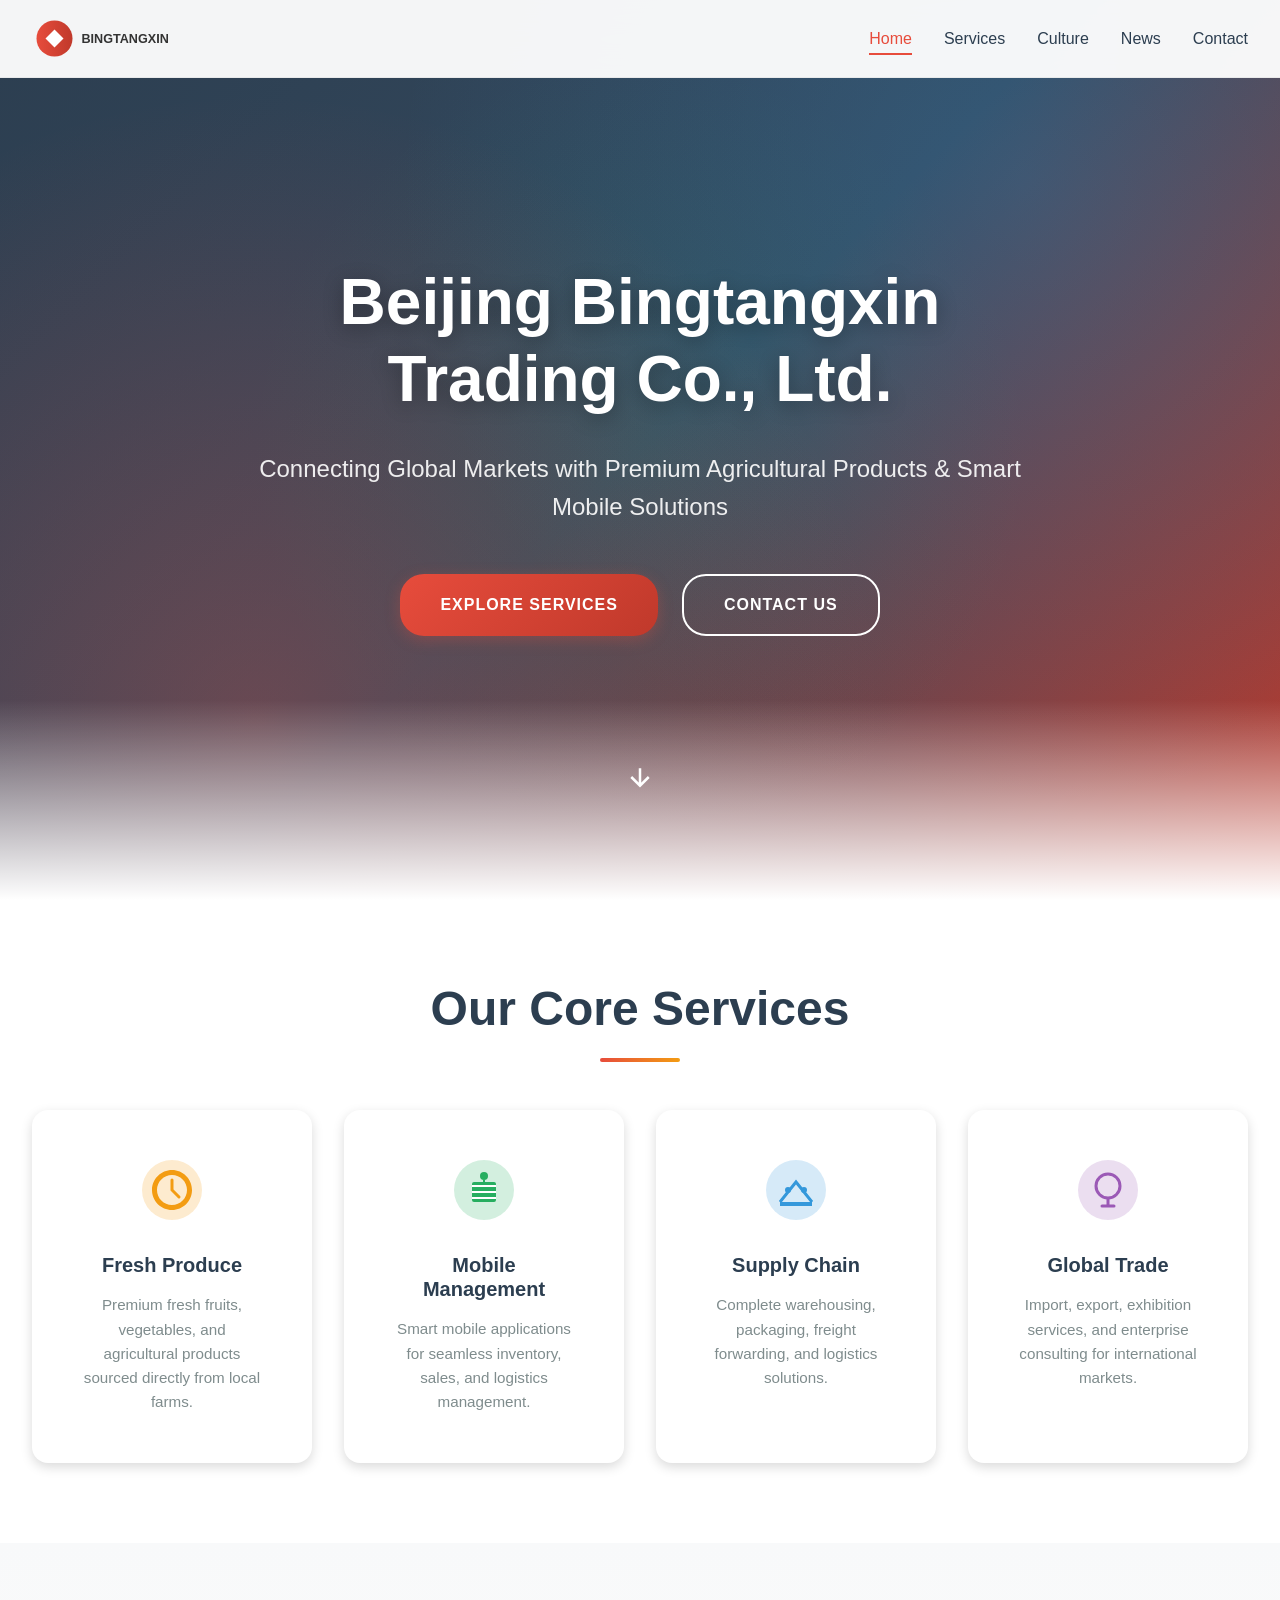
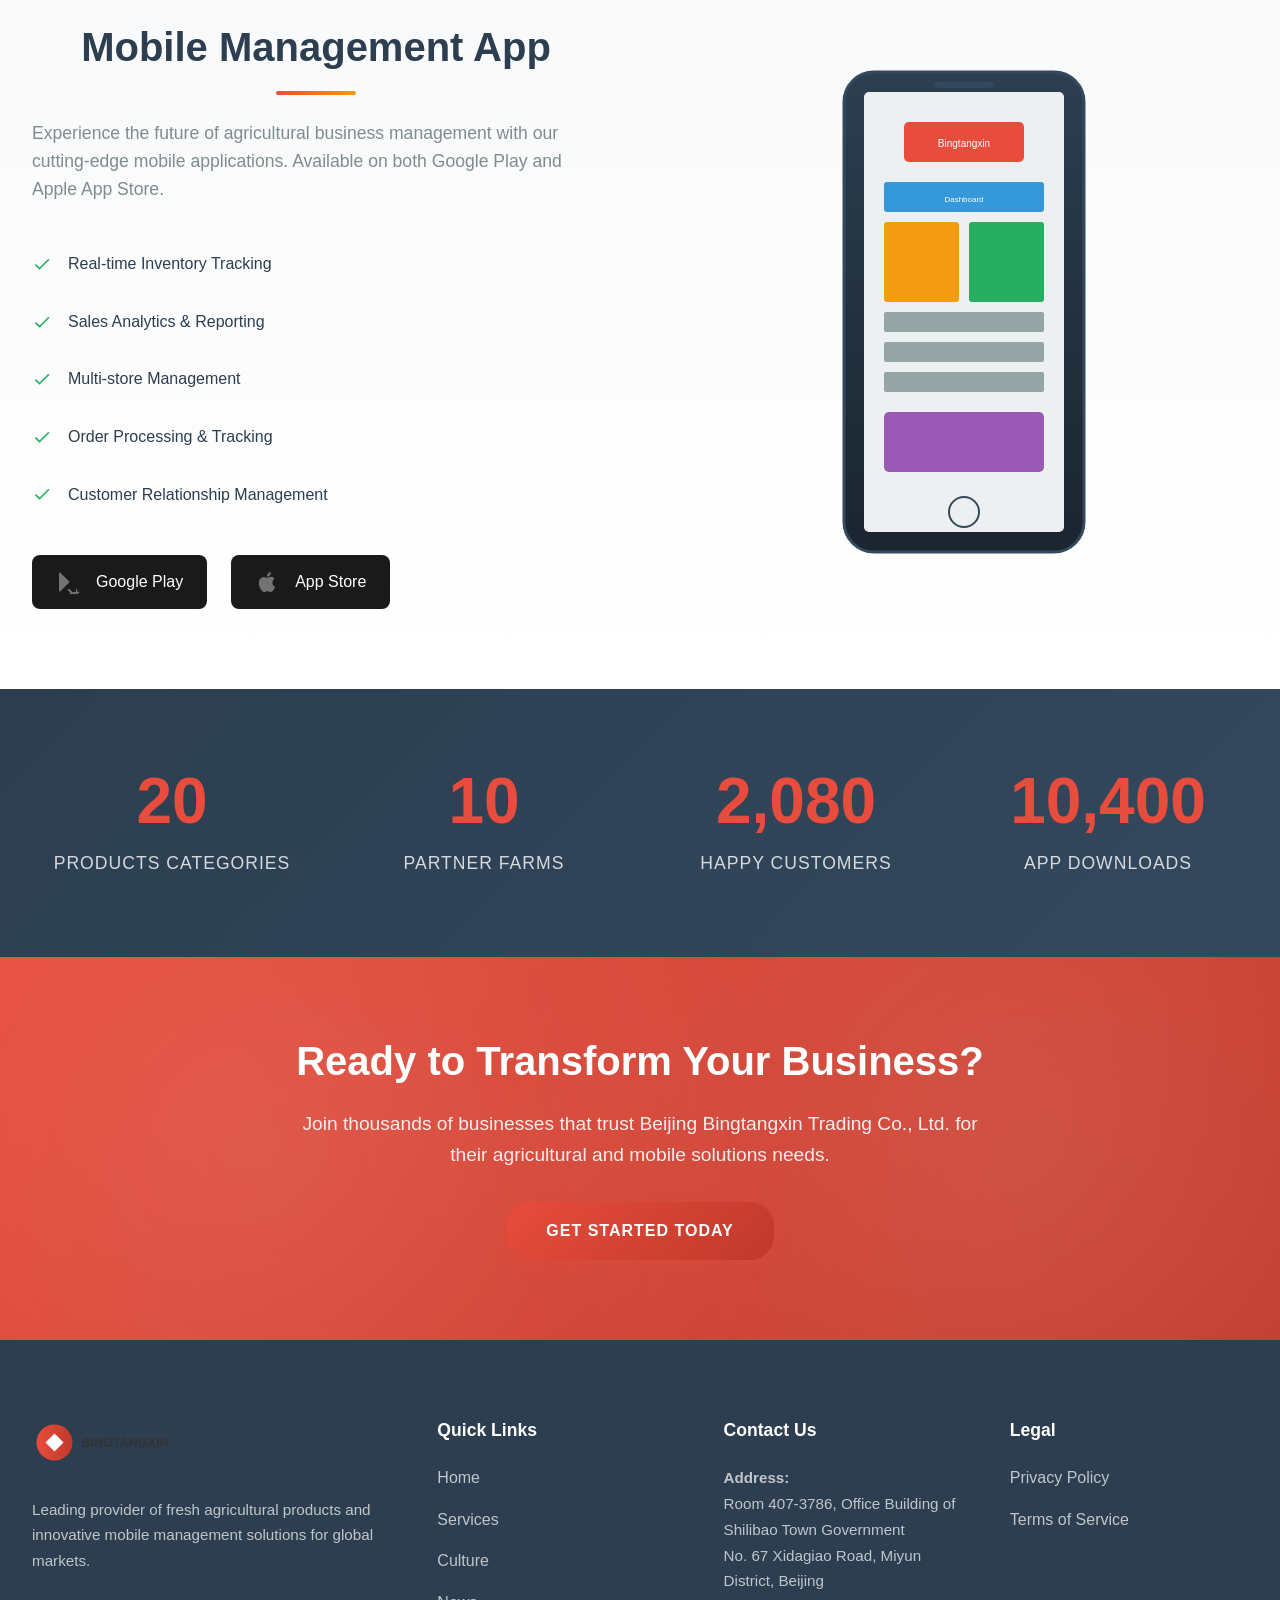
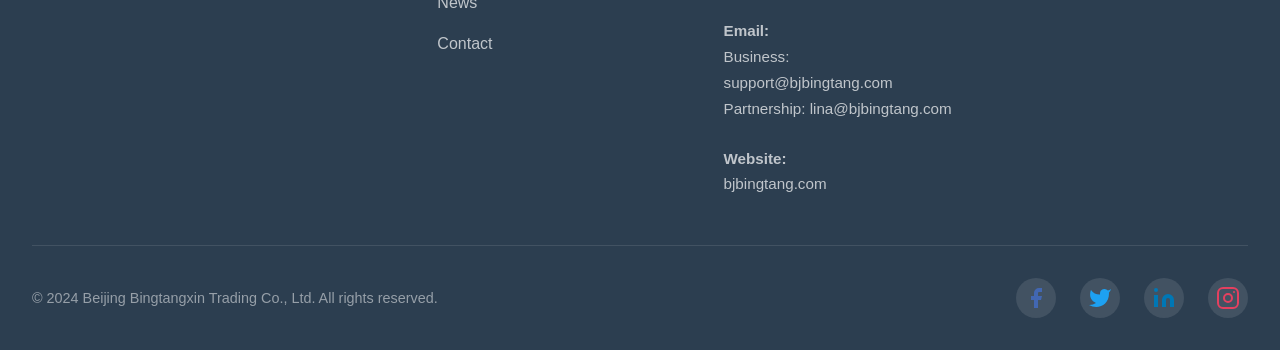
==== index.html @ b42d0521 "bjjinlei" ====
<!DOCTYPE html>
<html lang="en">
<head>
    <meta charset="UTF-8">
    <meta name="viewport" content="width=device-width, initial-scale=1.0">
    <meta name="description" content="Beijing Bingtangxin Trading Co., Ltd. - Leading provider of fresh produce, agricultural products, and mobile management solutions for global markets.">
    <meta name="keywords" content="fresh produce, agricultural products, mobile app, e-commerce, import export, supply chain">
    <meta name="robots" content="index, follow">
    <meta name="author" content="Beijing Bingtangxin Trading Co., Ltd.">
    <meta property="og:title" content="Beijing Bingtangxin Trading Co., Ltd.">
    <meta property="og:description" content="Leading provider of fresh produce, agricultural products, and mobile management solutions for global markets.">
    <meta property="og:type" content="website">
    <meta property="og:url" content="https://bjbingtang.com">
    <meta property="og:image" content="images/og-image.png">
    <link rel="canonical" href="https://bjbingtang.com">
    <title>Beijing Bingtangxin Trading Co., Ltd.</title>
    <link rel="stylesheet" href="css/style.css">
</head>
<body>
    <!-- Navigation -->
    <nav class="navbar" id="navbar">
        <div class="nav-container">
            <a href="index.html" class="logo">
                <svg viewBox="0 0 200 50" width="180" height="45">
                    <defs>
                        <linearGradient id="logoGrad" x1="0%" y1="0%" x2="100%" y2="0%">
                            <stop offset="0%" style="stop-color:#e74c3c"/>
                            <stop offset="100%" style="stop-color:#c0392b"/>
                        </linearGradient>
                    </defs>
                    <circle cx="25" cy="25" r="20" fill="url(#logoGrad)"/>
                    <path d="M15 25 L25 15 L35 25 L25 35 Z" fill="white"/>
                    <text x="55" y="30" font-family="Arial, sans-serif" font-size="14" font-weight="bold" fill="#333">BINGTANGXIN</text>
                </svg>
            </a>
            <ul class="nav-menu" id="navMenu">
                <li><a href="index.html" class="active">Home</a></li>
                <li><a href="services.html">Services</a></li>
                <li><a href="culture.html">Culture</a></li>
                <li><a href="news.html">News</a></li>
                <li><a href="contact.html">Contact</a></li>
            </ul>
            <button class="menu-toggle" id="menuToggle">
                <svg viewBox="0 0 24 24" width="24" height="24">
                    <path d="M3 12h18M3 6h18M3 18h18" stroke="currentColor" stroke-width="2" stroke-linecap="round"/>
                </svg>
            </button>
        </div>
    </nav>

    <!-- Hero Section -->
    <section class="hero" id="hero">
        <div class="hero-content">
            <h1 class="hero-title animate-fade-in">Beijing Bingtangxin Trading Co., Ltd.</h1>
            <p class="hero-subtitle animate-fade-in-delay">Connecting Global Markets with Premium Agricultural Products & Smart Mobile Solutions</p>
            <div class="hero-buttons animate-fade-in-delay-2">
                <a href="services.html" class="btn btn-primary">Explore Services</a>
                <a href="contact.html" class="btn btn-secondary">Contact Us</a>
            </div>
        </div>
        <div class="hero-overlay"></div>
        <div class="scroll-indicator">
            <svg viewBox="0 0 24 24" width="30" height="30">
                <path d="M12 5v14M5 12l7 7 7-7" stroke="white" stroke-width="2" fill="none"/>
            </svg>
        </div>
    </section>

    <!-- Features Section -->
    <section class="features" id="features">
        <div class="container">
            <h2 class="section-title animate-on-scroll">Our Core Services</h2>
            <div class="features-grid">
                <div class="feature-card animate-on-scroll">
                    <div class="feature-icon">
                        <svg viewBox="0 0 64 64" width="64" height="64">
                            <circle cx="32" cy="32" r="30" fill="#f39c12" opacity="0.2"/>
                            <path d="M32 12c-11 0-20 9-20 20s9 20 20 20 20-9 20-20-9-20-20-20zm0 35c-8.3 0-15-6.7-15-15s6.7-15 15-15 15 6.7 15 15-6.7 15-15 15z" fill="#f39c12"/>
                            <path d="M32 22v10l7 7" stroke="#f39c12" stroke-width="3" stroke-linecap="round" fill="none"/>
                        </svg>
                    </div>
                    <h3>Fresh Produce</h3>
                    <p>Premium fresh fruits, vegetables, and agricultural products sourced directly from local farms.</p>
                </div>
                <div class="feature-card animate-on-scroll">
                    <div class="feature-icon">
                        <svg viewBox="0 0 64 64" width="64" height="64">
                            <circle cx="32" cy="32" r="30" fill="#27ae60" opacity="0.2"/>
                            <rect x="20" y="24" width="24" height="20" rx="2" fill="#27ae60"/>
                            <path d="M20 28h24M20 34h24M20 40h24" stroke="white" stroke-width="2"/>
                            <circle cx="32" cy="18" r="4" fill="#27ae60"/>
                            <path d="M32 22v2" stroke="#27ae60" stroke-width="2"/>
                        </svg>
                    </div>
                    <h3>Mobile Management</h3>
                    <p>Smart mobile applications for seamless inventory, sales, and logistics management.</p>
                </div>
                <div class="feature-card animate-on-scroll">
                    <div class="feature-icon">
                        <svg viewBox="0 0 64 64" width="64" height="64">
                            <circle cx="32" cy="32" r="30" fill="#3498db" opacity="0.2"/>
                            <path d="M16 44l16-20 16 20" stroke="#3498db" stroke-width="3" fill="none"/>
                            <path d="M16 44h32v4H16z" fill="#3498db"/>
                            <circle cx="24" cy="32" r="3" fill="#3498db"/>
                            <circle cx="40" cy="32" r="3" fill="#3498db"/>
                        </svg>
                    </div>
                    <h3>Supply Chain</h3>
                    <p>Complete warehousing, packaging, freight forwarding, and logistics solutions.</p>
                </div>
                <div class="feature-card animate-on-scroll">
                    <div class="feature-icon">
                        <svg viewBox="0 0 64 64" width="64" height="64">
                            <circle cx="32" cy="32" r="30" fill="#9b59b6" opacity="0.2"/>
                            <circle cx="32" cy="28" r="12" stroke="#9b59b6" stroke-width="3" fill="none"/>
                            <path d="M32 40v8" stroke="#9b59b6" stroke-width="3"/>
                            <path d="M26 48h12" stroke="#9b59b6" stroke-width="3" stroke-linecap="round"/>
                        </svg>
                    </div>
                    <h3>Global Trade</h3>
                    <p>Import, export, exhibition services, and enterprise consulting for international markets.</p>
                </div>
            </div>
        </div>
    </section>

    <!-- App Showcase Section -->
    <section class="app-showcase" id="app-showcase">
        <div class="container">
            <div class="showcase-content">
                <div class="showcase-text">
                    <h2 class="section-title animate-on-scroll">Mobile Management App</h2>
                    <p class="animate-on-scroll">Experience the future of agricultural business management with our cutting-edge mobile applications. Available on both Google Play and Apple App Store.</p>
                    <ul class="app-features-list">
                        <li class="animate-on-scroll">
                            <svg viewBox="0 0 24 24" width="20" height="20"><path d="M9 16.17L4.83 12l-1.42 1.41L9 19 21 7l-1.41-1.41z" fill="#27ae60"/></svg>
                            Real-time Inventory Tracking
                        </li>
                        <li class="animate-on-scroll">
                            <svg viewBox="0 0 24 24" width="20" height="20"><path d="M9 16.17L4.83 12l-1.42 1.41L9 19 21 7l-1.41-1.41z" fill="#27ae60"/></svg>
                            Sales Analytics & Reporting
                        </li>
                        <li class="animate-on-scroll">
                            <svg viewBox="0 0 24 24" width="20" height="20"><path d="M9 16.17L4.83 12l-1.42 1.41L9 19 21 7l-1.41-1.41z" fill="#27ae60"/></svg>
                            Multi-store Management
                        </li>
                        <li class="animate-on-scroll">
                            <svg viewBox="0 0 24 24" width="20" height="20"><path d="M9 16.17L4.83 12l-1.42 1.41L9 19 21 7l-1.41-1.41z" fill="#27ae60"/></svg>
                            Order Processing & Tracking
                        </li>
                        <li class="animate-on-scroll">
                            <svg viewBox="0 0 24 24" width="20" height="20"><path d="M9 16.17L4.83 12l-1.42 1.41L9 19 21 7l-1.41-1.41z" fill="#27ae60"/></svg>
                            Customer Relationship Management
                        </li>
                    </ul>
                    <div class="app-buttons animate-on-scroll">
                        <a href="https://play.google.com/store" target="_blank" class="app-store-btn">
                            <svg viewBox="0 0 24 24" width="24" height="24">
                                <path d="M3 20.5v-17c0-.59.34-1.11.84-1.35L13.69 12l-9.85 9.85c-.5-.24-.84-.76-.84-1.35zm13.46 1.5l-3.5-3.5-1.41 1.41 2.88 2.88-2.88 2.88 1.41 1.41 3.5-3.5c.78.5 1.65.79 2.57.79 1.34 0 2.57-.53 3.49-1.39l-.01-.01c-.91-.85-1.45-2.08-1.45-3.39 0-.55.09-1.07.25-1.56l.01.01c-.92.9-1.45 2.15-1.45 3.52 0 1.15.46 2.23 1.25 3.05l3.5-3.5c.16.09.31.2.45.31l.01.01c-.05.03-.11.05-.17.08l.01.01c-1.06.46-2.22.72-3.43.72z" fill="#737373"/>
                            </svg>
                            Google Play
                        </a>
                        <a href="https://apps.apple.com" target="_blank" class="app-store-btn">
                            <svg viewBox="0 0 24 24" width="24" height="24">
                                <path d="M18.71 19.5c-.83 1.24-1.71 2.45-3.05 2.47-1.34.03-1.77-.79-3.29-.79-1.53 0-2 .77-3.27.82-1.31.05-2.3-1.32-3.14-2.53C4.25 17 2.94 12.45 4.7 9.39c.87-1.52 2.43-2.48 4.12-2.51 1.28-.02 2.5.87 3.29.87.78 0 2.26-1.07 3.81-.91.65.03 2.47.26 3.64 1.98-.09.06-2.17 1.28-2.15 3.81.03 3.02 2.65 4.03 2.68 4.04-.03.07-.42 1.44-1.38 2.83M13 3.5c.73-.83 1.94-1.46 2.94-1.5.13 1.17-.34 2.35-1.04 3.19-.69.85-1.83 1.51-2.95 1.42-.15-1.15.41-2.35 1.05-3.11z" fill="#737373"/>
                            </svg>
                            App Store
                        </a>
                    </div>
                </div>
                <div class="showcase-visual animate-on-scroll">
                    <div class="phone-mockup">
                        <svg viewBox="0 0 280 500" width="280" height="500">
                            <defs>
                                <linearGradient id="phoneGrad" x1="0%" y1="0%" x2="0%" y2="100%">
                                    <stop offset="0%" style="stop-color:#2c3e50"/>
                                    <stop offset="100%" style="stop-color:#1a252f"/>
                                </linearGradient>
                            </defs>
                            <rect x="20" y="10" width="240" height="480" rx="30" fill="url(#phoneGrad)" stroke="#34495e" stroke-width="3"/>
                            <rect x="40" y="30" width="200" height="440" rx="5" fill="#ecf0f1"/>
                            <rect x="110" y="20" width="60" height="6" rx="3" fill="#34495e"/>
                            <circle cx="140" cy="450" r="15" stroke="#34495e" stroke-width="2" fill="none"/>
                            <rect x="80" y="60" width="120" height="40" rx="5" fill="#e74c3c"/>
                            <text x="140" y="85" text-anchor="middle" font-family="Arial" font-size="10" fill="white">Bingtangxin</text>
                            <rect x="60" y="120" width="160" height="30" rx="3" fill="#3498db"/>
                            <text x="140" y="140" text-anchor="middle" font-family="Arial" font-size="8" fill="white">Dashboard</text>
                            <rect x="60" y="160" width="75" height="80" rx="3" fill="#f39c12"/>
                            <rect x="145" y="160" width="75" height="80" rx="3" fill="#27ae60"/>
                            <rect x="60" y="250" width="160" height="20" rx="2" fill="#95a5a6"/>
                            <rect x="60" y="280" width="160" height="20" rx="2" fill="#95a5a6"/>
                            <rect x="60" y="310" width="160" height="20" rx="2" fill="#95a5a6"/>
                            <rect x="60" y="350" width="160" height="60" rx="5" fill="#9b59b6"/>
                        </svg>
                    </div>
                </div>
            </div>
        </div>
    </section>

    <!-- Stats Section -->
    <section class="stats" id="stats">
        <div class="container">
            <div class="stats-grid">
                <div class="stat-item animate-on-scroll">
                    <div class="stat-number" data-count="100">0</div>
                    <div class="stat-label">Products Categories</div>
                </div>
                <div class="stat-item animate-on-scroll">
                    <div class="stat-number" data-count="50">0</div>
                    <div class="stat-label">Partner Farms</div>
                </div>
                <div class="stat-item animate-on-scroll">
                    <div class="stat-number" data-count="10000">0</div>
                    <div class="stat-label">Happy Customers</div>
                </div>
                <div class="stat-item animate-on-scroll">
                    <div class="stat-number" data-count="50000">0</div>
                    <div class="stat-label">App Downloads</div>
                </div>
            </div>
        </div>
    </section>

    <!-- CTA Section -->
    <section class="cta" id="cta">
        <div class="container">
            <h2 class="animate-on-scroll">Ready to Transform Your Business?</h2>
            <p class="animate-on-scroll">Join thousands of businesses that trust Beijing Bingtangxin Trading Co., Ltd. for their agricultural and mobile solutions needs.</p>
            <a href="contact.html" class="btn btn-primary animate-on-scroll">Get Started Today</a>
        </div>
    </section>

    <!-- Footer -->
    <footer class="footer" id="footer">
        <div class="container">
            <div class="footer-content">
                <div class="footer-section">
                    <svg viewBox="0 0 200 50" width="180" height="45" class="footer-logo">
                        <defs>
                            <linearGradient id="logoGrad2" x1="0%" y1="0%" x2="100%" y2="0%">
                                <stop offset="0%" style="stop-color:#e74c3c"/>
                                <stop offset="100%" style="stop-color:#c0392b"/>
                            </linearGradient>
                        </defs>
                        <circle cx="25" cy="25" r="20" fill="url(#logoGrad2)"/>
                        <path d="M15 25 L25 15 L35 25 L25 35 Z" fill="white"/>
                        <text x="55" y="30" font-family="Arial, sans-serif" font-size="14" font-weight="bold" fill="#333">BINGTANGXIN</text>
                    </svg>
                    <p>Leading provider of fresh agricultural products and innovative mobile management solutions for global markets.</p>
                </div>
                <div class="footer-section">
                    <h4>Quick Links</h4>
                    <ul>
                        <li><a href="index.html">Home</a></li>
                        <li><a href="services.html">Services</a></li>
                        <li><a href="culture.html">Culture</a></li>
                        <li><a href="news.html">News</a></li>
                        <li><a href="contact.html">Contact</a></li>
                    </ul>
                </div>
                <div class="footer-section">
                    <h4>Contact Us</h4>
                    <p><strong>Address:</strong><br>Room 407-3786, Office Building of Shilibao Town Government<br>No. 67 Xidagiao Road, Miyun District, Beijing</p>
                    <p><strong>Email:</strong><br>Business: support@bjbingtang.com<br>Partnership: lina@bjbingtang.com</p>
                    <p><strong>Website:</strong><br>bjbingtang.com</p>
                </div>
                <div class="footer-section">
                    <h4>Legal</h4>
                    <ul>
                        <li><a href="privacy.html">Privacy Policy</a></li>
                        <li><a href="terms.html">Terms of Service</a></li>
                    </ul>
                </div>
            </div>
            <div class="footer-bottom">
                <p>&copy; 2024 Beijing Bingtangxin Trading Co., Ltd. All rights reserved.</p>
                <div class="social-links">
                    <a href="#" aria-label="Facebook">
                        <svg viewBox="0 0 24 24" width="24" height="24">
                            <path d="M18 2h-3a5 5 0 00-5 5v3H7v4h3v8h4v-8h3l1-4h-4V7a1 1 0 011-1h3z" fill="#4267B2"/>
                        </svg>
                    </a>
                    <a href="#" aria-label="Twitter">
                        <svg viewBox="0 0 24 24" width="24" height="24">
                            <path d="M23 3a10.9 10.9 0 01-3.14 1.53 4.48 4.48 0 00-7.86 3v1A10.66 10.66 0 013 4s-4 9 5 13a11.64 11.64 0 01-7 2c9 5 20 0 20-11.5a4.5 4.5 0 00-.08-.83A7.72 7.72 0 0023 3z" fill="#1DA1F2"/>
                        </svg>
                    </a>
                    <a href="#" aria-label="LinkedIn">
                        <svg viewBox="0 0 24 24" width="24" height="24">
                            <path d="M16 8a6 6 0 016 6v7h-4v-7a2 2 0 00-2-2 2 2 0 00-2 2v7h-4v-7a6 6 0 016-6zM2 9h4v12H2zM4 6a2 2 0 100-4 2 2 0 000 4z" fill="#0077B5"/>
                        </svg>
                    </a>
                    <a href="#" aria-label="Instagram">
                        <svg viewBox="0 0 24 24" width="24" height="24">
                            <rect x="2" y="2" width="20" height="20" rx="5" stroke="#E4405F" stroke-width="2" fill="none"/>
                            <circle cx="12" cy="12" r="4" stroke="#E4405F" stroke-width="2" fill="none"/>
                            <circle cx="18" cy="6" r="1" fill="#E4405F"/>
                        </svg>
                    </a>
                </div>
            </div>
        </div>
    </footer>

    <script src="js/main.js"></script>
</body>
</html>
---- css/style.css ----
/* ================================================
   Beijing Bingtangxin Trading Co., Ltd.
   Corporate Website Styles
   Tesla-Inspired Modern Design
   ================================================ */

/* ================================================
   CSS Variables & Reset
   ================================================ */
:root {
    /* Primary Colors */
    --primary-color: #e74c3c;
    --primary-dark: #c0392b;
    --primary-light: #ec7063;
    
    /* Secondary Colors */
    --secondary-color: #2c3e50;
    --secondary-light: #34495e;
    
    /* Accent Colors */
    --accent-green: #27ae60;
    --accent-blue: #3498db;
    --accent-orange: #f39c12;
    --accent-purple: #9b59b6;
    --accent-teal: #1abc9c;
    
    /* Neutral Colors */
    --white: #ffffff;
    --off-white: #f8f9fa;
    --light-gray: #ecf0f1;
    --medium-gray: #bdc3c7;
    --dark-gray: #7f8c8d;
    --black: #1a1a1a;
    
    /* Typography */
    --font-primary: 'Segoe UI', Roboto, Helvetica, Arial, sans-serif;
    --font-heading: 'Segoe UI', Roboto, Helvetica, Arial, sans-serif;
    
    /* Spacing */
    --spacing-xs: 0.5rem;
    --spacing-sm: 1rem;
    --spacing-md: 1.5rem;
    --spacing-lg: 2rem;
    --spacing-xl: 3rem;
    --spacing-xxl: 5rem;
    
    /* Transitions */
    --transition-fast: 0.2s ease;
    --transition-normal: 0.3s ease;
    --transition-slow: 0.5s ease;
    --transition-smooth: 0.6s cubic-bezier(0.4, 0, 0.2, 1);
    
    /* Shadows */
    --shadow-sm: 0 2px 4px rgba(0, 0, 0, 0.1);
    --shadow-md: 0 4px 12px rgba(0, 0, 0, 0.15);
    --shadow-lg: 0 8px 30px rgba(0, 0, 0, 0.2);
    --shadow-xl: 0 20px 60px rgba(0, 0, 0, 0.3);
    
    /* Border Radius */
    --radius-sm: 4px;
    --radius-md: 8px;
    --radius-lg: 16px;
    --radius-xl: 24px;
    --radius-full: 50%;
}

/* Reset & Base */
*, *::before, *::after {
    margin: 0;
    padding: 0;
    box-sizing: border-box;
}

html {
    scroll-behavior: smooth;
    font-size: 16px;
}

body {
    font-family: var(--font-primary);
    font-size: 1rem;
    line-height: 1.6;
    color: var(--secondary-color);
    background-color: var(--white);
    overflow-x: hidden;
    -webkit-font-smoothing: antialiased;
    -moz-osx-font-smoothing: grayscale;
}

a {
    text-decoration: none;
    color: inherit;
    transition: var(--transition-fast);
}

ul {
    list-style: none;
}

img {
    max-width: 100%;
    height: auto;
    display: block;
}

button {
    font-family: inherit;
    cursor: pointer;
    border: none;
    outline: none;
    background: none;
}

input, textarea, select {
    font-family: inherit;
    font-size: inherit;
    outline: none;
    border: none;
}

/* ================================================
   Container
   ================================================ */
.container {
    width: 100%;
    max-width: 1400px;
    margin: 0 auto;
    padding: 0 var(--spacing-lg);
}

/* ================================================
   Typography
   ================================================ */
h1, h2, h3, h4, h5, h6 {
    font-family: var(--font-heading);
    font-weight: 600;
    line-height: 1.2;
    color: var(--secondary-color);
}

h1 { font-size: 3.5rem; }
h2 { font-size: 2.5rem; }
h3 { font-size: 1.75rem; }
h4 { font-size: 1.25rem; }

.section-title {
    text-align: center;
    font-size: 3rem;
    margin-bottom: var(--spacing-xl);
    position: relative;
    padding-bottom: var(--spacing-md);
}

.section-title::after {
    content: '';
    position: absolute;
    bottom: 0;
    left: 50%;
    transform: translateX(-50%);
    width: 80px;
    height: 4px;
    background: linear-gradient(90deg, var(--primary-color), var(--accent-orange));
    border-radius: 2px;
}

.section-badge {
    display: inline-block;
    padding: 0.5rem 1.5rem;
    background: linear-gradient(135deg, var(--primary-color), var(--primary-dark));
    color: var(--white);
    font-size: 0.875rem;
    font-weight: 600;
    text-transform: uppercase;
    letter-spacing: 2px;
    border-radius: var(--radius-xl);
    margin-bottom: var(--spacing-md);
}

/* ================================================
   Navigation
   ================================================ */
.navbar {
    position: fixed;
    top: 0;
    left: 0;
    width: 100%;
    z-index: 1000;
    background: rgba(255, 255, 255, 0.95);
    backdrop-filter: blur(20px);
    -webkit-backdrop-filter: blur(20px);
    border-bottom: 1px solid rgba(0, 0, 0, 0.05);
    transition: var(--transition-smooth);
}

.navbar.scrolled {
    background: rgba(255, 255, 255, 0.98);
    box-shadow: var(--shadow-md);
}

.nav-container {
    display: flex;
    justify-content: space-between;
    align-items: center;
    max-width: 1400px;
    margin: 0 auto;
    padding: 1rem 2rem;
}

.logo {
    display: flex;
    align-items: center;
    transition: var(--transition-normal);
}

.logo:hover {
    transform: scale(1.02);
}

.nav-menu {
    display: flex;
    gap: var(--spacing-lg);
    align-items: center;
}

.nav-menu li a {
    position: relative;
    padding: 0.5rem 0;
    font-weight: 500;
    color: var(--secondary-color);
    transition: var(--transition-normal);
}

.nav-menu li a::after {
    content: '';
    position: absolute;
    bottom: 0;
    left: 0;
    width: 0;
    height: 2px;
    background: var(--primary-color);
    transition: var(--transition-normal);
}

.nav-menu li a:hover::after,
.nav-menu li a.active::after {
    width: 100%;
}

.nav-menu li a:hover,
.nav-menu li a.active {
    color: var(--primary-color);
}

.menu-toggle {
    display: none;
    padding: 0.5rem;
    color: var(--secondary-color);
    transition: var(--transition-fast);
}

.menu-toggle:hover {
    color: var(--primary-color);
}

/* ================================================
   Buttons
   ================================================ */
.btn {
    display: inline-flex;
    align-items: center;
    justify-content: center;
    padding: 1rem 2.5rem;
    font-size: 1rem;
    font-weight: 600;
    text-transform: uppercase;
    letter-spacing: 1px;
    border-radius: var(--radius-xl);
    transition: var(--transition-smooth);
    position: relative;
    overflow: hidden;
}

.btn::before {
    content: '';
    position: absolute;
    top: 0;
    left: -100%;
    width: 100%;
    height: 100%;
    background: linear-gradient(90deg, transparent, rgba(255, 255, 255, 0.2), transparent);
    transition: var(--transition-slow);
}

.btn:hover::before {
    left: 100%;
}

.btn-primary {
    background: linear-gradient(135deg, var(--primary-color), var(--primary-dark));
    color: var(--white);
    box-shadow: 0 4px 15px rgba(231, 76, 60, 0.3);
}

.btn-primary:hover {
    transform: translateY(-2px);
    box-shadow: 0 8px 25px rgba(231, 76, 60, 0.4);
}

.btn-secondary {
    background: transparent;
    color: var(--white);
    border: 2px solid var(--white);
}

.btn-secondary:hover {
    background: var(--white);
    color: var(--primary-color);
}

/* ================================================
   Hero Section
   ================================================ */
.hero {
    position: relative;
    min-height: 100vh;
    display: flex;
    align-items: center;
    justify-content: center;
    background: linear-gradient(135deg, var(--secondary-color) 0%, var(--secondary-light) 50%, var(--primary-dark) 100%);
    overflow: hidden;
}

.hero::before {
    content: '';
    position: absolute;
    top: 0;
    left: 0;
    width: 100%;
    height: 100%;
    background: 
        radial-gradient(circle at 20% 80%, rgba(231, 76, 60, 0.3) 0%, transparent 50%),
        radial-gradient(circle at 80% 20%, rgba(52, 152, 219, 0.2) 0%, transparent 50%),
        radial-gradient(circle at 50% 50%, rgba(39, 174, 96, 0.1) 0%, transparent 50%);
    animation: heroGlow 8s ease-in-out infinite;
}

@keyframes heroGlow {
    0%, 100% { opacity: 1; }
    50% { opacity: 0.7; }
}

.hero-content {
    position: relative;
    z-index: 10;
    text-align: center;
    max-width: 900px;
    padding: 0 var(--spacing-lg);
}

.hero-title {
    font-size: 4rem;
    font-weight: 700;
    color: var(--white);
    margin-bottom: var(--spacing-lg);
    text-shadow: 0 4px 20px rgba(0, 0, 0, 0.3);
    animation: fadeInUp 1s ease forwards;
}

.hero-subtitle {
    font-size: 1.5rem;
    color: rgba(255, 255, 255, 0.9);
    margin-bottom: var(--spacing-xl);
    animation: fadeInUp 1s ease 0.2s forwards;
    opacity: 0;
}

.hero-buttons {
    display: flex;
    gap: var(--spacing-md);
    justify-content: center;
    animation: fadeInUp 1s ease 0.4s forwards;
    opacity: 0;
}

.hero-overlay {
    position: absolute;
    bottom: 0;
    left: 0;
    width: 100%;
    height: 200px;
    background: linear-gradient(to top, var(--white), transparent);
}

.scroll-indicator {
    position: absolute;
    bottom: 100px;
    left: 50%;
    transform: translateX(-50%);
    animation: bounce 2s infinite;
}

@keyframes bounce {
    0%, 20%, 50%, 80%, 100% { transform: translateX(-50%) translateY(0); }
    40% { transform: translateX(-50%) translateY(-15px); }
    60% { transform: translateX(-50%) translateY(-7px); }
}

/* ================================================
   Page Header
   ================================================ */
.page-header {
    padding: 160px 0 80px;
    background: linear-gradient(135deg, var(--secondary-color) 0%, var(--secondary-light) 100%);
    text-align: center;
    position: relative;
    overflow: hidden;
}

.page-header::before {
    content: '';
    position: absolute;
    top: 0;
    left: 0;
    width: 100%;
    height: 100%;
    background: 
        radial-gradient(circle at 30% 70%, rgba(231, 76, 60, 0.2) 0%, transparent 40%),
        radial-gradient(circle at 70% 30%, rgba(52, 152, 219, 0.15) 0%, transparent 40%);
}

.page-header-content {
    position: relative;
    z-index: 10;
}

.page-header h1 {
    color: var(--white);
    font-size: 3.5rem;
    margin-bottom: var(--spacing-md);
}

.page-header p {
    color: rgba(255, 255, 255, 0.8);
    font-size: 1.25rem;
}

/* ================================================
   Features Section
   ================================================ */
.features {
    padding: var(--spacing-xxl) 0;
    background: var(--white);
}

.features-grid {
    display: grid;
    grid-template-columns: repeat(4, 1fr);
    gap: var(--spacing-lg);
}

.feature-card {
    background: var(--white);
    padding: var(--spacing-xl);
    border-radius: var(--radius-lg);
    box-shadow: var(--shadow-md);
    text-align: center;
    transition: var(--transition-smooth);
    position: relative;
    overflow: hidden;
}

.feature-card::before {
    content: '';
    position: absolute;
    top: 0;
    left: 0;
    width: 100%;
    height: 4px;
    background: linear-gradient(90deg, var(--primary-color), var(--accent-orange));
    transform: scaleX(0);
    transform-origin: left;
    transition: var(--transition-normal);
}

.feature-card:hover::before {
    transform: scaleX(1);
}

.feature-card:hover {
    transform: translateY(-10px);
    box-shadow: var(--shadow-xl);
}

.feature-icon {
    margin-bottom: var(--spacing-md);
    transition: var(--transition-smooth);
}

.feature-card:hover .feature-icon {
    transform: scale(1.1) rotate(5deg);
}

.feature-card h3 {
    margin-bottom: var(--spacing-sm);
    font-size: 1.25rem;
}

.feature-card p {
    color: var(--dark-gray);
    font-size: 0.95rem;
}

/* ================================================
   App Showcase Section
   ================================================ */
.app-showcase {
    padding: var(--spacing-xxl) 0;
    background: linear-gradient(180deg, var(--off-white) 0%, var(--white) 100%);
}

.showcase-content {
    display: grid;
    grid-template-columns: 1fr 1fr;
    gap: var(--spacing-xxl);
    align-items: center;
}

.showcase-text h2 {
    font-size: 2.5rem;
    margin-bottom: var(--spacing-md);
}

.showcase-text > p {
    color: var(--dark-gray);
    margin-bottom: var(--spacing-lg);
    font-size: 1.1rem;
}

.app-features-list {
    margin-bottom: var(--spacing-lg);
}

.app-features-list li {
    display: flex;
    align-items: center;
    gap: var(--spacing-sm);
    padding: var(--spacing-sm) 0;
    font-size: 1rem;
    color: var(--secondary-color);
}

.app-features-list svg {
    flex-shrink: 0;
}

.app-buttons {
    display: flex;
    gap: var(--spacing-md);
}

.app-store-btn {
    display: inline-flex;
    align-items: center;
    gap: var(--spacing-sm);
    padding: 0.875rem 1.5rem;
    background: var(--black);
    color: var(--white);
    border-radius: var(--radius-md);
    font-weight: 500;
    transition: var(--transition-smooth);
}

.app-store-btn:hover {
    transform: translateY(-3px);
    box-shadow: var(--shadow-lg);
}

.showcase-visual {
    display: flex;
    justify-content: center;
}

.phone-mockup {
    animation: float 4s ease-in-out infinite;
}

@keyframes float {
    0%, 100% { transform: translateY(0); }
    50% { transform: translateY(-20px); }
}

/* ================================================
   Stats Section
   ================================================ */
.stats {
    padding: var(--spacing-xxl) 0;
    background: linear-gradient(135deg, var(--secondary-color) 0%, var(--secondary-light) 100%);
}

.stats-grid {
    display: grid;
    grid-template-columns: repeat(4, 1fr);
    gap: var(--spacing-lg);
}

.stat-item {
    text-align: center;
}

.stat-number {
    font-size: 4rem;
    font-weight: 700;
    color: var(--primary-color);
    line-height: 1;
    margin-bottom: var(--spacing-sm);
}

.stat-label {
    color: rgba(255, 255, 255, 0.8);
    font-size: 1.1rem;
    text-transform: uppercase;
    letter-spacing: 1px;
}

/* ================================================
   CTA Section
   ================================================ */
.cta {
    padding: var(--spacing-xxl) 0;
    background: linear-gradient(135deg, var(--primary-color) 0%, var(--primary-dark) 100%);
    text-align: center;
    position: relative;
    overflow: hidden;
}

.cta::before {
    content: '';
    position: absolute;
    top: 0;
    left: 0;
    width: 100%;
    height: 100%;
    background: 
        radial-gradient(circle at 20% 50%, rgba(255, 255, 255, 0.1) 0%, transparent 50%),
        radial-gradient(circle at 80% 50%, rgba(255, 255, 255, 0.1) 0%, transparent 50%);
}

.cta h2 {
    color: var(--white);
    font-size: 2.5rem;
    margin-bottom: var(--spacing-md);
    position: relative;
    z-index: 10;
}

.cta p {
    color: rgba(255, 255, 255, 0.9);
    font-size: 1.2rem;
    max-width: 700px;
    margin: 0 auto var(--spacing-lg);
    position: relative;
    z-index: 10;
}

/* ================================================
   Services Section
   ================================================ */
.services-section {
    padding: var(--spacing-xxl) 0;
    background: var(--white);
}

.service-block {
    display: grid;
    grid-template-columns: 1fr 1fr;
    gap: var(--spacing-xxl);
    align-items: center;
    padding: var(--spacing-xxl) 0;
    border-bottom: 1px solid var(--light-gray);
}

.service-block:last-child {
    border-bottom: none;
}

.service-block.reverse {
    direction: rtl;
}

.service-block.reverse > * {
    direction: ltr;
}

.service-content h2 {
    font-size: 2rem;
    margin-bottom: var(--spacing-md);
}

.service-content > p {
    color: var(--dark-gray);
    margin-bottom: var(--spacing-lg);
    font-size: 1.05rem;
    line-height: 1.8;
}

.service-icon {
    margin-bottom: var(--spacing-md);
}

.service-features {
    display: grid;
    grid-template-columns: 1fr 1fr;
    gap: var(--spacing-sm);
}

.service-features li {
    display: flex;
    align-items: center;
    gap: var(--spacing-xs);
    font-size: 0.95rem;
    padding: var(--spacing-xs) 0;
}

.service-image {
    display: flex;
    justify-content: center;
    transition: var(--transition-smooth);
}

.service-image:hover {
    transform: scale(1.02);
}

.app-platforms {
    display: flex;
    gap: var(--spacing-md);
    margin-top: var(--spacing-lg);
}

.platform-link {
    display: inline-flex;
    align-items: center;
    gap: var(--spacing-sm);
    padding: 0.75rem 1.25rem;
    background: var(--off-white);
    border-radius: var(--radius-md);
    font-weight: 500;
    transition: var(--transition-normal);
}

.platform-link:hover {
    background: var(--primary-color);
    color: var(--white);
}

/* ================================================
   Mission & Vision Sections
   ================================================ */
.mission-section,
.vision-section {
    padding: var(--spacing-xxl) 0;
    background: var(--off-white);
}

.mission-content,
.vision-content {
    display: grid;
    grid-template-columns: 1fr 1fr;
    gap: var(--spacing-xxl);
    align-items: center;
}

.vision-section {
    background: var(--white);
}

.mission-text h2,
.vision-text h2 {
    font-size: 2.5rem;
    margin-bottom: var(--spacing-lg);
}

.mission-text p,
.vision-text p {
    color: var(--dark-gray);
    font-size: 1.1rem;
    line-height: 1.8;
    margin-bottom: var(--spacing-md);
}

/* ================================================
   Values Section
   ================================================ */
.values-section {
    padding: var(--spacing-xxl) 0;
    background: var(--white);
}

.values-grid {
    display: grid;
    grid-template-columns: repeat(3, 1fr);
    gap: var(--spacing-lg);
}

.value-card {
    background: var(--off-white);
    padding: var(--spacing-xl);
    border-radius: var(--radius-lg);
    text-align: center;
    transition: var(--transition-smooth);
}

.value-card:hover {
    transform: translateY(-8px);
    box-shadow: var(--shadow-lg);
}

.value-icon {
    margin-bottom: var(--spacing-md);
}

.value-card h3 {
    margin-bottom: var(--spacing-sm);
}

.value-card p {
    color: var(--dark-gray);
    font-size: 0.95rem;
}

/* ================================================
   Team Culture Section
   ================================================ */
.team-section {
    padding: var(--spacing-xxl) 0;
    background: linear-gradient(180deg, var(--off-white) 0%, var(--white) 100%);
}

.team-grid {
    display: grid;
    grid-template-columns: repeat(4, 1fr);
    gap: var(--spacing-lg);
}

.team-card {
    background: var(--white);
    padding: var(--spacing-xl);
    border-radius: var(--radius-lg);
    text-align: center;
    box-shadow: var(--shadow-sm);
    transition: var(--transition-smooth);
}

.team-card:hover {
    transform: translateY(-5px);
    box-shadow: var(--shadow-md);
}

.team-icon {
    margin-bottom: var(--spacing-md);
}

.team-card h3 {
    font-size: 1.1rem;
    margin-bottom: var(--spacing-sm);
}

.team-card p {
    color: var(--dark-gray);
    font-size: 0.9rem;
}

/* ================================================
   Commitment Section
   ================================================ */
.commitment-section {
    padding: var(--spacing-xxl) 0;
    background: var(--secondary-color);
}

.commitment-section .section-title {
    color: var(--white);
}

.commitment-section .section-title::after {
    background: var(--primary-color);
}

.commitment-grid {
    display: grid;
    grid-template-columns: repeat(4, 1fr);
    gap: var(--spacing-lg);
}

.commitment-item {
    padding: var(--spacing-xl);
    background: rgba(255, 255, 255, 0.05);
    border-radius: var(--radius-lg);
    border: 1px solid rgba(255, 255, 255, 0.1);
    transition: var(--transition-smooth);
}

.commitment-item:hover {
    background: rgba(255, 255, 255, 0.1);
    transform: translateY(-5px);
}

.commitment-number {
    font-size: 3rem;
    font-weight: 700;
    color: var(--primary-color);
    margin-bottom: var(--spacing-sm);
}

.commitment-item h3 {
    color: var(--white);
    font-size: 1.2rem;
    margin-bottom: var(--spacing-sm);
}

.commitment-item p {
    color: rgba(255, 255, 255, 0.7);
    font-size: 0.95rem;
}

/* ================================================
   News Section
   ================================================ */
.featured-news {
    padding: var(--spacing-xxl) 0;
    background: var(--white);
}

.featured-article {
    display: grid;
    grid-template-columns: 1.5fr 1fr;
    gap: var(--spacing-xl);
    background: var(--off-white);
    border-radius: var(--radius-xl);
    overflow: hidden;
    box-shadow: var(--shadow-lg);
}

.article-badge {
    display: inline-block;
    padding: 0.5rem 1rem;
    background: var(--primary-color);
    color: var(--white);
    font-size: 0.875rem;
    font-weight: 600;
    border-radius: var(--radius-md);
    margin-bottom: var(--spacing-md);
}

.featured-article h2 {
    font-size: 2rem;
    margin-bottom: var(--spacing-sm);
}

.article-date {
    color: var(--dark-gray);
    font-size: 0.9rem;
    margin-bottom: var(--spacing-md);
}

.article-content {
    padding: var(--spacing-xl);
    display: flex;
    flex-direction: column;
    justify-content: center;
}

.article-content p {
    color: var(--dark-gray);
    font-size: 1rem;
    line-height: 1.8;
    margin-bottom: var(--spacing-lg);
}

.news-grid-section {
    padding: var(--spacing-xxl) 0;
    background: var(--off-white);
}

.news-grid {
    display: grid;
    grid-template-columns: repeat(3, 1fr);
    gap: var(--spacing-lg);
}

.news-card {
    background: var(--white);
    border-radius: var(--radius-lg);
    overflow: hidden;
    box-shadow: var(--shadow-sm);
    transition: var(--transition-smooth);
}

.news-card:hover {
    transform: translateY(-8px);
    box-shadow: var(--shadow-lg);
}

.news-image {
    height: 200px;
    overflow: hidden;
}

.news-image svg {
    width: 100%;
    height: 100%;
    object-fit: cover;
}

.news-content {
    padding: var(--spacing-lg);
}

.news-category {
    display: inline-block;
    padding: 0.25rem 0.75rem;
    background: var(--accent-blue);
    color: var(--white);
    font-size: 0.75rem;
    font-weight: 600;
    text-transform: uppercase;
    border-radius: var(--radius-sm);
    margin-bottom: var(--spacing-sm);
}

.news-card h3 {
    font-size: 1.1rem;
    margin-bottom: var(--spacing-xs);
    line-height: 1.4;
}

.news-date {
    color: var(--dark-gray);
    font-size: 0.85rem;
    margin-bottom: var(--spacing-sm);
}

.news-content p {
    color: var(--dark-gray);
    font-size: 0.9rem;
    line-height: 1.6;
}

/* ================================================
   Insights Section
   ================================================ */
.insights-section {
    padding: var(--spacing-xxl) 0;
    background: var(--white);
}

.insights-grid {
    display: grid;
    grid-template-columns: repeat(3, 1fr);
    gap: var(--spacing-lg);
}

.insight-card {
    background: var(--off-white);
    padding: var(--spacing-xl);
    border-radius: var(--radius-lg);
    transition: var(--transition-smooth);
}

.insight-card:hover {
    transform: translateY(-5px);
    box-shadow: var(--shadow-md);
}

.insight-icon {
    margin-bottom: var(--spacing-md);
}

.insight-card h3 {
    font-size: 1.15rem;
    margin-bottom: var(--spacing-sm);
}

.insight-card p {
    color: var(--dark-gray);
    font-size: 0.95rem;
    margin-bottom: var(--spacing-md);
}

.read-more {
    color: var(--primary-color);
    font-weight: 600;
    display: inline-flex;
    align-items: center;
    gap: 0.5rem;
}

.read-more:hover {
    color: var(--primary-dark);
}

/* ================================================
   Newsletter Section
   ================================================ */
.newsletter-section {
    padding: var(--spacing-xxl) 0;
    background: linear-gradient(135deg, var(--accent-teal) 0%, var(--accent-blue) 100%);
}

.newsletter-content {
    text-align: center;
    max-width: 600px;
    margin: 0 auto;
}

.newsletter-content h2 {
    color: var(--white);
    font-size: 2rem;
    margin-bottom: var(--spacing-sm);
}

.newsletter-content p {
    color: rgba(255, 255, 255, 0.9);
    margin-bottom: var(--spacing-lg);
}

.newsletter-form {
    display: flex;
    gap: var(--spacing-sm);
}

.newsletter-form input {
    flex: 1;
    padding: 1rem 1.5rem;
    border-radius: var(--radius-xl);
    border: none;
    font-size: 1rem;
}

.newsletter-form .btn {
    padding: 1rem 2rem;
    background: var(--secondary-color);
}

.newsletter-form .btn:hover {
    background: var(--secondary-light);
}

/* ================================================
   Contact Section
   ================================================ */
.contact-section {
    padding: var(--spacing-xxl) 0;
    background: var(--white);
}

.contact-grid {
    display: grid;
    grid-template-columns: 1.2fr 1fr;
    gap: var(--spacing-xxl);
}

.contact-form-wrapper {
    background: var(--off-white);
    padding: var(--spacing-xl);
    border-radius: var(--radius-xl);
}

.contact-form-wrapper h2,
.contact-info-wrapper h2 {
    font-size: 2rem;
    margin-bottom: var(--spacing-lg);
}

.form-group {
    margin-bottom: var(--spacing-md);
}

.form-group label {
    display: block;
    font-weight: 500;
    margin-bottom: var(--spacing-xs);
    color: var(--secondary-color);
}

.form-group input,
.form-group select,
.form-group textarea {
    width: 100%;
    padding: 1rem 1.25rem;
    border: 2px solid var(--light-gray);
    border-radius: var(--radius-md);
    background: var(--white);
    transition: var(--transition-fast);
}

.form-group input:focus,
.form-group select:focus,
.form-group textarea:focus {
    border-color: var(--primary-color);
    box-shadow: 0 0 0 3px rgba(231, 76, 60, 0.1);
}

.contact-details {
    margin-bottom: var(--spacing-xl);
}

.contact-item {
    display: flex;
    gap: var(--spacing-md);
    padding: var(--spacing-md) 0;
    border-bottom: 1px solid var(--light-gray);
}

.contact-item:last-child {
    border-bottom: none;
}

.contact-icon {
    flex-shrink: 0;
}

.contact-text h3 {
    font-size: 1rem;
    margin-bottom: var(--spacing-xs);
}

.contact-text p {
    color: var(--dark-gray);
    font-size: 0.95rem;
    line-height: 1.6;
}

.contact-text a {
    color: var(--primary-color);
}

.contact-text a:hover {
    color: var(--primary-dark);
}

.app-download-section {
    background: var(--off-white);
    padding: var(--spacing-lg);
    border-radius: var(--radius-lg);
}

.app-download-section h3 {
    font-size: 1.15rem;
    margin-bottom: var(--spacing-xs);
}

.app-download-section > p {
    color: var(--dark-gray);
    font-size: 0.9rem;
    margin-bottom: var(--spacing-md);
}

.app-download-section .app-buttons {
    display: flex;
    gap: var(--spacing-sm);
}

.app-download-section .app-store-btn {
    flex: 1;
    justify-content: center;
}

/* ================================================
   Map Section
   ================================================ */
.map-section {
    padding: var(--spacing-xxl) 0;
    background: var(--off-white);
}

.map-wrapper {
    border-radius: var(--radius-xl);
    overflow: hidden;
    box-shadow: var(--shadow-lg);
}

/* ================================================
   FAQ Section
   ================================================ */
.faq-section {
    padding: var(--spacing-xxl) 0;
    background: var(--white);
}

.faq-grid {
    display: grid;
    grid-template-columns: repeat(2, 1fr);
    gap: var(--spacing-lg);
}

.faq-item {
    background: var(--off-white);
    padding: var(--spacing-xl);
    border-radius: var(--radius-lg);
    transition: var(--transition-smooth);
}

.faq-item:hover {
    box-shadow: var(--shadow-md);
}

.faq-item h3 {
    font-size: 1.1rem;
    margin-bottom: var(--spacing-sm);
    color: var(--secondary-color);
}

.faq-item p {
    color: var(--dark-gray);
    font-size: 0.95rem;
    line-height: 1.7;
}

/* ================================================
   Legal Content
   ================================================ */
.legal-content {
    padding: var(--spacing-xxl) 0;
    background: var(--white);
}

.legal-section {
    max-width: 900px;
    margin: 0 auto;
    padding: var(--spacing-xl) 0;
    border-bottom: 1px solid var(--light-gray);
}

.legal-section:last-child {
    border-bottom: none;
}

.legal-section h2 {
    font-size: 1.75rem;
    margin-bottom: var(--spacing-md);
    color: var(--secondary-color);
}

.legal-section h3 {
    font-size: 1.25rem;
    margin: var(--spacing-lg) 0 var(--spacing-sm);
    color: var(--secondary-color);
}

.legal-section h4 {
    font-size: 1.1rem;
    margin: var(--spacing-md) 0 var(--spacing-sm);
    color: var(--secondary-color);
}

.legal-section p {
    color: var(--dark-gray);
    font-size: 1rem;
    line-height: 1.8;
    margin-bottom: var(--spacing-md);
}

.legal-section ul {
    margin-bottom: var(--spacing-md);
    padding-left: var(--spacing-lg);
}

.legal-section li {
    color: var(--dark-gray);
    font-size: 1rem;
    line-height: 1.8;
    margin-bottom: var(--spacing-xs);
    position: relative;
}

.legal-section li::before {
    content: '•';
    color: var(--primary-color);
    position: absolute;
    left: -1rem;
}

.legal-section a {
    color: var(--primary-color);
}

.legal-section a:hover {
    color: var(--primary-dark);
    text-decoration: underline;
}

/* ================================================
   Footer
   ================================================ */
.footer {
    background: var(--secondary-color);
    color: var(--white);
    padding: var(--spacing-xxl) 0 0;
}

.footer-content {
    display: grid;
    grid-template-columns: 1.5fr 1fr 1fr 1fr;
    gap: var(--spacing-xl);
    padding-bottom: var(--spacing-xl);
    border-bottom: 1px solid rgba(255, 255, 255, 0.1);
}

.footer-section p {
    color: rgba(255, 255, 255, 0.7);
    font-size: 0.95rem;
    line-height: 1.7;
    margin-top: var(--spacing-md);
}

.footer-section h4 {
    color: var(--white);
    font-size: 1.1rem;
    margin-bottom: var(--spacing-md);
}

.footer-section ul li {
    margin-bottom: var(--spacing-sm);
}

.footer-section ul li a {
    color: rgba(255, 255, 255, 0.7);
    transition: var(--transition-fast);
}

.footer-section ul li a:hover {
    color: var(--primary-color);
}

.footer-bottom {
    display: flex;
    justify-content: space-between;
    align-items: center;
    padding: var(--spacing-lg) 0;
}

.footer-bottom p {
    color: rgba(255, 255, 255, 0.5);
    font-size: 0.9rem;
}

.social-links {
    display: flex;
    gap: var(--spacing-md);
}

.social-links a {
    display: flex;
    align-items: center;
    justify-content: center;
    width: 40px;
    height: 40px;
    border-radius: var(--radius-full);
    background: rgba(255, 255, 255, 0.1);
    transition: var(--transition-normal);
}

.social-links a:hover {
    background: var(--primary-color);
    transform: translateY(-3px);
}

/* ================================================
   Animations
   ================================================ */
@keyframes fadeInUp {
    from {
        opacity: 0;
        transform: translateY(30px);
    }
    to {
        opacity: 1;
        transform: translateY(0);
    }
}

.animate-fade-in {
    animation: fadeInUp 1s ease forwards;
}

.animate-fade-in-delay {
    animation: fadeInUp 1s ease 0.2s forwards;
    opacity: 0;
}

.animate-fade-in-delay-2 {
    animation: fadeInUp 1s ease 0.4s forwards;
    opacity: 0;
}

.animate-on-scroll {
    opacity: 0;
    transform: translateY(30px);
    transition: opacity 0.6s ease, transform 0.6s ease;
}

.animate-on-scroll.visible {
    opacity: 1;
    transform: translateY(0);
}

/* ================================================
   Responsive Design
   ================================================ */
@media (max-width: 1200px) {
    .features-grid {
        grid-template-columns: repeat(2, 1fr);
    }
    
    .stats-grid {
        grid-template-columns: repeat(2, 1fr);
    }
    
    .values-grid {
        grid-template-columns: repeat(2, 1fr);
    }
    
    .team-grid {
        grid-template-columns: repeat(2, 1fr);
    }
    
    .commitment-grid {
        grid-template-columns: repeat(2, 1fr);
    }
}

@media (max-width: 992px) {
    .nav-menu {
        position: fixed;
        top: 0;
        right: -100%;
        width: 80%;
        max-width: 400px;
        height: 100vh;
        background: var(--white);
        flex-direction: column;
        justify-content: center;
        gap: var(--spacing-xl);
        box-shadow: var(--shadow-xl);
        transition: var(--transition-smooth);
        z-index: 1001;
    }
    
    .nav-menu.active {
        right: 0;
    }
    
    .menu-toggle {
        display: block;
        z-index: 1002;
    }
    
    .hero-title {
        font-size: 2.5rem;
    }
    
    .hero-subtitle {
        font-size: 1.2rem;
    }
    
    .showcase-content {
        grid-template-columns: 1fr;
        text-align: center;
    }
    
    .app-features-list {
        text-align: left;
    }
    
    .app-buttons {
        justify-content: center;
    }
    
    .service-block {
        grid-template-columns: 1fr;
        gap: var(--spacing-xl);
    }
    
    .service-block.reverse {
        direction: ltr;
    }
    
    .mission-content,
    .vision-content {
        grid-template-columns: 1fr;
        text-align: center;
    }
    
    .featured-article {
        grid-template-columns: 1fr;
    }
    
    .news-grid {
        grid-template-columns: repeat(2, 1fr);
    }
    
    .insights-grid {
        grid-template-columns: repeat(2, 1fr);
    }
    
    .contact-grid {
        grid-template-columns: 1fr;
    }
    
    .faq-grid {
        grid-template-columns: 1fr;
    }
    
    .footer-content {
        grid-template-columns: repeat(2, 1fr);
    }
}

@media (max-width: 768px) {
    h1 { font-size: 2.5rem; }
    h2 { font-size: 2rem; }
    
    .section-title {
        font-size: 2rem;
    }
    
    .hero-title {
        font-size: 2rem;
    }
    
    .hero-buttons {
        flex-direction: column;
        align-items: center;
    }
    
    .features-grid {
        grid-template-columns: 1fr;
    }
    
    .stats-grid {
        grid-template-columns: 1fr;
    }
    
    .stat-number {
        font-size: 3rem;
    }
    
    .values-grid {
        grid-template-columns: 1fr;
    }
    
    .team-grid {
        grid-template-columns: 1fr;
    }
    
    .commitment-grid {
        grid-template-columns: 1fr;
    }
    
    .news-grid {
        grid-template-columns: 1fr;
    }
    
    .insights-grid {
        grid-template-columns: 1fr;
    }
    
    .newsletter-form {
        flex-direction: column;
    }
    
    .footer-content {
        grid-template-columns: 1fr;
        text-align: center;
    }
    
    .footer-bottom {
        flex-direction: column;
        gap: var(--spacing-md);
    }
}

@media (max-width: 480px) {
    .container {
        padding: 0 var(--spacing-sm);
    }
    
    .hero-title {
        font-size: 1.75rem;
    }
    
    .page-header h1 {
        font-size: 2rem;
    }
    
    .service-features {
        grid-template-columns: 1fr;
    }
    
    .app-platforms {
        flex-direction: column;
    }
    
    .app-download-section .app-buttons {
        flex-direction: column;
    }
}

/* ================================================
   Accessibility
   ================================================ */
.sr-only {
    position: absolute;
    width: 1px;
    height: 1px;
    padding: 0;
    margin: -1px;
    overflow: hidden;
    clip: rect(0, 0, 0, 0);
    white-space: nowrap;
    border: 0;
}

:focus-visible {
    outline: 3px solid var(--primary-color);
    outline-offset: 2px;
}

/* Reduced Motion */
@media (prefers-reduced-motion: reduce) {
    *,
    *::before,
    *::after {
        animation-duration: 0.01ms !important;
        animation-iteration-count: 1 !important;
        transition-duration: 0.01ms !important;
    }
    
    html {
        scroll-behavior: auto;
    }
}
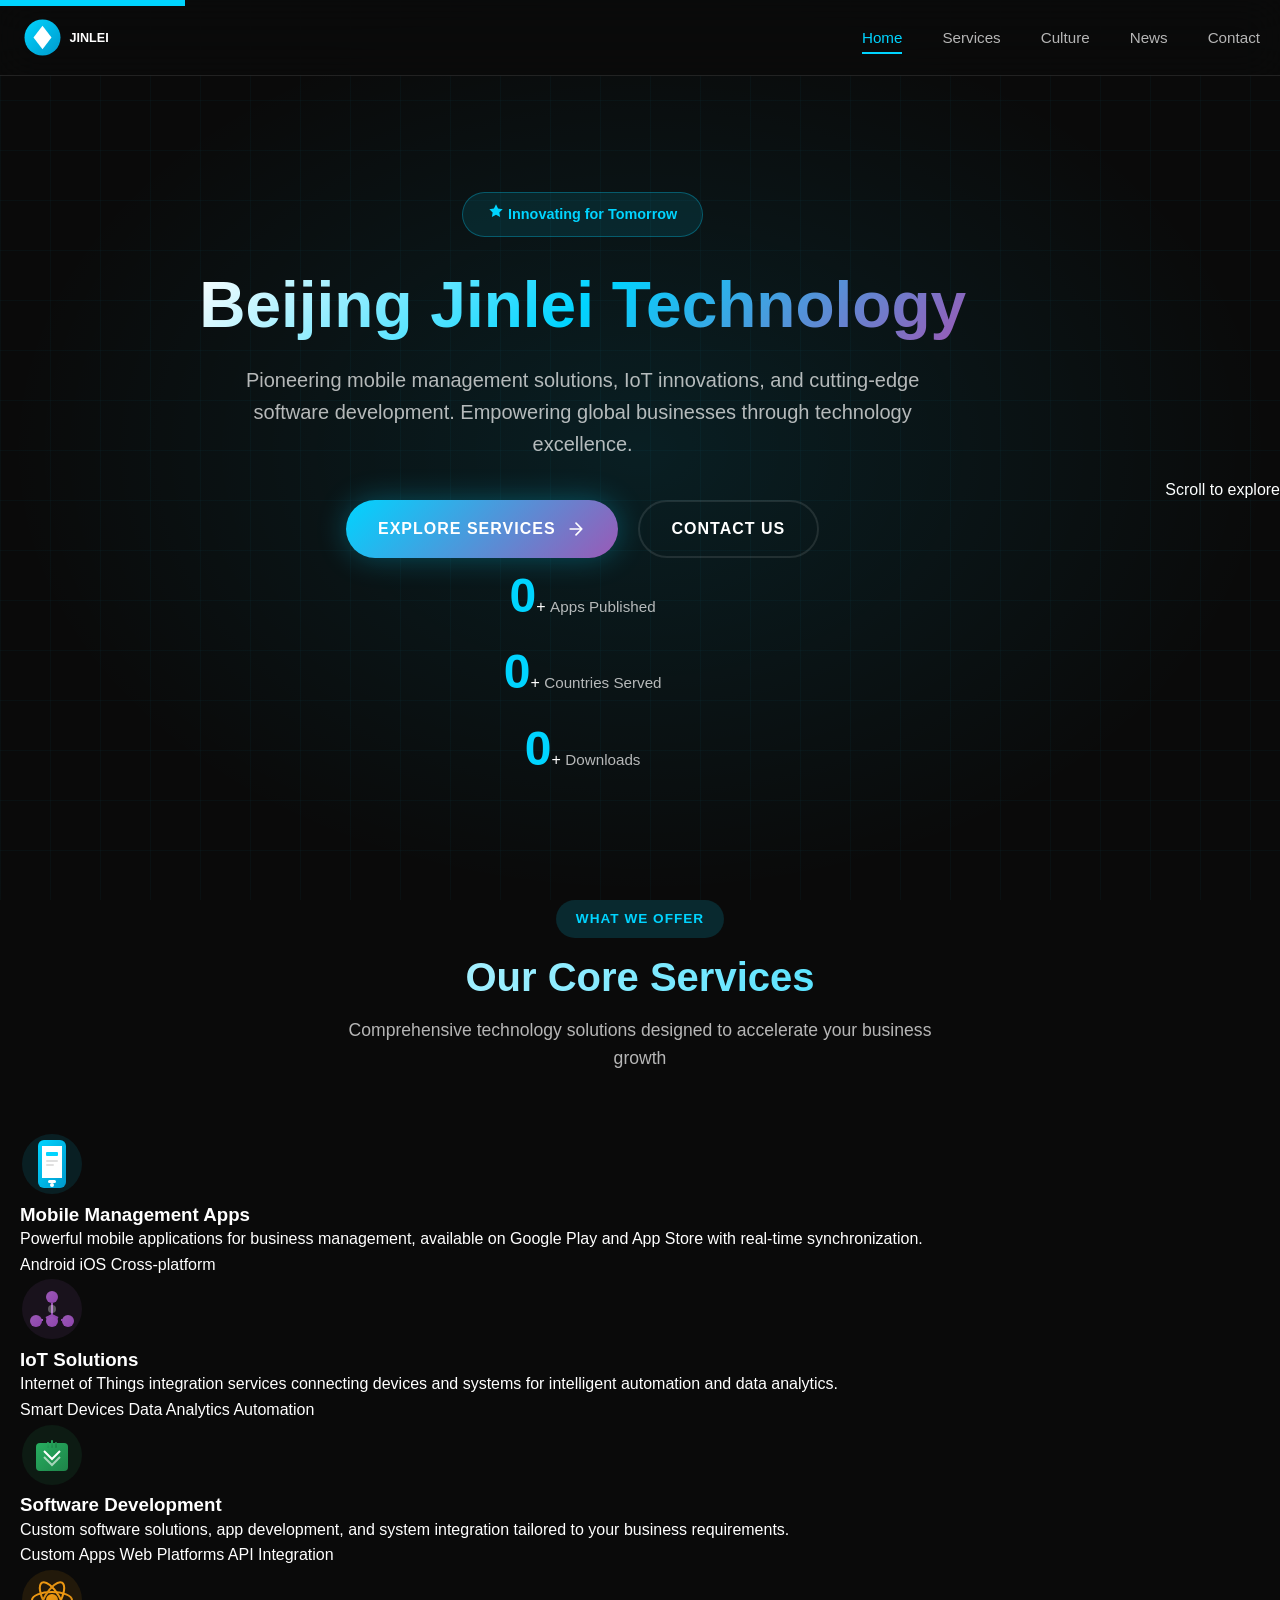
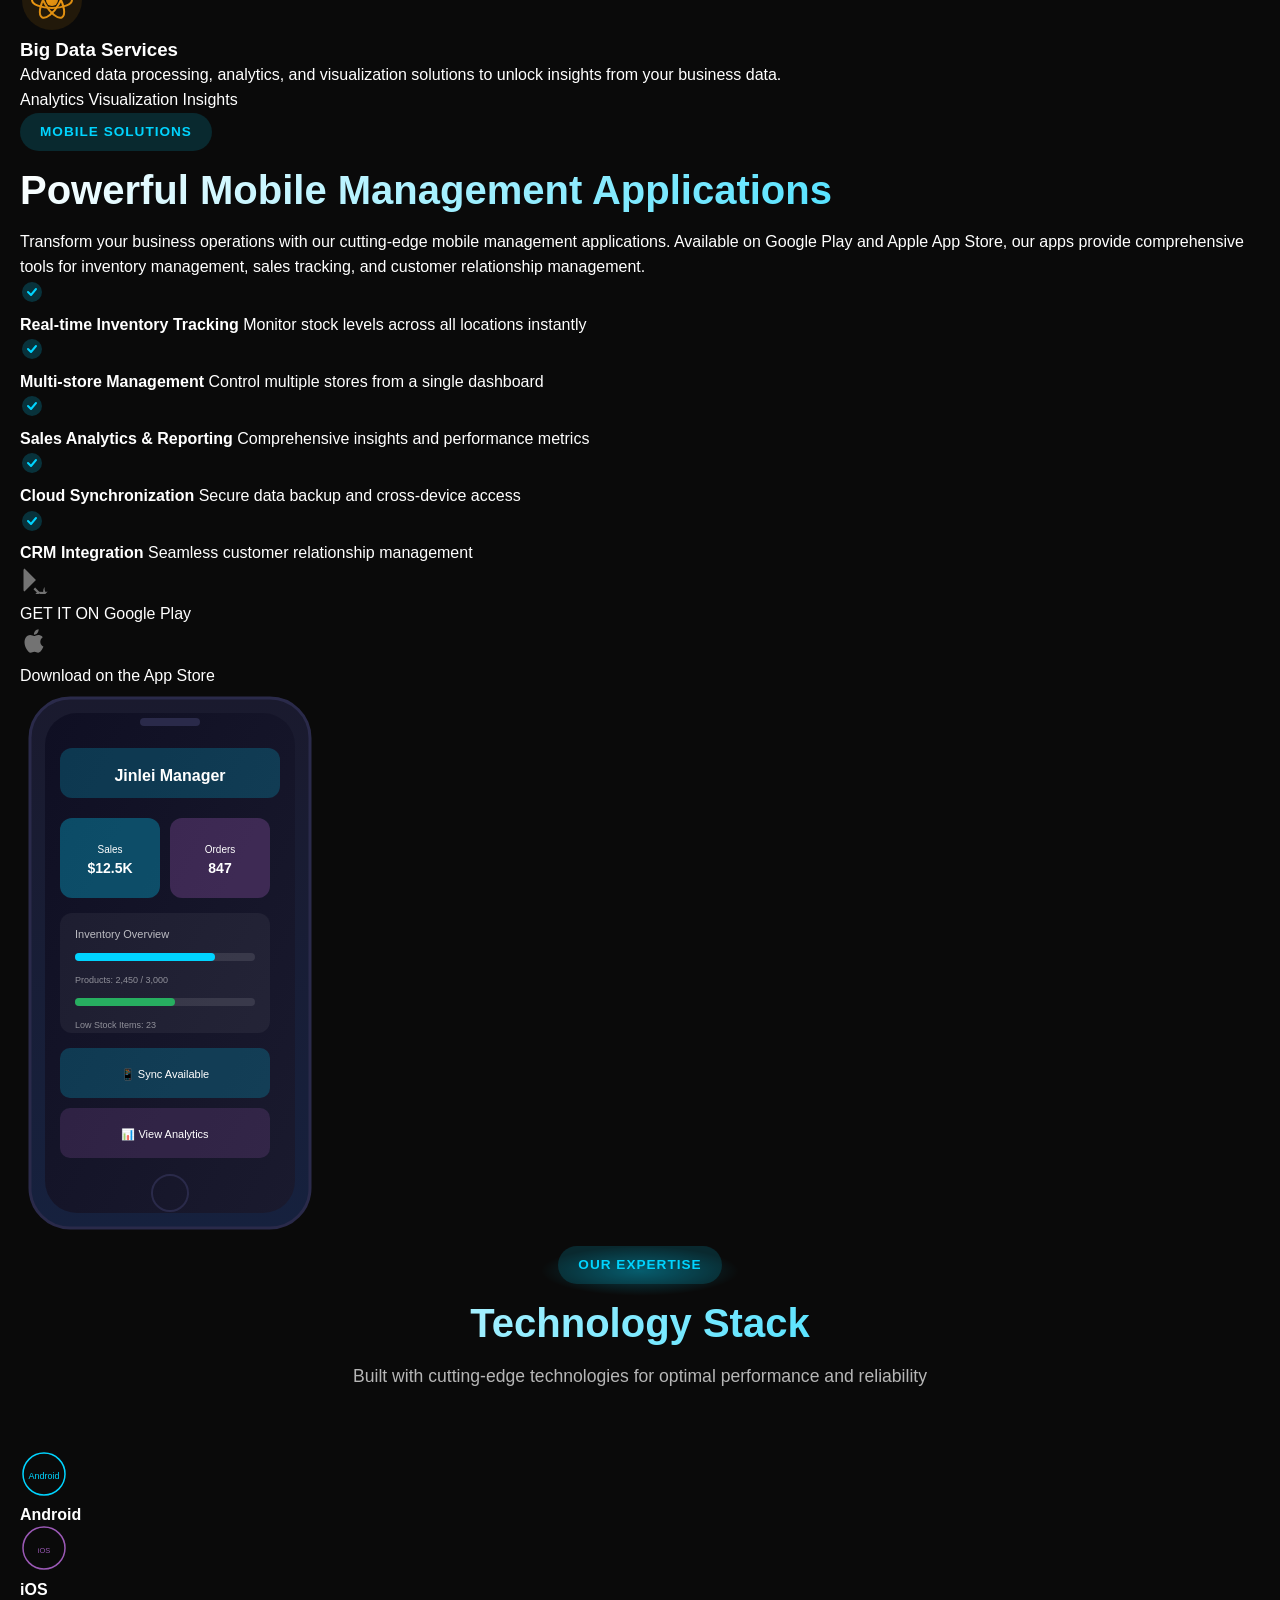
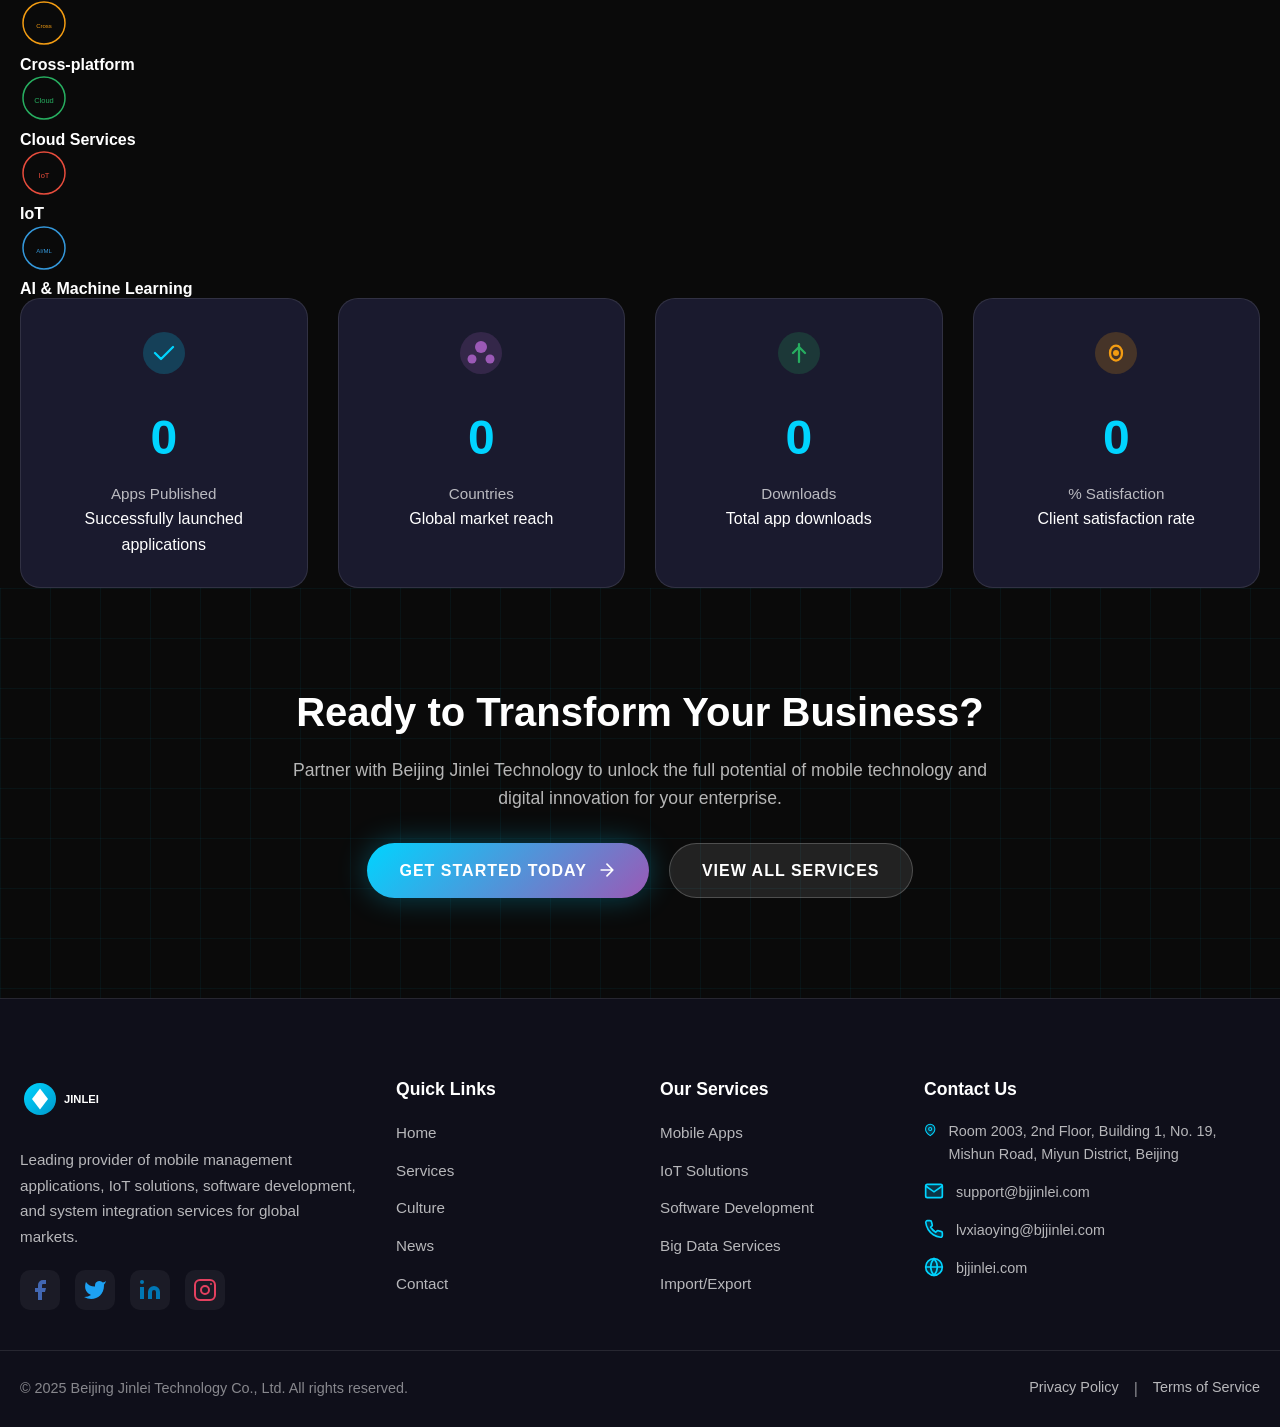
==== commit e020ba58: "bjjinlei1" ====
--- a/index.html
+++ b/index.html
@@ -3,34 +3,63 @@
 <head>
     <meta charset="UTF-8">
     <meta name="viewport" content="width=device-width, initial-scale=1.0">
-    <meta name="description" content="Beijing Bingtangxin Trading Co., Ltd. - Leading provider of fresh produce, agricultural products, and mobile management solutions for global markets.">
-    <meta name="keywords" content="fresh produce, agricultural products, mobile app, e-commerce, import export, supply chain">
+    <meta name="description" content="Beijing Jinlei Technology Co., Ltd. - Leading provider of mobile management applications, IoT solutions, software development, and system integration services for global markets.">
+    <meta name="keywords" content="mobile app development, IoT solutions, software development, system integration, big data services, technology solutions, app store, Google Play, App Store">
     <meta name="robots" content="index, follow">
-    <meta name="author" content="Beijing Bingtangxin Trading Co., Ltd.">
-    <meta property="og:title" content="Beijing Bingtangxin Trading Co., Ltd.">
-    <meta property="og:description" content="Leading provider of fresh produce, agricultural products, and mobile management solutions for global markets.">
+    <meta name="author" content="Beijing Jinlei Technology Co., Ltd.">
+    <meta name="theme-color" content="#0a0a0a">
+    <meta name="apple-mobile-web-app-capable" content="yes">
+    <meta name="apple-mobile-web-app-status-bar-style" content="black-translucent">
+    <meta property="og:title" content="Beijing Jinlei Technology Co., Ltd. - Innovation in Technology">
+    <meta property="og:description" content="Leading provider of mobile management applications, IoT solutions, software development, and system integration services for global markets.">
     <meta property="og:type" content="website">
-    <meta property="og:url" content="https://bjbingtang.com">
+    <meta property="og:url" content="https://bjjinlei.com">
     <meta property="og:image" content="images/og-image.png">
-    <link rel="canonical" href="https://bjbingtang.com">
-    <title>Beijing Bingtangxin Trading Co., Ltd.</title>
+    <meta property="og:locale" content="en_US">
+    <meta name="twitter:card" content="summary_large_image">
+    <meta name="twitter:title" content="Beijing Jinlei Technology Co., Ltd.">
+    <meta name="twitter:description" content="Leading provider of mobile management applications and technology solutions.">
+    <link rel="canonical" href="https://bjjinlei.com">
+    <title>Beijing Jinlei Technology Co., Ltd. - Innovation in Technology</title>
     <link rel="stylesheet" href="css/style.css">
+    <link rel="preconnect" href="https://fonts.googleapis.com">
+    <link rel="preconnect" href="https://fonts.gstatic.com" crossorigin>
 </head>
 <body>
+    <!-- Preloader -->
+    <div class="preloader" id="preloader">
+        <div class="preloader-content">
+            <svg viewBox="0 0 100 100" width="80" height="80" class="preloader-logo">
+                <defs>
+                    <linearGradient id="preloaderGrad" x1="0%" y1="0%" x2="100%" y2="100%">
+                        <stop offset="0%" style="stop-color:#00d4ff"/>
+                        <stop offset="100%" style="stop-color:#0099cc"/>
+                    </linearGradient>
+                </defs>
+                <circle cx="50" cy="50" r="45" fill="none" stroke="url(#preloaderGrad)" stroke-width="3" stroke-dasharray="283" stroke-dashoffset="0">
+                    <animate attributeName="stroke-dashoffset" from="283" to="0" dur="2s" repeatCount="indefinite"/>
+                </circle>
+                <polygon points="50,20 80,50 50,80 20,50" fill="url(#preloaderGrad)" opacity="0.8"/>
+                <polygon points="50,30 70,50 50,70 30,50" fill="white" opacity="0.6"/>
+            </svg>
+            <p class="preloader-text">Loading Innovation</p>
+        </div>
+    </div>
+
     <!-- Navigation -->
     <nav class="navbar" id="navbar">
         <div class="nav-container">
             <a href="index.html" class="logo">
                 <svg viewBox="0 0 200 50" width="180" height="45">
                     <defs>
-                        <linearGradient id="logoGrad" x1="0%" y1="0%" x2="100%" y2="0%">
-                            <stop offset="0%" style="stop-color:#e74c3c"/>
-                            <stop offset="100%" style="stop-color:#c0392b"/>
+                        <linearGradient id="logoGrad" x1="0%" y1="0%" x2="100%" y2="100%">
+                            <stop offset="0%" style="stop-color:#00d4ff"/>
+                            <stop offset="100%" style="stop-color:#0099cc"/>
                         </linearGradient>
                     </defs>
                     <circle cx="25" cy="25" r="20" fill="url(#logoGrad)"/>
-                    <path d="M15 25 L25 15 L35 25 L25 35 Z" fill="white"/>
-                    <text x="55" y="30" font-family="Arial, sans-serif" font-size="14" font-weight="bold" fill="#333">BINGTANGXIN</text>
+                    <polygon points="25,12 35,25 25,38 15,25" fill="white"/>
+                    <text x="55" y="30" font-family="Segoe UI, Roboto, Arial, sans-serif" font-size="14" font-weight="700" fill="#ffffff">JINLEI</text>
                 </svg>
             </a>
             <ul class="nav-menu" id="navMenu">
@@ -40,85 +69,190 @@
                 <li><a href="news.html">News</a></li>
                 <li><a href="contact.html">Contact</a></li>
             </ul>
-            <button class="menu-toggle" id="menuToggle">
-                <svg viewBox="0 0 24 24" width="24" height="24">
-                    <path d="M3 12h18M3 6h18M3 18h18" stroke="currentColor" stroke-width="2" stroke-linecap="round"/>
+            <button class="menu-toggle" id="menuToggle" aria-label="Toggle menu">
+                <svg viewBox="0 0 24 24" width="24" height="24" class="menu-icon">
+                    <path class="menu-line" d="M3 12h18" stroke="currentColor" stroke-width="2" stroke-linecap="round"/>
+                    <path class="menu-line" d="M3 6h18" stroke="currentColor" stroke-width="2" stroke-linecap="round"/>
+                    <path class="menu-line" d="M3 18h18" stroke="currentColor" stroke-width="2" stroke-linecap="round"/>
                 </svg>
             </button>
         </div>
     </nav>
 
+    <!-- Mobile Menu Overlay -->
+    <div class="mobile-menu-overlay" id="mobileMenuOverlay">
+        <ul class="mobile-menu">
+            <li><a href="index.html">Home</a></li>
+            <li><a href="services.html">Services</a></li>
+            <li><a href="culture.html">Culture</a></li>
+            <li><a href="news.html">News</a></li>
+            <li><a href="contact.html">Contact</a></li>
+        </ul>
+    </div>
+
     <!-- Hero Section -->
     <section class="hero" id="hero">
+        <div class="hero-background">
+            <div class="hero-grid"></div>
+            <div class="hero-particles" id="particles"></div>
+            <div class="hero-gradient"></div>
+        </div>
         <div class="hero-content">
-            <h1 class="hero-title animate-fade-in">Beijing Bingtangxin Trading Co., Ltd.</h1>
-            <p class="hero-subtitle animate-fade-in-delay">Connecting Global Markets with Premium Agricultural Products & Smart Mobile Solutions</p>
-            <div class="hero-buttons animate-fade-in-delay-2">
-                <a href="services.html" class="btn btn-primary">Explore Services</a>
-                <a href="contact.html" class="btn btn-secondary">Contact Us</a>
-            </div>
-        </div>
-        <div class="hero-overlay"></div>
+            <div class="hero-badge animate-on-scroll">
+                <svg viewBox="0 0 24 24" width="16" height="16">
+                    <path d="M12 2L15.09 8.26L22 9.27L17 14.14L18.18 21.02L12 17.77L5.82 21.02L7 14.14L2 9.27L8.91 8.26L12 2Z" fill="#00d4ff"/>
+                </svg>
+                <span>Innovating for Tomorrow</span>
+            </div>
+            <h1 class="hero-title animate-on-scroll">
+                <span class="title-line">Beijing Jinlei</span>
+                <span class="title-line gradient-text">Technology</span>
+            </h1>
+            <p class="hero-subtitle animate-on-scroll">Pioneering mobile management solutions, IoT innovations, and cutting-edge software development. Empowering global businesses through technology excellence.</p>
+            <div class="hero-buttons animate-on-scroll">
+                <a href="services.html" class="btn btn-primary">
+                    <span>Explore Services</span>
+                    <svg viewBox="0 0 24 24" width="20" height="20">
+                        <path d="M5 12h14M12 5l7 7-7 7" stroke="currentColor" stroke-width="2" fill="none" stroke-linecap="round" stroke-linejoin="round"/>
+                    </svg>
+                </a>
+                <a href="contact.html" class="btn btn-secondary">
+                    <span>Contact Us</span>
+                </a>
+            </div>
+            <div class="hero-stats animate-on-scroll">
+                <div class="hero-stat">
+                    <span class="stat-number" data-count="500">0</span>+
+                    <span class="stat-label">Apps Published</span>
+                </div>
+                <div class="hero-stat">
+                    <span class="stat-number" data-count="50">0</span>+
+                    <span class="stat-label">Countries Served</span>
+                </div>
+                <div class="hero-stat">
+                    <span class="stat-number" data-count="1000000">0</span>+
+                    <span class="stat-label">Downloads</span>
+                </div>
+            </div>
+        </div>
         <div class="scroll-indicator">
-            <svg viewBox="0 0 24 24" width="30" height="30">
-                <path d="M12 5v14M5 12l7 7 7-7" stroke="white" stroke-width="2" fill="none"/>
-            </svg>
+            <div class="scroll-mouse">
+                <div class="scroll-wheel"></div>
+            </div>
+            <span>Scroll to explore</span>
         </div>
     </section>
 
     <!-- Features Section -->
     <section class="features" id="features">
         <div class="container">
-            <h2 class="section-title animate-on-scroll">Our Core Services</h2>
+            <div class="section-header animate-on-scroll">
+                <span class="section-badge">What We Offer</span>
+                <h2 class="section-title">Our Core Services</h2>
+                <p class="section-subtitle">Comprehensive technology solutions designed to accelerate your business growth</p>
+            </div>
             <div class="features-grid">
-                <div class="feature-card animate-on-scroll">
+                <div class="feature-card animate-on-scroll" data-delay="0">
                     <div class="feature-icon">
                         <svg viewBox="0 0 64 64" width="64" height="64">
-                            <circle cx="32" cy="32" r="30" fill="#f39c12" opacity="0.2"/>
-                            <path d="M32 12c-11 0-20 9-20 20s9 20 20 20 20-9 20-20-9-20-20-20zm0 35c-8.3 0-15-6.7-15-15s6.7-15 15-15 15 6.7 15 15-6.7 15-15 15z" fill="#f39c12"/>
-                            <path d="M32 22v10l7 7" stroke="#f39c12" stroke-width="3" stroke-linecap="round" fill="none"/>
-                        </svg>
-                    </div>
-                    <h3>Fresh Produce</h3>
-                    <p>Premium fresh fruits, vegetables, and agricultural products sourced directly from local farms.</p>
-                </div>
-                <div class="feature-card animate-on-scroll">
+                            <defs>
+                                <linearGradient id="mobileGrad" x1="0%" y1="0%" x2="100%" y2="100%">
+                                    <stop offset="0%" style="stop-color:#00d4ff"/>
+                                    <stop offset="100%" style="stop-color:#0099cc"/>
+                                </linearGradient>
+                            </defs>
+                            <circle cx="32" cy="32" r="30" fill="rgba(0, 212, 255, 0.1)"/>
+                            <rect x="18" y="8" width="28" height="48" rx="6" fill="url(#mobileGrad)"/>
+                            <rect x="22" y="14" width="20" height="32" fill="white"/>
+                            <rect x="28" y="48" width="8" height="3" rx="1.5" fill="white"/>
+                            <circle cx="32" cy="53" r="2" fill="white"/>
+                            <rect x="26" y="20" width="12" height="4" rx="1" fill="#00d4ff"/>
+                            <rect x="26" y="28" width="12" height="2" rx="1" fill="#e0e0e0"/>
+                            <rect x="26" y="32" width="8" height="2" rx="1" fill="#e0e0e0"/>
+                        </svg>
+                    </div>
+                    <h3>Mobile Management Apps</h3>
+                    <p>Powerful mobile applications for business management, available on Google Play and App Store with real-time synchronization.</p>
+                    <div class="feature-tags">
+                        <span>Android</span>
+                        <span>iOS</span>
+                        <span>Cross-platform</span>
+                    </div>
+                </div>
+                <div class="feature-card animate-on-scroll" data-delay="100">
                     <div class="feature-icon">
                         <svg viewBox="0 0 64 64" width="64" height="64">
-                            <circle cx="32" cy="32" r="30" fill="#27ae60" opacity="0.2"/>
-                            <rect x="20" y="24" width="24" height="20" rx="2" fill="#27ae60"/>
-                            <path d="M20 28h24M20 34h24M20 40h24" stroke="white" stroke-width="2"/>
-                            <circle cx="32" cy="18" r="4" fill="#27ae60"/>
-                            <path d="M32 22v2" stroke="#27ae60" stroke-width="2"/>
-                        </svg>
-                    </div>
-                    <h3>Mobile Management</h3>
-                    <p>Smart mobile applications for seamless inventory, sales, and logistics management.</p>
-                </div>
-                <div class="feature-card animate-on-scroll">
+                            <defs>
+                                <linearGradient id="iotGrad" x1="0%" y1="0%" x2="100%" y2="100%">
+                                    <stop offset="0%" style="stop-color:#9b59b6"/>
+                                    <stop offset="100%" style="stop-color:#8e44ad"/>
+                                </linearGradient>
+                            </defs>
+                            <circle cx="32" cy="32" r="30" fill="rgba(155, 89, 182, 0.1)"/>
+                            <circle cx="32" cy="20" r="6" fill="url(#iotGrad)"/>
+                            <circle cx="16" cy="44" r="6" fill="url(#iotGrad)"/>
+                            <circle cx="48" cy="44" r="6" fill="url(#iotGrad)"/>
+                            <circle cx="32" cy="44" r="6" fill="url(#iotGrad)"/>
+                            <path d="M32 26 L32 38 M26 41 L32 38 L38 41" stroke="url(#iotGrad)" stroke-width="2" fill="none"/>
+                            <path d="M22 44 L22 42 M42 44 L42 42" stroke="url(#iotGrad)" stroke-width="2" fill="none"/>
+                            <circle cx="32" cy="32" r="4" fill="white" opacity="0.3"/>
+                        </svg>
+                    </div>
+                    <h3>IoT Solutions</h3>
+                    <p>Internet of Things integration services connecting devices and systems for intelligent automation and data analytics.</p>
+                    <div class="feature-tags">
+                        <span>Smart Devices</span>
+                        <span>Data Analytics</span>
+                        <span>Automation</span>
+                    </div>
+                </div>
+                <div class="feature-card animate-on-scroll" data-delay="200">
                     <div class="feature-icon">
                         <svg viewBox="0 0 64 64" width="64" height="64">
-                            <circle cx="32" cy="32" r="30" fill="#3498db" opacity="0.2"/>
-                            <path d="M16 44l16-20 16 20" stroke="#3498db" stroke-width="3" fill="none"/>
-                            <path d="M16 44h32v4H16z" fill="#3498db"/>
-                            <circle cx="24" cy="32" r="3" fill="#3498db"/>
-                            <circle cx="40" cy="32" r="3" fill="#3498db"/>
-                        </svg>
-                    </div>
-                    <h3>Supply Chain</h3>
-                    <p>Complete warehousing, packaging, freight forwarding, and logistics solutions.</p>
-                </div>
-                <div class="feature-card animate-on-scroll">
+                            <defs>
+                                <linearGradient id="softGrad" x1="0%" y1="0%" x2="100%" y2="100%">
+                                    <stop offset="0%" style="stop-color:#27ae60"/>
+                                    <stop offset="100%" style="stop-color:#1e8449"/>
+                                </linearGradient>
+                            </defs>
+                            <circle cx="32" cy="32" r="30" fill="rgba(39, 174, 96, 0.1)"/>
+                            <rect x="16" y="20" width="32" height="28" rx="4" fill="url(#softGrad)"/>
+                            <path d="M24 28 L32 36 L40 28" stroke="white" stroke-width="2" fill="none"/>
+                            <path d="M24 34 L32 42 L40 34" stroke="white" stroke-width="2" fill="none" opacity="0.6"/>
+                            <path d="M28 24 L28 20 M36 24 L36 20 M32 24 L32 18" stroke="url(#softGrad)" stroke-width="2" stroke-linecap="round"/>
+                        </svg>
+                    </div>
+                    <h3>Software Development</h3>
+                    <p>Custom software solutions, app development, and system integration tailored to your business requirements.</p>
+                    <div class="feature-tags">
+                        <span>Custom Apps</span>
+                        <span>Web Platforms</span>
+                        <span>API Integration</span>
+                    </div>
+                </div>
+                <div class="feature-card animate-on-scroll" data-delay="300">
                     <div class="feature-icon">
                         <svg viewBox="0 0 64 64" width="64" height="64">
-                            <circle cx="32" cy="32" r="30" fill="#9b59b6" opacity="0.2"/>
-                            <circle cx="32" cy="28" r="12" stroke="#9b59b6" stroke-width="3" fill="none"/>
-                            <path d="M32 40v8" stroke="#9b59b6" stroke-width="3"/>
-                            <path d="M26 48h12" stroke="#9b59b6" stroke-width="3" stroke-linecap="round"/>
-                        </svg>
-                    </div>
-                    <h3>Global Trade</h3>
-                    <p>Import, export, exhibition services, and enterprise consulting for international markets.</p>
+                            <defs>
+                                <linearGradient id="dataGrad" x1="0%" y1="0%" x2="100%" y2="100%">
+                                    <stop offset="0%" style="stop-color:#f39c12"/>
+                                    <stop offset="100%" style="stop-color:#d68910"/>
+                                </linearGradient>
+                            </defs>
+                            <circle cx="32" cy="32" r="30" fill="rgba(243, 156, 18, 0.1)"/>
+                            <ellipse cx="32" cy="32" rx="20" ry="8" fill="none" stroke="url(#dataGrad)" stroke-width="2"/>
+                            <ellipse cx="32" cy="32" rx="20" ry="8" fill="none" stroke="url(#dataGrad)" stroke-width="2" transform="rotate(60 32 32)"/>
+                            <ellipse cx="32" cy="32" rx="20" ry="8" fill="none" stroke="url(#dataGrad)" stroke-width="2" transform="rotate(120 32 32)"/>
+                            <circle cx="32" cy="32" r="6" fill="url(#dataGrad)"/>
+                        </svg>
+                    </div>
+                    <h3>Big Data Services</h3>
+                    <p>Advanced data processing, analytics, and visualization solutions to unlock insights from your business data.</p>
+                    <div class="feature-tags">
+                        <span>Analytics</span>
+                        <span>Visualization</span>
+                        <span>Insights</span>
+                    </div>
                 </div>
             </div>
         </div>
@@ -129,70 +263,180 @@
         <div class="container">
             <div class="showcase-content">
                 <div class="showcase-text">
-                    <h2 class="section-title animate-on-scroll">Mobile Management App</h2>
-                    <p class="animate-on-scroll">Experience the future of agricultural business management with our cutting-edge mobile applications. Available on both Google Play and Apple App Store.</p>
+                    <span class="section-badge animate-on-scroll">Mobile Solutions</span>
+                    <h2 class="section-title animate-on-scroll" style="text-align:left;">Powerful Mobile Management Applications</h2>
+                    <p class="animate-on-scroll">Transform your business operations with our cutting-edge mobile management applications. Available on Google Play and Apple App Store, our apps provide comprehensive tools for inventory management, sales tracking, and customer relationship management.</p>
                     <ul class="app-features-list">
                         <li class="animate-on-scroll">
-                            <svg viewBox="0 0 24 24" width="20" height="20"><path d="M9 16.17L4.83 12l-1.42 1.41L9 19 21 7l-1.41-1.41z" fill="#27ae60"/></svg>
-                            Real-time Inventory Tracking
+                            <svg viewBox="0 0 24 24" width="24" height="24">
+                                <circle cx="12" cy="12" r="10" fill="rgba(0, 212, 255, 0.2)"/>
+                                <path d="M8 12l3 3 5-6" stroke="#00d4ff" stroke-width="2" fill="none" stroke-linecap="round" stroke-linejoin="round"/>
+                            </svg>
+                            <div>
+                                <strong>Real-time Inventory Tracking</strong>
+                                <span>Monitor stock levels across all locations instantly</span>
+                            </div>
                         </li>
                         <li class="animate-on-scroll">
-                            <svg viewBox="0 0 24 24" width="20" height="20"><path d="M9 16.17L4.83 12l-1.42 1.41L9 19 21 7l-1.41-1.41z" fill="#27ae60"/></svg>
-                            Sales Analytics & Reporting
+                            <svg viewBox="0 0 24 24" width="24" height="24">
+                                <circle cx="12" cy="12" r="10" fill="rgba(0, 212, 255, 0.2)"/>
+                                <path d="M8 12l3 3 5-6" stroke="#00d4ff" stroke-width="2" fill="none" stroke-linecap="round" stroke-linejoin="round"/>
+                            </svg>
+                            <div>
+                                <strong>Multi-store Management</strong>
+                                <span>Control multiple stores from a single dashboard</span>
+                            </div>
                         </li>
                         <li class="animate-on-scroll">
-                            <svg viewBox="0 0 24 24" width="20" height="20"><path d="M9 16.17L4.83 12l-1.42 1.41L9 19 21 7l-1.41-1.41z" fill="#27ae60"/></svg>
-                            Multi-store Management
+                            <svg viewBox="0 0 24 24" width="24" height="24">
+                                <circle cx="12" cy="12" r="10" fill="rgba(0, 212, 255, 0.2)"/>
+                                <path d="M8 12l3 3 5-6" stroke="#00d4ff" stroke-width="2" fill="none" stroke-linecap="round" stroke-linejoin="round"/>
+                            </svg>
+                            <div>
+                                <strong>Sales Analytics & Reporting</strong>
+                                <span>Comprehensive insights and performance metrics</span>
+                            </div>
                         </li>
                         <li class="animate-on-scroll">
-                            <svg viewBox="0 0 24 24" width="20" height="20"><path d="M9 16.17L4.83 12l-1.42 1.41L9 19 21 7l-1.41-1.41z" fill="#27ae60"/></svg>
-                            Order Processing & Tracking
+                            <svg viewBox="0 0 24 24" width="24" height="24">
+                                <circle cx="12" cy="12" r="10" fill="rgba(0, 212, 255, 0.2)"/>
+                                <path d="M8 12l3 3 5-6" stroke="#00d4ff" stroke-width="2" fill="none" stroke-linecap="round" stroke-linejoin="round"/>
+                            </svg>
+                            <div>
+                                <strong>Cloud Synchronization</strong>
+                                <span>Secure data backup and cross-device access</span>
+                            </div>
                         </li>
                         <li class="animate-on-scroll">
-                            <svg viewBox="0 0 24 24" width="20" height="20"><path d="M9 16.17L4.83 12l-1.42 1.41L9 19 21 7l-1.41-1.41z" fill="#27ae60"/></svg>
-                            Customer Relationship Management
+                            <svg viewBox="0 0 24 24" width="24" height="24">
+                                <circle cx="12" cy="12" r="10" fill="rgba(0, 212, 255, 0.2)"/>
+                                <path d="M8 12l3 3 5-6" stroke="#00d4ff" stroke-width="2" fill="none" stroke-linecap="round" stroke-linejoin="round"/>
+                            </svg>
+                            <div>
+                                <strong>CRM Integration</strong>
+                                <span>Seamless customer relationship management</span>
+                            </div>
                         </li>
                     </ul>
                     <div class="app-buttons animate-on-scroll">
-                        <a href="https://play.google.com/store" target="_blank" class="app-store-btn">
-                            <svg viewBox="0 0 24 24" width="24" height="24">
+                        <a href="https://play.google.com/store" target="_blank" rel="noopener noreferrer" class="app-store-btn google-play">
+                            <svg viewBox="0 0 24 24" width="28" height="28">
                                 <path d="M3 20.5v-17c0-.59.34-1.11.84-1.35L13.69 12l-9.85 9.85c-.5-.24-.84-.76-.84-1.35zm13.46 1.5l-3.5-3.5-1.41 1.41 2.88 2.88-2.88 2.88 1.41 1.41 3.5-3.5c.78.5 1.65.79 2.57.79 1.34 0 2.57-.53 3.49-1.39l-.01-.01c-.91-.85-1.45-2.08-1.45-3.39 0-.55.09-1.07.25-1.56l.01.01c-.92.9-1.45 2.15-1.45 3.52 0 1.15.46 2.23 1.25 3.05l3.5-3.5c.16.09.31.2.45.31l.01.01c-.05.03-.11.05-.17.08l.01.01c-1.06.46-2.22.72-3.43.72z" fill="#737373"/>
                             </svg>
-                            Google Play
+                            <div>
+                                <span class="store-text-small">GET IT ON</span>
+                                <span class="store-text">Google Play</span>
+                            </div>
                         </a>
-                        <a href="https://apps.apple.com" target="_blank" class="app-store-btn">
-                            <svg viewBox="0 0 24 24" width="24" height="24">
+                        <a href="https://apps.apple.com" target="_blank" rel="noopener noreferrer" class="app-store-btn apple-store">
+                            <svg viewBox="0 0 24 24" width="28" height="28">
                                 <path d="M18.71 19.5c-.83 1.24-1.71 2.45-3.05 2.47-1.34.03-1.77-.79-3.29-.79-1.53 0-2 .77-3.27.82-1.31.05-2.3-1.32-3.14-2.53C4.25 17 2.94 12.45 4.7 9.39c.87-1.52 2.43-2.48 4.12-2.51 1.28-.02 2.5.87 3.29.87.78 0 2.26-1.07 3.81-.91.65.03 2.47.26 3.64 1.98-.09.06-2.17 1.28-2.15 3.81.03 3.02 2.65 4.03 2.68 4.04-.03.07-.42 1.44-1.38 2.83M13 3.5c.73-.83 1.94-1.46 2.94-1.5.13 1.17-.34 2.35-1.04 3.19-.69.85-1.83 1.51-2.95 1.42-.15-1.15.41-2.35 1.05-3.11z" fill="#737373"/>
                             </svg>
-                            App Store
+                            <div>
+                                <span class="store-text-small">Download on the</span>
+                                <span class="store-text">App Store</span>
+                            </div>
                         </a>
                     </div>
                 </div>
                 <div class="showcase-visual animate-on-scroll">
-                    <div class="phone-mockup">
-                        <svg viewBox="0 0 280 500" width="280" height="500">
-                            <defs>
-                                <linearGradient id="phoneGrad" x1="0%" y1="0%" x2="0%" y2="100%">
-                                    <stop offset="0%" style="stop-color:#2c3e50"/>
-                                    <stop offset="100%" style="stop-color:#1a252f"/>
-                                </linearGradient>
-                            </defs>
-                            <rect x="20" y="10" width="240" height="480" rx="30" fill="url(#phoneGrad)" stroke="#34495e" stroke-width="3"/>
-                            <rect x="40" y="30" width="200" height="440" rx="5" fill="#ecf0f1"/>
-                            <rect x="110" y="20" width="60" height="6" rx="3" fill="#34495e"/>
-                            <circle cx="140" cy="450" r="15" stroke="#34495e" stroke-width="2" fill="none"/>
-                            <rect x="80" y="60" width="120" height="40" rx="5" fill="#e74c3c"/>
-                            <text x="140" y="85" text-anchor="middle" font-family="Arial" font-size="10" fill="white">Bingtangxin</text>
-                            <rect x="60" y="120" width="160" height="30" rx="3" fill="#3498db"/>
-                            <text x="140" y="140" text-anchor="middle" font-family="Arial" font-size="8" fill="white">Dashboard</text>
-                            <rect x="60" y="160" width="75" height="80" rx="3" fill="#f39c12"/>
-                            <rect x="145" y="160" width="75" height="80" rx="3" fill="#27ae60"/>
-                            <rect x="60" y="250" width="160" height="20" rx="2" fill="#95a5a6"/>
-                            <rect x="60" y="280" width="160" height="20" rx="2" fill="#95a5a6"/>
-                            <rect x="60" y="310" width="160" height="20" rx="2" fill="#95a5a6"/>
-                            <rect x="60" y="350" width="160" height="60" rx="5" fill="#9b59b6"/>
-                        </svg>
-                    </div>
+                    <div class="phone-showcase">
+                        <div class="phone-frame">
+                            <svg viewBox="0 0 300 550" width="300" height="550">
+                                <defs>
+                                    <linearGradient id="phoneGrad" x1="0%" y1="0%" x2="0%" y2="100%">
+                                        <stop offset="0%" style="stop-color:#1a1a2e"/>
+                                        <stop offset="100%" style="stop-color:#16213e"/>
+                                    </linearGradient>
+                                    <linearGradient id="screenGrad" x1="0%" y1="0%" x2="100%" y2="100%">
+                                        <stop offset="0%" style="stop-color:#0f0f23"/>
+                                        <stop offset="100%" style="stop-color:#1a1a2e"/>
+                                    </linearGradient>
+                                </defs>
+                                <rect x="10" y="10" width="280" height="530" rx="40" fill="url(#phoneGrad)" stroke="#2a2a4a" stroke-width="3"/>
+                                <rect x="25" y="25" width="250" height="500" rx="32" fill="url(#screenGrad)"/>
+                                <rect x="120" y="30" width="60" height="8" rx="4" fill="#2a2a4a"/>
+                                <circle cx="150" cy="505" r="18" stroke="#2a2a4a" stroke-width="2" fill="none"/>
+                                <!-- App Screen Content -->
+                                <rect x="40" y="60" width="220" height="50" rx="12" fill="#00d4ff" opacity="0.2"/>
+                                <text x="150" y="93" text-anchor="middle" font-family="Segoe UI, Arial, sans-serif" font-size="16" font-weight="700" fill="white">Jinlei Manager</text>
+                                <rect x="40" y="130" width="100" height="80" rx="12" fill="#00d4ff" opacity="0.3"/>
+                                <text x="90" y="165" text-anchor="middle" font-family="Segoe UI, Arial, sans-serif" font-size="10" fill="white">Sales</text>
+                                <text x="90" y="185" text-anchor="middle" font-family="Segoe UI, Arial, sans-serif" font-size="14" font-weight="700" fill="white">$12.5K</text>
+                                <rect x="150" y="130" width="100" height="80" rx="12" fill="#9b59b6" opacity="0.3"/>
+                                <text x="200" y="165" text-anchor="middle" font-family="Segoe UI, Arial, sans-serif" font-size="10" fill="white">Orders</text>
+                                <text x="200" y="185" text-anchor="middle" font-family="Segoe UI, Arial, sans-serif" font-size="14" font-weight="700" fill="white">847</text>
+                                <rect x="40" y="225" width="210" height="120" rx="12" fill="rgba(255,255,255,0.05)"/>
+                                <text x="55" y="250" font-family="Segoe UI, Arial, sans-serif" font-size="11" fill="rgba(255,255,255,0.7)">Inventory Overview</text>
+                                <rect x="55" y="265" width="180" height="8" rx="4" fill="rgba(255,255,255,0.1)"/>
+                                <rect x="55" y="265" width="140" height="8" rx="4" fill="#00d4ff"/>
+                                <text x="55" y="295" font-family="Segoe UI, Arial, sans-serif" font-size="9" fill="rgba(255,255,255,0.5)">Products: 2,450 / 3,000</text>
+                                <rect x="55" y="310" width="180" height="8" rx="4" fill="rgba(255,255,255,0.1)"/>
+                                <rect x="55" y="310" width="100" height="8" rx="4" fill="#27ae60"/>
+                                <text x="55" y="340" font-family="Segoe UI, Arial, sans-serif" font-size="9" fill="rgba(255,255,255,0.5)">Low Stock Items: 23</text>
+                                <rect x="40" y="360" width="210" height="50" rx="10" fill="rgba(0, 212, 255, 0.2)"/>
+                                <text x="145" y="390" text-anchor="middle" font-family="Segoe UI, Arial, sans-serif" font-size="11" fill="white">📱 Sync Available</text>
+                                <rect x="40" y="420" width="210" height="50" rx="10" fill="rgba(155, 89, 182, 0.2)"/>
+                                <text x="145" y="450" text-anchor="middle" font-family="Segoe UI, Arial, sans-serif" font-size="11" fill="white">📊 View Analytics</text>
+                            </svg>
+                        </div>
+                        <div class="phone-glow"></div>
+                    </div>
+                </div>
+            </div>
+        </div>
+    </section>
+
+    <!-- Technology Stack Section -->
+    <section class="tech-section" id="tech">
+        <div class="container">
+            <div class="section-header animate-on-scroll">
+                <span class="section-badge">Our Expertise</span>
+                <h2 class="section-title">Technology Stack</h2>
+                <p class="section-subtitle">Built with cutting-edge technologies for optimal performance and reliability</p>
+            </div>
+            <div class="tech-grid">
+                <div class="tech-item animate-on-scroll">
+                    <svg viewBox="0 0 64 64" width="48" height="48">
+                        <circle cx="32" cy="32" r="28" fill="none" stroke="#00d4ff" stroke-width="2"/>
+                        <text x="32" y="38" text-anchor="middle" font-family="Segoe UI, Arial" font-size="12" fill="#00d4ff">Android</text>
+                    </svg>
+                    <h4>Android</h4>
+                </div>
+                <div class="tech-item animate-on-scroll">
+                    <svg viewBox="0 0 64 64" width="48" height="48">
+                        <circle cx="32" cy="32" r="28" fill="none" stroke="#9b59b6" stroke-width="2"/>
+                        <text x="32" y="38" text-anchor="middle" font-family="Segoe UI, Arial" font-size="10" fill="#9b59b6">iOS</text>
+                    </svg>
+                    <h4>iOS</h4>
+                </div>
+                <div class="tech-item animate-on-scroll">
+                    <svg viewBox="0 0 64 64" width="48" height="48">
+                        <circle cx="32" cy="32" r="28" fill="none" stroke="#f39c12" stroke-width="2"/>
+                        <text x="32" y="38" text-anchor="middle" font-family="Segoe UI, Arial" font-size="8" fill="#f39c12">Cross</text>
+                    </svg>
+                    <h4>Cross-platform</h4>
+                </div>
+                <div class="tech-item animate-on-scroll">
+                    <svg viewBox="0 0 64 64" width="48" height="48">
+                        <circle cx="32" cy="32" r="28" fill="none" stroke="#27ae60" stroke-width="2"/>
+                        <text x="32" y="38" text-anchor="middle" font-family="Segoe UI, Arial" font-size="10" fill="#27ae60">Cloud</text>
+                    </svg>
+                    <h4>Cloud Services</h4>
+                </div>
+                <div class="tech-item animate-on-scroll">
+                    <svg viewBox="0 0 64 64" width="48" height="48">
+                        <circle cx="32" cy="32" r="28" fill="none" stroke="#e74c3c" stroke-width="2"/>
+                        <text x="32" y="38" text-anchor="middle" font-family="Segoe UI, Arial" font-size="10" fill="#e74c3c">IoT</text>
+                    </svg>
+                    <h4>IoT</h4>
+                </div>
+                <div class="tech-item animate-on-scroll">
+                    <svg viewBox="0 0 64 64" width="48" height="48">
+                        <circle cx="32" cy="32" r="28" fill="none" stroke="#3498db" stroke-width="2"/>
+                        <text x="32" y="38" text-anchor="middle" font-family="Segoe UI, Arial" font-size="8" fill="#3498db">AI/ML</text>
+                    </svg>
+                    <h4>AI & Machine Learning</h4>
                 </div>
             </div>
         </div>
@@ -200,23 +444,57 @@
 
     <!-- Stats Section -->
     <section class="stats" id="stats">
+        <div class="stats-background">
+            <div class="stats-particles"></div>
+        </div>
         <div class="container">
             <div class="stats-grid">
                 <div class="stat-item animate-on-scroll">
-                    <div class="stat-number" data-count="100">0</div>
-                    <div class="stat-label">Products Categories</div>
+                    <div class="stat-icon">
+                        <svg viewBox="0 0 64 64" width="48" height="48">
+                            <circle cx="32" cy="32" r="28" fill="rgba(0, 212, 255, 0.2)"/>
+                            <path d="M20 32 L28 40 L44 24" stroke="#00d4ff" stroke-width="3" fill="none" stroke-linecap="round" stroke-linejoin="round"/>
+                        </svg>
+                    </div>
+                    <div class="stat-number" data-count="500">0</div>
+                    <div class="stat-label">Apps Published</div>
+                    <p class="stat-description">Successfully launched applications</p>
                 </div>
                 <div class="stat-item animate-on-scroll">
+                    <div class="stat-icon">
+                        <svg viewBox="0 0 64 64" width="48" height="48">
+                            <circle cx="32" cy="32" r="28" fill="rgba(155, 89, 182, 0.2)"/>
+                            <circle cx="32" cy="24" r="8" fill="#9b59b6"/>
+                            <circle cx="20" cy="40" r="6" fill="#9b59b6"/>
+                            <circle cx="44" cy="40" r="6" fill="#9b59b6"/>
+                        </svg>
+                    </div>
                     <div class="stat-number" data-count="50">0</div>
-                    <div class="stat-label">Partner Farms</div>
+                    <div class="stat-label">Countries</div>
+                    <p class="stat-description">Global market reach</p>
                 </div>
                 <div class="stat-item animate-on-scroll">
-                    <div class="stat-number" data-count="10000">0</div>
-                    <div class="stat-label">Happy Customers</div>
+                    <div class="stat-icon">
+                        <svg viewBox="0 0 64 64" width="48" height="48">
+                            <circle cx="32" cy="32" r="28" fill="rgba(39, 174, 96, 0.2)"/>
+                            <path d="M32 20 L32 44 M24 32 L32 24 L40 32" stroke="#27ae60" stroke-width="3" fill="none" stroke-linecap="round" stroke-linejoin="round"/>
+                        </svg>
+                    </div>
+                    <div class="stat-number" data-count="1000000">0</div>
+                    <div class="stat-label">Downloads</div>
+                    <p class="stat-description">Total app downloads</p>
                 </div>
                 <div class="stat-item animate-on-scroll">
-                    <div class="stat-number" data-count="50000">0</div>
-                    <div class="stat-label">App Downloads</div>
+                    <div class="stat-icon">
+                        <svg viewBox="0 0 64 64" width="48" height="48">
+                            <circle cx="32" cy="32" r="28" fill="rgba(243, 156, 18, 0.2)"/>
+                            <path d="M24 32 C24 26 28 22 32 22 C36 22 40 26 40 32 C40 38 36 42 32 42 C28 42 24 38 24 32" stroke="#f39c12" stroke-width="3" fill="none"/>
+                            <circle cx="32" cy="32" r="4" fill="#f39c12"/>
+                        </svg>
+                    </div>
+                    <div class="stat-number" data-count="98">0</div>
+                    <div class="stat-label">% Satisfaction</div>
+                    <p class="stat-description">Client satisfaction rate</p>
                 </div>
             </div>
         </div>
@@ -224,80 +502,135 @@
 
     <!-- CTA Section -->
     <section class="cta" id="cta">
+        <div class="cta-background">
+            <div class="cta-grid"></div>
+        </div>
         <div class="container">
-            <h2 class="animate-on-scroll">Ready to Transform Your Business?</h2>
-            <p class="animate-on-scroll">Join thousands of businesses that trust Beijing Bingtangxin Trading Co., Ltd. for their agricultural and mobile solutions needs.</p>
-            <a href="contact.html" class="btn btn-primary animate-on-scroll">Get Started Today</a>
+            <div class="cta-content animate-on-scroll">
+                <h2>Ready to Transform Your Business?</h2>
+                <p>Partner with Beijing Jinlei Technology to unlock the full potential of mobile technology and digital innovation for your enterprise.</p>
+                <div class="cta-buttons">
+                    <a href="contact.html" class="btn btn-primary">
+                        <span>Get Started Today</span>
+                        <svg viewBox="0 0 24 24" width="20" height="20">
+                            <path d="M5 12h14M12 5l7 7-7 7" stroke="currentColor" stroke-width="2" fill="none" stroke-linecap="round" stroke-linejoin="round"/>
+                        </svg>
+                    </a>
+                    <a href="services.html" class="btn btn-secondary-dark">
+                        <span>View All Services</span>
+                    </a>
+                </div>
+            </div>
         </div>
     </section>
 
     <!-- Footer -->
     <footer class="footer" id="footer">
-        <div class="container">
-            <div class="footer-content">
-                <div class="footer-section">
-                    <svg viewBox="0 0 200 50" width="180" height="45" class="footer-logo">
-                        <defs>
-                            <linearGradient id="logoGrad2" x1="0%" y1="0%" x2="100%" y2="0%">
-                                <stop offset="0%" style="stop-color:#e74c3c"/>
-                                <stop offset="100%" style="stop-color:#c0392b"/>
-                            </linearGradient>
-                        </defs>
-                        <circle cx="25" cy="25" r="20" fill="url(#logoGrad2)"/>
-                        <path d="M15 25 L25 15 L35 25 L25 35 Z" fill="white"/>
-                        <text x="55" y="30" font-family="Arial, sans-serif" font-size="14" font-weight="bold" fill="#333">BINGTANGXIN</text>
-                    </svg>
-                    <p>Leading provider of fresh agricultural products and innovative mobile management solutions for global markets.</p>
-                </div>
-                <div class="footer-section">
-                    <h4>Quick Links</h4>
-                    <ul>
-                        <li><a href="index.html">Home</a></li>
-                        <li><a href="services.html">Services</a></li>
-                        <li><a href="culture.html">Culture</a></li>
-                        <li><a href="news.html">News</a></li>
-                        <li><a href="contact.html">Contact</a></li>
-                    </ul>
-                </div>
-                <div class="footer-section">
-                    <h4>Contact Us</h4>
-                    <p><strong>Address:</strong><br>Room 407-3786, Office Building of Shilibao Town Government<br>No. 67 Xidagiao Road, Miyun District, Beijing</p>
-                    <p><strong>Email:</strong><br>Business: support@bjbingtang.com<br>Partnership: lina@bjbingtang.com</p>
-                    <p><strong>Website:</strong><br>bjbingtang.com</p>
-                </div>
-                <div class="footer-section">
-                    <h4>Legal</h4>
-                    <ul>
-                        <li><a href="privacy.html">Privacy Policy</a></li>
-                        <li><a href="terms.html">Terms of Service</a></li>
-                    </ul>
-                </div>
-            </div>
-            <div class="footer-bottom">
-                <p>&copy; 2024 Beijing Bingtangxin Trading Co., Ltd. All rights reserved.</p>
-                <div class="social-links">
-                    <a href="#" aria-label="Facebook">
-                        <svg viewBox="0 0 24 24" width="24" height="24">
-                            <path d="M18 2h-3a5 5 0 00-5 5v3H7v4h3v8h4v-8h3l1-4h-4V7a1 1 0 011-1h3z" fill="#4267B2"/>
-                        </svg>
-                    </a>
-                    <a href="#" aria-label="Twitter">
-                        <svg viewBox="0 0 24 24" width="24" height="24">
-                            <path d="M23 3a10.9 10.9 0 01-3.14 1.53 4.48 4.48 0 00-7.86 3v1A10.66 10.66 0 013 4s-4 9 5 13a11.64 11.64 0 01-7 2c9 5 20 0 20-11.5a4.5 4.5 0 00-.08-.83A7.72 7.72 0 0023 3z" fill="#1DA1F2"/>
-                        </svg>
-                    </a>
-                    <a href="#" aria-label="LinkedIn">
-                        <svg viewBox="0 0 24 24" width="24" height="24">
-                            <path d="M16 8a6 6 0 016 6v7h-4v-7a2 2 0 00-2-2 2 2 0 00-2 2v7h-4v-7a6 6 0 016-6zM2 9h4v12H2zM4 6a2 2 0 100-4 2 2 0 000 4z" fill="#0077B5"/>
-                        </svg>
-                    </a>
-                    <a href="#" aria-label="Instagram">
-                        <svg viewBox="0 0 24 24" width="24" height="24">
-                            <rect x="2" y="2" width="20" height="20" rx="5" stroke="#E4405F" stroke-width="2" fill="none"/>
-                            <circle cx="12" cy="12" r="4" stroke="#E4405F" stroke-width="2" fill="none"/>
-                            <circle cx="18" cy="6" r="1" fill="#E4405F"/>
-                        </svg>
-                    </a>
+        <div class="footer-top">
+            <div class="container">
+                <div class="footer-content">
+                    <div class="footer-section footer-brand">
+                        <a href="index.html" class="footer-logo">
+                            <svg viewBox="0 0 200 50" width="160" height="40">
+                                <defs>
+                                    <linearGradient id="footerLogoGrad" x1="0%" y1="0%" x2="100%" y2="100%">
+                                        <stop offset="0%" style="stop-color:#00d4ff"/>
+                                        <stop offset="100%" style="stop-color:#0099cc"/>
+                                    </linearGradient>
+                                </defs>
+                                <circle cx="25" cy="25" r="20" fill="url(#footerLogoGrad)"/>
+                                <polygon points="25,12 35,25 25,38 15,25" fill="white"/>
+                                <text x="55" y="30" font-family="Segoe UI, Roboto, Arial, sans-serif" font-size="14" font-weight="700" fill="#ffffff">JINLEI</text>
+                            </svg>
+                        </a>
+                        <p>Leading provider of mobile management applications, IoT solutions, software development, and system integration services for global markets.</p>
+                        <div class="social-links">
+                            <a href="#" aria-label="Facebook">
+                                <svg viewBox="0 0 24 24" width="24" height="24">
+                                    <path d="M18 2h-3a5 5 0 00-5 5v3H7v4h3v8h4v-8h3l1-4h-4V7a1 1 0 011-1h3z" fill="#4267B2"/>
+                                </svg>
+                            </a>
+                            <a href="#" aria-label="Twitter">
+                                <svg viewBox="0 0 24 24" width="24" height="24">
+                                    <path d="M23 3a10.9 10.9 0 01-3.14 1.53 4.48 4.48 0 00-7.86 3v1A10.66 10.66 0 013 4s-4 9 5 13a11.64 11.64 0 01-7 2c9 5 20 0 20-11.5a4.5 4.5 0 00-.08-.83A7.72 7.72 0 0023 3z" fill="#1DA1F2"/>
+                                </svg>
+                            </a>
+                            <a href="#" aria-label="LinkedIn">
+                                <svg viewBox="0 0 24 24" width="24" height="24">
+                                    <path d="M16 8a6 6 0 016 6v7h-4v-7a2 2 0 00-2-2 2 2 0 00-2 2v7h-4v-7a6 6 0 016-6zM2 9h4v12H2zM4 6a2 2 0 100-4 2 2 0 000 4z" fill="#0077B5"/>
+                                </svg>
+                            </a>
+                            <a href="#" aria-label="Instagram">
+                                <svg viewBox="0 0 24 24" width="24" height="24">
+                                    <rect x="2" y="2" width="20" height="20" rx="5" stroke="#E4405F" stroke-width="2" fill="none"/>
+                                    <circle cx="12" cy="12" r="4" stroke="#E4405F" stroke-width="2" fill="none"/>
+                                    <circle cx="18" cy="6" r="1" fill="#E4405F"/>
+                                </svg>
+                            </a>
+                        </div>
+                    </div>
+                    <div class="footer-section">
+                        <h4>Quick Links</h4>
+                        <ul>
+                            <li><a href="index.html">Home</a></li>
+                            <li><a href="services.html">Services</a></li>
+                            <li><a href="culture.html">Culture</a></li>
+                            <li><a href="news.html">News</a></li>
+                            <li><a href="contact.html">Contact</a></li>
+                        </ul>
+                    </div>
+                    <div class="footer-section">
+                        <h4>Our Services</h4>
+                        <ul>
+                            <li><a href="services.html#mobile">Mobile Apps</a></li>
+                            <li><a href="services.html#iot">IoT Solutions</a></li>
+                            <li><a href="services.html#software">Software Development</a></li>
+                            <li><a href="services.html#bigdata">Big Data Services</a></li>
+                            <li><a href="services.html#export">Import/Export</a></li>
+                        </ul>
+                    </div>
+                    <div class="footer-section">
+                        <h4>Contact Us</h4>
+                        <p class="contact-item">
+                            <svg viewBox="0 0 24 24" width="20" height="20">
+                                <path d="M21 10c0 7-9 13-9 13s-9-6-9-13a9 9 0 0118 0z" fill="rgba(0,212,255,0.2)" stroke="#00d4ff" stroke-width="2"/>
+                                <circle cx="12" cy="10" r="3" fill="none" stroke="#00d4ff" stroke-width="2"/>
+                            </svg>
+                            <span>Room 2003, 2nd Floor, Building 1, No. 19, Mishun Road, Miyun District, Beijing</span>
+                        </p>
+                        <p class="contact-item">
+                            <svg viewBox="0 0 24 24" width="20" height="20">
+                                <path d="M4 4h16c1.1 0 2 .9 2 2v12c0 1.1-.9 2-2 2H4c-1.1 0-2-.9-2-2V6c0-1.1.9-2 2-2z" fill="rgba(0,212,255,0.2)" stroke="#00d4ff" stroke-width="2"/>
+                                <polyline points="22,6 12,13 2,6" fill="none" stroke="#00d4ff" stroke-width="2"/>
+                            </svg>
+                            <span>support@bjjinlei.com</span>
+                        </p>
+                        <p class="contact-item">
+                            <svg viewBox="0 0 24 24" width="20" height="20">
+                                <path d="M22 16.92v3a2 2 0 01-2.18 2 19.79 19.79 0 01-8.63-3.07 19.5 19.5 0 01-6-6 19.79 19.79 0 01-3.07-8.67A2 2 0 014.11 2h3a2 2 0 012 1.72 12.84 12.84 0 00.7 2.81 2 2 0 01-.45 2.11L8.09 9.91a16 16 0 006 6l1.27-1.27a2 2 0 012.11-.45 12.84 12.84 0 002.81.7A2 2 0 0122 16.92z" fill="rgba(0,212,255,0.2)" stroke="#00d4ff" stroke-width="2"/>
+                            </svg>
+                            <span>lvxiaoying@bjjinlei.com</span>
+                        </p>
+                        <p class="contact-item">
+                            <svg viewBox="0 0 24 24" width="20" height="20">
+                                <circle cx="12" cy="12" r="10" fill="rgba(0,212,255,0.2)" stroke="#00d4ff" stroke-width="2"/>
+                                <path d="M2 12h20M12 2a15.3 15.3 0 014 10 15.3 15.3 0 01-4 10 15.3 15.3 0 01-4-10 15.3 15.3 0 014-10z" fill="none" stroke="#00d4ff" stroke-width="2"/>
+                            </svg>
+                            <span>bjjinlei.com</span>
+                        </p>
+                    </div>
+                </div>
+            </div>
+        </div>
+        <div class="footer-bottom">
+            <div class="container">
+                <div class="footer-bottom-content">
+                    <p>&copy; 2025 Beijing Jinlei Technology Co., Ltd. All rights reserved.</p>
+                    <div class="footer-legal">
+                        <a href="privacy.html">Privacy Policy</a>
+                        <span class="separator">|</span>
+                        <a href="terms.html">Terms of Service</a>
+                    </div>
                 </div>
             </div>
         </div>
@@ -305,4 +638,4 @@
 
     <script src="js/main.js"></script>
 </body>
-</html>+</html>
--- a/css/style.css
+++ b/css/style.css
@@ -1,71 +1,37 @@
-/* ================================================
-   Beijing Bingtangxin Trading Co., Ltd.
-   Corporate Website Styles
-   Tesla-Inspired Modern Design
-   ================================================ */
-
-/* ================================================
-   CSS Variables & Reset
-   ================================================ */
+/* ========================================
+   Beijing Jinlei Technology - CSS Styles
+   Modern Tech-Inspired Design
+   ======================================== */
+
+/* CSS Variables */
 :root {
-    /* Primary Colors */
-    --primary-color: #e74c3c;
-    --primary-dark: #c0392b;
-    --primary-light: #ec7063;
-    
-    /* Secondary Colors */
-    --secondary-color: #2c3e50;
-    --secondary-light: #34495e;
-    
-    /* Accent Colors */
+    --primary: #00d4ff;
+    --primary-dark: #0099cc;
+    --secondary: #9b59b6;
     --accent-green: #27ae60;
+    --accent-orange: #f39c12;
+    --accent-red: #e74c3c;
     --accent-blue: #3498db;
-    --accent-orange: #f39c12;
-    --accent-purple: #9b59b6;
-    --accent-teal: #1abc9c;
-    
-    /* Neutral Colors */
-    --white: #ffffff;
-    --off-white: #f8f9fa;
-    --light-gray: #ecf0f1;
-    --medium-gray: #bdc3c7;
-    --dark-gray: #7f8c8d;
-    --black: #1a1a1a;
-    
-    /* Typography */
-    --font-primary: 'Segoe UI', Roboto, Helvetica, Arial, sans-serif;
-    --font-heading: 'Segoe UI', Roboto, Helvetica, Arial, sans-serif;
-    
-    /* Spacing */
-    --spacing-xs: 0.5rem;
-    --spacing-sm: 1rem;
-    --spacing-md: 1.5rem;
-    --spacing-lg: 2rem;
-    --spacing-xl: 3rem;
-    --spacing-xxl: 5rem;
-    
-    /* Transitions */
-    --transition-fast: 0.2s ease;
-    --transition-normal: 0.3s ease;
-    --transition-slow: 0.5s ease;
-    --transition-smooth: 0.6s cubic-bezier(0.4, 0, 0.2, 1);
-    
-    /* Shadows */
-    --shadow-sm: 0 2px 4px rgba(0, 0, 0, 0.1);
-    --shadow-md: 0 4px 12px rgba(0, 0, 0, 0.15);
-    --shadow-lg: 0 8px 30px rgba(0, 0, 0, 0.2);
-    --shadow-xl: 0 20px 60px rgba(0, 0, 0, 0.3);
-    
-    /* Border Radius */
-    --radius-sm: 4px;
-    --radius-md: 8px;
-    --radius-lg: 16px;
-    --radius-xl: 24px;
-    --radius-full: 50%;
-}
-
-/* Reset & Base */
-*, *::before, *::after {
+    --dark-bg: #0a0a0a;
+    --dark-bg-secondary: #0f0f1a;
+    --card-bg: #1a1a2e;
+    --text-primary: #ffffff;
+    --text-secondary: rgba(255, 255, 255, 0.7);
+    --text-muted: rgba(255, 255, 255, 0.5);
+    --border-color: rgba(255, 255, 255, 0.1);
+    --gradient-primary: linear-gradient(135deg, var(--primary) 0%, var(--secondary) 100%);
+    --gradient-dark: linear-gradient(180deg, var(--dark-bg) 0%, var(--dark-bg-secondary) 100%);
+    --font-family: 'Segoe UI', -apple-system, BlinkMacSystemFont, Roboto, Oxygen, Ubuntu, sans-serif;
+    --transition-fast: 0.3s ease;
+    --transition-medium: 0.5s ease;
+    --shadow-sm: 0 2px 10px rgba(0, 0, 0, 0.3);
+    --shadow-md: 0 5px 25px rgba(0, 0, 0, 0.4);
+    --shadow-lg: 0 10px 50px rgba(0, 0, 0, 0.5);
+    --shadow-glow: 0 0 30px rgba(0, 212, 255, 0.3);
+}
+
+/* Reset & Base Styles */
+* {
     margin: 0;
     padding: 0;
     box-sizing: border-box;
@@ -73,18 +39,14 @@
 
 html {
     scroll-behavior: smooth;
-    font-size: 16px;
 }
 
 body {
-    font-family: var(--font-primary);
-    font-size: 1rem;
+    font-family: var(--font-family);
+    background-color: var(--dark-bg);
+    color: var(--text-primary);
     line-height: 1.6;
-    color: var(--secondary-color);
-    background-color: var(--white);
     overflow-x: hidden;
-    -webkit-font-smoothing: antialiased;
-    -moz-osx-font-smoothing: grayscale;
 }
 
 a {
@@ -100,134 +62,142 @@
 img {
     max-width: 100%;
     height: auto;
-    display: block;
-}
-
-button {
-    font-family: inherit;
-    cursor: pointer;
-    border: none;
-    outline: none;
-    background: none;
-}
-
-input, textarea, select {
-    font-family: inherit;
-    font-size: inherit;
-    outline: none;
-    border: none;
-}
-
-/* ================================================
-   Container
-   ================================================ */
+}
+
 .container {
-    width: 100%;
     max-width: 1400px;
     margin: 0 auto;
-    padding: 0 var(--spacing-lg);
-}
-
-/* ================================================
-   Typography
-   ================================================ */
+    padding: 0 20px;
+}
+
+/* Typography */
 h1, h2, h3, h4, h5, h6 {
-    font-family: var(--font-heading);
-    font-weight: 600;
+    font-weight: 700;
     line-height: 1.2;
-    color: var(--secondary-color);
-}
-
-h1 { font-size: 3.5rem; }
-h2 { font-size: 2.5rem; }
-h3 { font-size: 1.75rem; }
-h4 { font-size: 1.25rem; }
-
-.section-title {
-    text-align: center;
-    font-size: 3rem;
-    margin-bottom: var(--spacing-xl);
-    position: relative;
-    padding-bottom: var(--spacing-md);
-}
-
-.section-title::after {
-    content: '';
-    position: absolute;
-    bottom: 0;
-    left: 50%;
-    transform: translateX(-50%);
-    width: 80px;
-    height: 4px;
-    background: linear-gradient(90deg, var(--primary-color), var(--accent-orange));
-    border-radius: 2px;
 }
 
 .section-badge {
     display: inline-block;
-    padding: 0.5rem 1.5rem;
-    background: linear-gradient(135deg, var(--primary-color), var(--primary-dark));
-    color: var(--white);
-    font-size: 0.875rem;
+    padding: 8px 20px;
+    background: rgba(0, 212, 255, 0.15);
+    color: var(--primary);
+    border-radius: 50px;
+    font-size: 0.85rem;
     font-weight: 600;
     text-transform: uppercase;
-    letter-spacing: 2px;
-    border-radius: var(--radius-xl);
-    margin-bottom: var(--spacing-md);
-}
-
-/* ================================================
-   Navigation
-   ================================================ */
+    letter-spacing: 1px;
+    margin-bottom: 15px;
+}
+
+.section-title {
+    font-size: 2.5rem;
+    margin-bottom: 15px;
+    background: linear-gradient(135deg, var(--text-primary) 0%, var(--primary) 100%);
+    -webkit-background-clip: text;
+    -webkit-text-fill-color: transparent;
+    background-clip: text;
+}
+
+.section-subtitle {
+    font-size: 1.1rem;
+    color: var(--text-secondary);
+    max-width: 600px;
+    margin: 0 auto;
+}
+
+.section-header {
+    text-align: center;
+    margin-bottom: 60px;
+}
+
+/* Preloader */
+.preloader {
+    position: fixed;
+    top: 0;
+    left: 0;
+    width: 100%;
+    height: 100%;
+    background: var(--dark-bg);
+    display: flex;
+    justify-content: center;
+    align-items: center;
+    z-index: 9999;
+    transition: opacity 0.5s ease, visibility 0.5s ease;
+}
+
+.preloader.hidden {
+    opacity: 0;
+    visibility: hidden;
+}
+
+.preloader-content {
+    text-align: center;
+}
+
+.preloader-logo {
+    animation: preloader-spin 2s linear infinite;
+}
+
+@keyframes preloader-spin {
+    from { transform: rotate(0deg); }
+    to { transform: rotate(360deg); }
+}
+
+.preloader-text {
+    color: var(--text-secondary);
+    margin-top: 20px;
+    font-size: 0.9rem;
+}
+
+/* Navigation */
 .navbar {
     position: fixed;
     top: 0;
     left: 0;
     width: 100%;
     z-index: 1000;
-    background: rgba(255, 255, 255, 0.95);
+    padding: 15px 0;
+    background: rgba(10, 10, 10, 0.9);
     backdrop-filter: blur(20px);
-    -webkit-backdrop-filter: blur(20px);
-    border-bottom: 1px solid rgba(0, 0, 0, 0.05);
-    transition: var(--transition-smooth);
+    border-bottom: 1px solid var(--border-color);
+    transition: var(--transition-fast);
 }
 
 .navbar.scrolled {
-    background: rgba(255, 255, 255, 0.98);
-    box-shadow: var(--shadow-md);
+    padding: 10px 0;
+    background: rgba(10, 10, 10, 0.98);
 }
 
 .nav-container {
-    display: flex;
-    justify-content: space-between;
-    align-items: center;
     max-width: 1400px;
     margin: 0 auto;
-    padding: 1rem 2rem;
+    padding: 0 20px;
+    display: flex;
+    justify-content: space-between;
+    align-items: center;
 }
 
 .logo {
     display: flex;
     align-items: center;
-    transition: var(--transition-normal);
-}
-
-.logo:hover {
-    transform: scale(1.02);
+}
+
+.logo svg {
+    height: 45px;
+    width: auto;
 }
 
 .nav-menu {
     display: flex;
-    gap: var(--spacing-lg);
-    align-items: center;
+    gap: 40px;
 }
 
 .nav-menu li a {
+    color: var(--text-secondary);
+    font-weight: 500;
+    font-size: 0.95rem;
+    padding: 8px 0;
     position: relative;
-    padding: 0.5rem 0;
-    font-weight: 500;
-    color: var(--secondary-color);
-    transition: var(--transition-normal);
 }
 
 .nav-menu li a::after {
@@ -237,8 +207,8 @@
     left: 0;
     width: 0;
     height: 2px;
-    background: var(--primary-color);
-    transition: var(--transition-normal);
+    background: var(--primary);
+    transition: var(--transition-fast);
 }
 
 .nav-menu li a:hover::after,
@@ -248,1384 +218,1629 @@
 
 .nav-menu li a:hover,
 .nav-menu li a.active {
-    color: var(--primary-color);
+    color: var(--primary);
 }
 
 .menu-toggle {
     display: none;
-    padding: 0.5rem;
-    color: var(--secondary-color);
-    transition: var(--transition-fast);
-}
-
-.menu-toggle:hover {
-    color: var(--primary-color);
-}
-
-/* ================================================
-   Buttons
-   ================================================ */
+    background: none;
+    border: none;
+    cursor: pointer;
+    padding: 10px;
+}
+
+.menu-toggle svg {
+    color: var(--text-primary);
+}
+
+/* Mobile Menu */
+.mobile-menu-overlay {
+    position: fixed;
+    top: 0;
+    left: 0;
+    width: 100%;
+    height: 100%;
+    background: rgba(10, 10, 10, 0.98);
+    backdrop-filter: blur(20px);
+    z-index: 999;
+    display: flex;
+    justify-content: center;
+    align-items: center;
+    opacity: 0;
+    visibility: hidden;
+    transition: var(--transition-fast);
+}
+
+.mobile-menu-overlay.active {
+    opacity: 1;
+    visibility: visible;
+}
+
+.mobile-menu {
+    text-align: center;
+}
+
+.mobile-menu li {
+    margin: 25px 0;
+}
+
+.mobile-menu li a {
+    font-size: 1.5rem;
+    font-weight: 600;
+    color: var(--text-primary);
+    transition: var(--transition-fast);
+}
+
+.mobile-menu li a:hover,
+.mobile-menu li a.active {
+    color: var(--primary);
+}
+
+/* Hero Section */
+.hero {
+    min-height: 100vh;
+    display: flex;
+    align-items: center;
+    position: relative;
+    overflow: hidden;
+    padding-top: 80px;
+}
+
+.hero-background {
+    position: absolute;
+    top: 0;
+    left: 0;
+    width: 100%;
+    height: 100%;
+    z-index: 0;
+}
+
+.hero-grid {
+    position: absolute;
+    top: 0;
+    left: 0;
+    width: 100%;
+    height: 100%;
+    background-image: 
+        linear-gradient(rgba(0, 212, 255, 0.03) 1px, transparent 1px),
+        linear-gradient(90deg, rgba(0, 212, 255, 0.03) 1px, transparent 1px);
+    background-size: 50px 50px;
+    animation: grid-move 20s linear infinite;
+}
+
+@keyframes grid-move {
+    0% { transform: perspective(500px) rotateX(60deg) translateY(0); }
+    100% { transform: perspective(500px) rotateX(60deg) translateY(50px); }
+}
+
+.hero-gradient {
+    position: absolute;
+    top: 0;
+    left: 0;
+    width: 100%;
+    height: 100%;
+    background: radial-gradient(ellipse at center, rgba(0, 212, 255, 0.1) 0%, transparent 70%);
+}
+
+.hero-content {
+    position: relative;
+    z-index: 1;
+    max-width: 900px;
+    margin: 0 auto;
+    text-align: center;
+    padding: 40px 20px;
+}
+
+.hero-badge {
+    display: inline-block;
+    padding: 10px 25px;
+    background: rgba(0, 212, 255, 0.1);
+    border: 1px solid rgba(0, 212, 255, 0.3);
+    border-radius: 50px;
+    color: var(--primary);
+    font-size: 0.9rem;
+    font-weight: 600;
+    margin-bottom: 30px;
+    animation: pulse 2s ease-in-out infinite;
+}
+
+@keyframes pulse {
+    0%, 100% { box-shadow: 0 0 0 0 rgba(0, 212, 255, 0.4); }
+    50% { box-shadow: 0 0 0 15px rgba(0, 212, 255, 0); }
+}
+
+.hero h1 {
+    font-size: 4rem;
+    font-weight: 800;
+    margin-bottom: 20px;
+    background: linear-gradient(135deg, var(--text-primary) 0%, var(--primary) 50%, var(--secondary) 100%);
+    -webkit-background-clip: text;
+    -webkit-text-fill-color: transparent;
+    background-clip: text;
+}
+
+.hero p {
+    font-size: 1.25rem;
+    color: var(--text-secondary);
+    max-width: 700px;
+    margin: 0 auto 40px;
+}
+
+.hero-buttons {
+    display: flex;
+    gap: 20px;
+    justify-content: center;
+    flex-wrap: wrap;
+}
+
+/* Buttons */
 .btn {
     display: inline-flex;
     align-items: center;
-    justify-content: center;
-    padding: 1rem 2.5rem;
+    gap: 10px;
+    padding: 14px 32px;
+    border-radius: 50px;
     font-size: 1rem;
     font-weight: 600;
+    cursor: pointer;
+    transition: var(--transition-fast);
+    border: none;
     text-transform: uppercase;
     letter-spacing: 1px;
-    border-radius: var(--radius-xl);
-    transition: var(--transition-smooth);
+}
+
+.btn-primary {
+    background: var(--gradient-primary);
+    color: white;
+    box-shadow: var(--shadow-glow);
+}
+
+.btn-primary:hover {
+    transform: translateY(-3px);
+    box-shadow: 0 0 50px rgba(0, 212, 255, 0.5);
+}
+
+.btn-secondary {
+    background: transparent;
+    color: var(--text-primary);
+    border: 2px solid var(--border-color);
+}
+
+.btn-secondary:hover {
+    border-color: var(--primary);
+    color: var(--primary);
+}
+
+.btn-secondary-dark {
+    background: rgba(255, 255, 255, 0.1);
+    color: white;
+    border: 1px solid rgba(255, 255, 255, 0.2);
+}
+
+.btn-secondary-dark:hover {
+    background: rgba(255, 255, 255, 0.2);
+}
+
+.btn-full {
+    width: 100%;
+    justify-content: center;
+}
+
+/* Stats Section */
+.stats-section {
+    padding: 80px 0;
+    background: var(--dark-bg-secondary);
+}
+
+.stats-grid {
+    display: grid;
+    grid-template-columns: repeat(4, 1fr);
+    gap: 30px;
+}
+
+.stat-item {
+    text-align: center;
+    padding: 30px;
+    background: var(--card-bg);
+    border-radius: 20px;
+    border: 1px solid var(--border-color);
+    transition: var(--transition-fast);
+}
+
+.stat-item:hover {
+    transform: translateY(-5px);
+    border-color: var(--primary);
+    box-shadow: var(--shadow-glow);
+}
+
+.stat-icon {
+    margin-bottom: 15px;
+}
+
+.stat-number {
+    font-size: 3rem;
+    font-weight: 800;
+    color: var(--primary);
+    margin-bottom: 5px;
+}
+
+.stat-label {
+    color: var(--text-secondary);
+    font-size: 0.95rem;
+}
+
+/* Services Section */
+.services-section {
+    padding: 100px 0;
+}
+
+.services-grid {
+    display: grid;
+    grid-template-columns: repeat(3, 1fr);
+    gap: 30px;
+    margin-top: 50px;
+}
+
+.service-card {
+    background: var(--card-bg);
+    border-radius: 20px;
+    padding: 40px;
+    border: 1px solid var(--border-color);
+    transition: var(--transition-fast);
     position: relative;
     overflow: hidden;
 }
 
-.btn::before {
-    content: '';
-    position: absolute;
-    top: 0;
-    left: -100%;
-    width: 100%;
-    height: 100%;
-    background: linear-gradient(90deg, transparent, rgba(255, 255, 255, 0.2), transparent);
-    transition: var(--transition-slow);
-}
-
-.btn:hover::before {
-    left: 100%;
-}
-
-.btn-primary {
-    background: linear-gradient(135deg, var(--primary-color), var(--primary-dark));
-    color: var(--white);
-    box-shadow: 0 4px 15px rgba(231, 76, 60, 0.3);
-}
-
-.btn-primary:hover {
-    transform: translateY(-2px);
-    box-shadow: 0 8px 25px rgba(231, 76, 60, 0.4);
-}
-
-.btn-secondary {
-    background: transparent;
-    color: var(--white);
-    border: 2px solid var(--white);
-}
-
-.btn-secondary:hover {
-    background: var(--white);
-    color: var(--primary-color);
-}
-
-/* ================================================
-   Hero Section
-   ================================================ */
-.hero {
-    position: relative;
-    min-height: 100vh;
-    display: flex;
-    align-items: center;
-    justify-content: center;
-    background: linear-gradient(135deg, var(--secondary-color) 0%, var(--secondary-light) 50%, var(--primary-dark) 100%);
-    overflow: hidden;
-}
-
-.hero::before {
+.service-card::before {
     content: '';
     position: absolute;
     top: 0;
     left: 0;
     width: 100%;
-    height: 100%;
-    background: 
-        radial-gradient(circle at 20% 80%, rgba(231, 76, 60, 0.3) 0%, transparent 50%),
-        radial-gradient(circle at 80% 20%, rgba(52, 152, 219, 0.2) 0%, transparent 50%),
-        radial-gradient(circle at 50% 50%, rgba(39, 174, 96, 0.1) 0%, transparent 50%);
-    animation: heroGlow 8s ease-in-out infinite;
-}
-
-@keyframes heroGlow {
-    0%, 100% { opacity: 1; }
-    50% { opacity: 0.7; }
-}
-
-.hero-content {
+    height: 3px;
+    background: var(--gradient-primary);
+    opacity: 0;
+    transition: var(--transition-fast);
+}
+
+.service-card:hover {
+    transform: translateY(-10px);
+    border-color: var(--primary);
+    box-shadow: var(--shadow-lg);
+}
+
+.service-card:hover::before {
+    opacity: 1;
+}
+
+.service-icon {
+    width: 70px;
+    height: 70px;
+    display: flex;
+    align-items: center;
+    justify-content: center;
+    background: rgba(0, 212, 255, 0.1);
+    border-radius: 15px;
+    margin-bottom: 25px;
+}
+
+.service-card h3 {
+    font-size: 1.4rem;
+    margin-bottom: 15px;
+}
+
+.service-card p {
+    color: var(--text-secondary);
+    font-size: 0.95rem;
+    line-height: 1.7;
+}
+
+/* App Feature Section */
+.app-feature-section {
+    padding: 100px 0;
+    background: var(--dark-bg-secondary);
+}
+
+.app-feature-content {
+    display: grid;
+    grid-template-columns: 1fr 1fr;
+    gap: 60px;
+    align-items: center;
+}
+
+.app-feature-text h2 {
+    font-size: 2.5rem;
+    margin-bottom: 20px;
+}
+
+.app-feature-text p {
+    color: var(--text-secondary);
+    font-size: 1.1rem;
+    margin-bottom: 30px;
+    line-height: 1.8;
+}
+
+.app-feature-list {
+    margin-bottom: 30px;
+}
+
+.app-feature-list li {
+    display: flex;
+    align-items: center;
+    gap: 15px;
+    margin-bottom: 15px;
+    color: var(--text-secondary);
+}
+
+.app-feature-list svg {
+    flex-shrink: 0;
+}
+
+.app-platforms {
+    display: flex;
+    gap: 15px;
+    flex-wrap: wrap;
+}
+
+.platform-btn {
+    display: flex;
+    align-items: center;
+    gap: 12px;
+    padding: 12px 20px;
+    background: var(--card-bg);
+    border-radius: 10px;
+    border: 1px solid var(--border-color);
+    transition: var(--transition-fast);
+}
+
+.platform-btn:hover {
+    border-color: var(--primary);
+    transform: translateY(-3px);
+}
+
+.platform-btn .store-text-small {
+    font-size: 0.7rem;
+    color: var(--text-muted);
+    text-transform: uppercase;
+}
+
+.platform-btn .store-text {
+    font-size: 0.9rem;
+    font-weight: 600;
+    color: white;
+}
+
+.app-feature-visual {
+    display: flex;
+    justify-content: center;
+}
+
+.feature-phone {
     position: relative;
-    z-index: 10;
-    text-align: center;
-    max-width: 900px;
-    padding: 0 var(--spacing-lg);
-}
-
-.hero-title {
-    font-size: 4rem;
-    font-weight: 700;
-    color: var(--white);
-    margin-bottom: var(--spacing-lg);
-    text-shadow: 0 4px 20px rgba(0, 0, 0, 0.3);
-    animation: fadeInUp 1s ease forwards;
-}
-
-.hero-subtitle {
-    font-size: 1.5rem;
-    color: rgba(255, 255, 255, 0.9);
-    margin-bottom: var(--spacing-xl);
-    animation: fadeInUp 1s ease 0.2s forwards;
-    opacity: 0;
-}
-
-.hero-buttons {
-    display: flex;
-    gap: var(--spacing-md);
-    justify-content: center;
-    animation: fadeInUp 1s ease 0.4s forwards;
-    opacity: 0;
-}
-
-.hero-overlay {
+}
+
+.feature-phone svg {
+    filter: drop-shadow(0 20px 50px rgba(0, 212, 255, 0.3));
+}
+
+.phone-glow {
     position: absolute;
-    bottom: 0;
-    left: 0;
-    width: 100%;
-    height: 200px;
-    background: linear-gradient(to top, var(--white), transparent);
-}
-
-.scroll-indicator {
-    position: absolute;
-    bottom: 100px;
+    bottom: -50px;
     left: 50%;
     transform: translateX(-50%);
-    animation: bounce 2s infinite;
-}
-
-@keyframes bounce {
-    0%, 20%, 50%, 80%, 100% { transform: translateX(-50%) translateY(0); }
-    40% { transform: translateX(-50%) translateY(-15px); }
-    60% { transform: translateX(-50%) translateY(-7px); }
-}
-
-/* ================================================
-   Page Header
-   ================================================ */
+    width: 200px;
+    height: 50px;
+    background: radial-gradient(ellipse, rgba(0, 212, 255, 0.3) 0%, transparent 70%);
+}
+
+/* Why Choose Section */
+.why-section {
+    padding: 100px 0;
+}
+
+.why-grid {
+    display: grid;
+    grid-template-columns: repeat(2, 1fr);
+    gap: 30px;
+    margin-top: 50px;
+}
+
+.why-item {
+    display: flex;
+    gap: 25px;
+    padding: 30px;
+    background: var(--card-bg);
+    border-radius: 20px;
+    border: 1px solid var(--border-color);
+    transition: var(--transition-fast);
+}
+
+.why-item:hover {
+    border-color: var(--primary);
+    transform: translateX(10px);
+}
+
+.why-icon {
+    flex-shrink: 0;
+    width: 60px;
+    height: 60px;
+    display: flex;
+    align-items: center;
+    justify-content: center;
+    background: rgba(0, 212, 255, 0.1);
+    border-radius: 15px;
+}
+
+.why-content h3 {
+    font-size: 1.3rem;
+    margin-bottom: 10px;
+}
+
+.why-content p {
+    color: var(--text-secondary);
+    font-size: 0.95rem;
+}
+
+/* Page Header */
 .page-header {
-    padding: 160px 0 80px;
-    background: linear-gradient(135deg, var(--secondary-color) 0%, var(--secondary-light) 100%);
-    text-align: center;
+    padding: 150px 0 100px;
     position: relative;
     overflow: hidden;
-}
-
-.page-header::before {
-    content: '';
+    text-align: center;
+}
+
+.page-header-background {
     position: absolute;
     top: 0;
     left: 0;
     width: 100%;
     height: 100%;
-    background: 
-        radial-gradient(circle at 30% 70%, rgba(231, 76, 60, 0.2) 0%, transparent 40%),
-        radial-gradient(circle at 70% 30%, rgba(52, 152, 219, 0.15) 0%, transparent 40%);
 }
 
 .page-header-content {
     position: relative;
-    z-index: 10;
+    z-index: 1;
+    max-width: 800px;
+    margin: 0 auto;
+    padding: 0 20px;
 }
 
 .page-header h1 {
-    color: var(--white);
-    font-size: 3.5rem;
-    margin-bottom: var(--spacing-md);
+    font-size: 3rem;
+    margin-bottom: 20px;
 }
 
 .page-header p {
-    color: rgba(255, 255, 255, 0.8);
-    font-size: 1.25rem;
-}
-
-/* ================================================
-   Features Section
-   ================================================ */
-.features {
-    padding: var(--spacing-xxl) 0;
-    background: var(--white);
-}
-
-.features-grid {
+    font-size: 1.2rem;
+    color: var(--text-secondary);
+}
+
+/* Service Feature */
+.service-feature {
+    padding: 100px 0;
+    background: var(--dark-bg-secondary);
+}
+
+.service-feature-content {
+    display: grid;
+    grid-template-columns: 1fr 1fr;
+    gap: 60px;
+    align-items: center;
+}
+
+.service-feature-text h2 {
+    font-size: 2.5rem;
+    margin-bottom: 20px;
+}
+
+.service-feature-text > p {
+    color: var(--text-secondary);
+    font-size: 1.05rem;
+    margin-bottom: 30px;
+    line-height: 1.8;
+}
+
+.service-feature-list {
+    margin-bottom: 30px;
+}
+
+.service-feature-list li {
+    display: flex;
+    align-items: flex-start;
+    gap: 15px;
+    margin-bottom: 15px;
+}
+
+.service-feature-list svg {
+    flex-shrink: 0;
+    margin-top: 3px;
+}
+
+.service-feature-list strong {
+    display: block;
+    margin-bottom: 3px;
+}
+
+.service-feature-list span {
+    color: var(--text-secondary);
+    font-size: 0.9rem;
+}
+
+.service-feature-visual {
+    display: flex;
+    justify-content: center;
+}
+
+/* Services Grid Section */
+.services-grid-section {
+    padding: 100px 0;
+}
+
+.service-grid-item {
+    display: grid;
+    grid-template-columns: 1fr 1fr;
+    gap: 60px;
+    align-items: center;
+    margin-bottom: 80px;
+}
+
+.service-grid-item.reverse {
+    direction: rtl;
+}
+
+.service-grid-item.reverse > * {
+    direction: ltr;
+}
+
+.service-grid-visual {
+    display: flex;
+    justify-content: center;
+}
+
+.service-grid-content {
+    padding: 20px;
+}
+
+.service-grid-content .service-icon {
+    margin-bottom: 20px;
+}
+
+.service-grid-content h3 {
+    font-size: 2rem;
+    margin-bottom: 15px;
+}
+
+.service-grid-content > p {
+    color: var(--text-secondary);
+    margin-bottom: 25px;
+    line-height: 1.7;
+}
+
+.service-list {
+    display: grid;
+    grid-template-columns: repeat(2, 1fr);
+    gap: 10px;
+}
+
+.service-list li {
+    color: var(--text-secondary);
+    font-size: 0.95rem;
+    padding-left: 25px;
+    position: relative;
+}
+
+.service-list li::before {
+    content: '✓';
+    position: absolute;
+    left: 0;
+    color: var(--primary);
+}
+
+/* Mission Section */
+.mission-section {
+    padding: 100px 0;
+}
+
+.mission-content {
+    display: grid;
+    grid-template-columns: 1fr 1fr;
+    gap: 60px;
+    align-items: center;
+}
+
+.mission-text h2 {
+    font-size: 2.5rem;
+    margin-bottom: 20px;
+}
+
+.mission-text p {
+    color: var(--text-secondary);
+    margin-bottom: 20px;
+    line-height: 1.8;
+}
+
+.mission-visual {
+    display: flex;
+    justify-content: center;
+}
+
+/* Vision Section */
+.vision-section {
+    padding: 100px 0;
+    background: var(--dark-bg-secondary);
+}
+
+.vision-content {
+    display: grid;
+    grid-template-columns: 1fr 1fr;
+    gap: 60px;
+    align-items: center;
+}
+
+.vision-text h2 {
+    font-size: 2.5rem;
+    margin-bottom: 20px;
+}
+
+.vision-text p {
+    color: var(--text-secondary);
+    margin-bottom: 20px;
+    line-height: 1.8;
+}
+
+.vision-visual {
+    display: flex;
+    justify-content: center;
+}
+
+/* Values Section */
+.values-section {
+    padding: 100px 0;
+}
+
+.values-grid {
+    display: grid;
+    grid-template-columns: repeat(3, 1fr);
+    gap: 30px;
+}
+
+.value-card {
+    background: var(--card-bg);
+    border-radius: 20px;
+    padding: 40px;
+    text-align: center;
+    border: 1px solid var(--border-color);
+    transition: var(--transition-fast);
+}
+
+.value-card:hover {
+    transform: translateY(-10px);
+    border-color: var(--primary);
+    box-shadow: var(--shadow-glow);
+}
+
+.value-icon {
+    margin-bottom: 20px;
+}
+
+.value-card h3 {
+    font-size: 1.4rem;
+    margin-bottom: 15px;
+}
+
+.value-card p {
+    color: var(--text-secondary);
+    font-size: 0.95rem;
+    line-height: 1.7;
+}
+
+/* Team Section */
+.team-section {
+    padding: 100px 0;
+    background: var(--dark-bg-secondary);
+}
+
+.team-grid {
     display: grid;
     grid-template-columns: repeat(4, 1fr);
-    gap: var(--spacing-lg);
-}
-
-.feature-card {
-    background: var(--white);
-    padding: var(--spacing-xl);
-    border-radius: var(--radius-lg);
-    box-shadow: var(--shadow-md);
+    gap: 30px;
+}
+
+.team-card {
+    background: var(--card-bg);
+    border-radius: 20px;
+    padding: 40px 30px;
     text-align: center;
-    transition: var(--transition-smooth);
+    border: 1px solid var(--border-color);
+    transition: var(--transition-fast);
+}
+
+.team-card:hover {
+    transform: translateY(-10px);
+    border-color: var(--primary);
+}
+
+.team-icon {
+    margin-bottom: 20px;
+}
+
+.team-card h3 {
+    font-size: 1.3rem;
+    margin-bottom: 10px;
+}
+
+.team-card p {
+    color: var(--text-secondary);
+    font-size: 0.9rem;
+}
+
+/* Commitment Section */
+.commitment-section {
+    padding: 100px 0;
+    background: linear-gradient(135deg, var(--dark-bg) 0%, var(--dark-bg-secondary) 100%);
+}
+
+.commitment-grid {
+    display: grid;
+    grid-template-columns: repeat(4, 1fr);
+    gap: 30px;
+}
+
+.commitment-item {
+    text-align: center;
+    padding: 40px 20px;
+    background: rgba(255, 255, 255, 0.03);
+    border-radius: 20px;
+    border: 1px solid var(--border-color);
+    transition: var(--transition-fast);
+}
+
+.commitment-item:hover {
+    background: rgba(255, 255, 255, 0.05);
+    transform: translateY(-5px);
+}
+
+.commitment-icon {
+    margin-bottom: 20px;
+}
+
+.commitment-number {
+    font-size: 3rem;
+    font-weight: 800;
+    color: var(--primary);
+    margin-bottom: 10px;
+}
+
+.commitment-item h3 {
+    font-size: 1.2rem;
+    margin-bottom: 10px;
+}
+
+.commitment-item p {
+    color: var(--text-secondary);
+    font-size: 0.9rem;
+}
+
+/* Featured Article */
+.featured-article-section {
+    padding: 100px 0;
+}
+
+.featured-article {
+    display: grid;
+    grid-template-columns: 1fr 1fr;
+    gap: 50px;
+    align-items: center;
+    background: var(--card-bg);
+    border-radius: 30px;
+    overflow: hidden;
+    border: 1px solid var(--border-color);
+}
+
+.featured-article-image {
+    padding: 30px;
+}
+
+.featured-article-content {
+    padding: 40px;
+}
+
+.article-badge {
+    display: inline-block;
+    padding: 5px 15px;
+    background: var(--primary);
+    color: white;
+    border-radius: 20px;
+    font-size: 0.8rem;
+    font-weight: 600;
+    margin-bottom: 10px;
+}
+
+.article-date {
+    color: var(--text-muted);
+    font-size: 0.9rem;
+    margin-left: 15px;
+}
+
+.featured-article h2 {
+    font-size: 2rem;
+    margin-bottom: 20px;
+}
+
+.featured-article p {
+    color: var(--text-secondary);
+    margin-bottom: 15px;
+    line-height: 1.7;
+}
+
+.read-more-btn {
+    display: inline-flex;
+    align-items: center;
+    gap: 10px;
+    color: var(--primary);
+    font-weight: 600;
+    margin-top: 20px;
+}
+
+.read-more-btn:hover {
+    gap: 15px;
+}
+
+/* News Grid */
+.news-grid-section {
+    padding: 100px 0;
+    background: var(--dark-bg-secondary);
+}
+
+.news-grid {
+    display: grid;
+    grid-template-columns: repeat(3, 1fr);
+    gap: 30px;
+}
+
+.news-card {
+    background: var(--card-bg);
+    border-radius: 20px;
+    overflow: hidden;
+    border: 1px solid var(--border-color);
+    transition: var(--transition-fast);
+}
+
+.news-card:hover {
+    transform: translateY(-10px);
+    border-color: var(--primary);
+    box-shadow: var(--shadow-lg);
+}
+
+.news-card-image {
+    height: 200px;
+    overflow: hidden;
+}
+
+.news-card-image svg {
+    width: 100%;
+    height: 100%;
+}
+
+.news-card-content {
+    padding: 25px;
+}
+
+.news-date {
+    color: var(--text-muted);
+    font-size: 0.85rem;
+}
+
+.news-category {
+    display: inline-block;
+    padding: 3px 12px;
+    background: rgba(0, 212, 255, 0.1);
+    color: var(--primary);
+    border-radius: 20px;
+    font-size: 0.75rem;
+    font-weight: 600;
+    margin-left: 10px;
+}
+
+.news-card h3 {
+    font-size: 1.2rem;
+    margin: 15px 0 10px;
+    line-height: 1.4;
+}
+
+.news-card p {
+    color: var(--text-secondary);
+    font-size: 0.9rem;
+    line-height: 1.6;
+    margin-bottom: 15px;
+}
+
+.news-link {
+    color: var(--primary);
+    font-weight: 600;
+    font-size: 0.9rem;
+}
+
+/* Newsletter Section */
+.newsletter-section {
+    padding: 80px 0;
+}
+
+.newsletter-content {
+    text-align: center;
+    max-width: 600px;
+    margin: 0 auto;
+}
+
+.newsletter-icon {
+    margin-bottom: 20px;
+}
+
+.newsletter-content h2 {
+    font-size: 2rem;
+    margin-bottom: 15px;
+}
+
+.newsletter-content p {
+    color: var(--text-secondary);
+    margin-bottom: 30px;
+}
+
+.newsletter-form {
+    display: flex;
+    gap: 15px;
+}
+
+.newsletter-form input {
+    flex: 1;
+    padding: 15px 25px;
+    background: var(--card-bg);
+    border: 1px solid var(--border-color);
+    border-radius: 50px;
+    color: white;
+    font-size: 1rem;
+}
+
+.newsletter-form input:focus {
+    outline: none;
+    border-color: var(--primary);
+}
+
+/* Categories Section */
+.categories-section {
+    padding: 100px 0;
+    background: var(--dark-bg-secondary);
+}
+
+.categories-grid {
+    display: grid;
+    grid-template-columns: repeat(4, 1fr);
+    gap: 30px;
+}
+
+.category-card {
+    display: flex;
+    flex-direction: column;
+    align-items: center;
+    padding: 40px 20px;
+    background: var(--card-bg);
+    border-radius: 20px;
+    border: 1px solid var(--border-color);
+    transition: var(--transition-fast);
+}
+
+.category-card:hover {
+    transform: translateY(-10px);
+    border-color: var(--primary);
+}
+
+.category-card svg {
+    margin-bottom: 20px;
+}
+
+.category-card h3 {
+    font-size: 1.2rem;
+    margin-bottom: 5px;
+}
+
+.category-count {
+    color: var(--text-muted);
+    font-size: 0.85rem;
+}
+
+/* Contact Section */
+.contact-section {
+    padding: 100px 0;
+}
+
+.contact-grid {
+    display: grid;
+    grid-template-columns: 1fr 1fr;
+    gap: 60px;
+}
+
+.contact-form-wrapper {
+    background: var(--card-bg);
+    border-radius: 20px;
+    padding: 40px;
+    border: 1px solid var(--border-color);
+}
+
+.contact-form-wrapper h2 {
+    font-size: 1.8rem;
+    margin-bottom: 10px;
+}
+
+.contact-form-wrapper > p {
+    color: var(--text-secondary);
+    margin-bottom: 30px;
+}
+
+.contact-form .form-row {
+    display: grid;
+    grid-template-columns: 1fr 1fr;
+    gap: 20px;
+}
+
+.form-group {
+    margin-bottom: 20px;
+}
+
+.form-group label {
+    display: block;
+    margin-bottom: 8px;
+    color: var(--text-secondary);
+    font-size: 0.9rem;
+}
+
+.form-group input,
+.form-group select,
+.form-group textarea {
+    width: 100%;
+    padding: 14px 18px;
+    background: var(--dark-bg);
+    border: 1px solid var(--border-color);
+    border-radius: 10px;
+    color: white;
+    font-size: 1rem;
+    font-family: inherit;
+    transition: var(--transition-fast);
+}
+
+.form-group input:focus,
+.form-group select:focus,
+.form-group textarea:focus {
+    outline: none;
+    border-color: var(--primary);
+}
+
+.form-group textarea {
+    resize: vertical;
+    min-height: 120px;
+}
+
+.checkbox-group {
+    margin-top: 25px;
+}
+
+.checkbox-label {
+    display: flex;
+    align-items: center;
+    gap: 12px;
+    cursor: pointer;
+    color: var(--text-secondary);
+    font-size: 0.9rem;
+}
+
+.checkbox-label input {
+    width: auto;
+}
+
+.checkbox-label a {
+    color: var(--primary);
+}
+
+/* Contact Info */
+.contact-info-wrapper {
+    display: flex;
+    flex-direction: column;
+    gap: 30px;
+}
+
+.contact-info-card {
+    background: var(--card-bg);
+    border-radius: 20px;
+    padding: 40px;
+    border: 1px solid var(--border-color);
+}
+
+.contact-info-card h3 {
+    font-size: 1.5rem;
+    margin-bottom: 25px;
+}
+
+.contact-info-items {
+    display: flex;
+    flex-direction: column;
+    gap: 25px;
+}
+
+.contact-info-item {
+    display: flex;
+    gap: 20px;
+}
+
+.contact-icon {
+    flex-shrink: 0;
+}
+
+.contact-text h4 {
+    font-size: 1rem;
+    margin-bottom: 5px;
+}
+
+.contact-text p {
+    color: var(--text-secondary);
+    font-size: 0.9rem;
+}
+
+.contact-text strong {
+    color: var(--text-primary);
+}
+
+.map-placeholder {
+    border-radius: 20px;
+    overflow: hidden;
+    border: 1px solid var(--border-color);
+}
+
+/* FAQ Section */
+.faq-section {
+    padding: 100px 0;
+    background: var(--dark-bg-secondary);
+}
+
+.faq-grid {
+    display: grid;
+    grid-template-columns: repeat(2, 1fr);
+    gap: 30px;
+}
+
+.faq-item {
+    background: var(--card-bg);
+    border-radius: 20px;
+    padding: 30px;
+    border: 1px solid var(--border-color);
+    transition: var(--transition-fast);
+}
+
+.faq-item:hover {
+    border-color: var(--primary);
+}
+
+.faq-item h3 {
+    font-size: 1.1rem;
+    margin-bottom: 15px;
+}
+
+.faq-item p {
+    color: var(--text-secondary);
+    font-size: 0.95rem;
+    line-height: 1.7;
+}
+
+/* Legal Section */
+.legal-section {
+    padding: 100px 0;
+}
+
+.legal-content {
+    max-width: 900px;
+    margin: 0 auto;
+}
+
+.toc {
+    background: var(--card-bg);
+    border-radius: 20px;
+    padding: 30px;
+    margin-bottom: 50px;
+    border: 1px solid var(--border-color);
+}
+
+.toc h2 {
+    font-size: 1.5rem;
+    margin-bottom: 20px;
+}
+
+.toc ol {
+    counter-reset: toc-counter;
+    list-style: none;
+}
+
+.toc li {
+    counter-increment: toc-counter;
+    margin-bottom: 12px;
+}
+
+.toc li a {
+    color: var(--text-secondary);
+    font-size: 0.95rem;
+    transition: var(--transition-fast);
+}
+
+.toc li a:hover {
+    color: var(--primary);
+}
+
+.legal-block {
+    background: var(--card-bg);
+    border-radius: 20px;
+    padding: 40px;
+    margin-bottom: 30px;
+    border: 1px solid var(--border-color);
+}
+
+.legal-block h2 {
+    font-size: 1.6rem;
+    margin-bottom: 20px;
+    color: var(--primary);
+}
+
+.legal-block h3 {
+    font-size: 1.2rem;
+    margin: 25px 0 15px;
+}
+
+.legal-block p {
+    color: var(--text-secondary);
+    margin-bottom: 15px;
+    line-height: 1.8;
+}
+
+.legal-block ul {
+    margin-bottom: 20px;
+    padding-left: 20px;
+}
+
+.legal-block li {
+    color: var(--text-secondary);
+    margin-bottom: 10px;
+    line-height: 1.7;
+    position: relative;
+}
+
+.legal-block a {
+    color: var(--primary);
+}
+
+.legal-block a:hover {
+    text-decoration: underline;
+}
+
+/* CTA Section */
+.cta {
+    padding: 100px 0;
     position: relative;
     overflow: hidden;
 }
 
-.feature-card::before {
-    content: '';
-    position: absolute;
-    top: 0;
-    left: 0;
-    width: 100%;
-    height: 4px;
-    background: linear-gradient(90deg, var(--primary-color), var(--accent-orange));
-    transform: scaleX(0);
-    transform-origin: left;
-    transition: var(--transition-normal);
-}
-
-.feature-card:hover::before {
-    transform: scaleX(1);
-}
-
-.feature-card:hover {
-    transform: translateY(-10px);
-    box-shadow: var(--shadow-xl);
-}
-
-.feature-icon {
-    margin-bottom: var(--spacing-md);
-    transition: var(--transition-smooth);
-}
-
-.feature-card:hover .feature-icon {
-    transform: scale(1.1) rotate(5deg);
-}
-
-.feature-card h3 {
-    margin-bottom: var(--spacing-sm);
-    font-size: 1.25rem;
-}
-
-.feature-card p {
-    color: var(--dark-gray);
-    font-size: 0.95rem;
-}
-
-/* ================================================
-   App Showcase Section
-   ================================================ */
-.app-showcase {
-    padding: var(--spacing-xxl) 0;
-    background: linear-gradient(180deg, var(--off-white) 0%, var(--white) 100%);
-}
-
-.showcase-content {
-    display: grid;
-    grid-template-columns: 1fr 1fr;
-    gap: var(--spacing-xxl);
-    align-items: center;
-}
-
-.showcase-text h2 {
-    font-size: 2.5rem;
-    margin-bottom: var(--spacing-md);
-}
-
-.showcase-text > p {
-    color: var(--dark-gray);
-    margin-bottom: var(--spacing-lg);
-    font-size: 1.1rem;
-}
-
-.app-features-list {
-    margin-bottom: var(--spacing-lg);
-}
-
-.app-features-list li {
-    display: flex;
-    align-items: center;
-    gap: var(--spacing-sm);
-    padding: var(--spacing-sm) 0;
-    font-size: 1rem;
-    color: var(--secondary-color);
-}
-
-.app-features-list svg {
-    flex-shrink: 0;
-}
-
-.app-buttons {
-    display: flex;
-    gap: var(--spacing-md);
-}
-
-.app-store-btn {
-    display: inline-flex;
-    align-items: center;
-    gap: var(--spacing-sm);
-    padding: 0.875rem 1.5rem;
-    background: var(--black);
-    color: var(--white);
-    border-radius: var(--radius-md);
-    font-weight: 500;
-    transition: var(--transition-smooth);
-}
-
-.app-store-btn:hover {
-    transform: translateY(-3px);
-    box-shadow: var(--shadow-lg);
-}
-
-.showcase-visual {
-    display: flex;
-    justify-content: center;
-}
-
-.phone-mockup {
-    animation: float 4s ease-in-out infinite;
-}
-
-@keyframes float {
-    0%, 100% { transform: translateY(0); }
-    50% { transform: translateY(-20px); }
-}
-
-/* ================================================
-   Stats Section
-   ================================================ */
-.stats {
-    padding: var(--spacing-xxl) 0;
-    background: linear-gradient(135deg, var(--secondary-color) 0%, var(--secondary-light) 100%);
-}
-
-.stats-grid {
-    display: grid;
-    grid-template-columns: repeat(4, 1fr);
-    gap: var(--spacing-lg);
-}
-
-.stat-item {
-    text-align: center;
-}
-
-.stat-number {
-    font-size: 4rem;
-    font-weight: 700;
-    color: var(--primary-color);
-    line-height: 1;
-    margin-bottom: var(--spacing-sm);
-}
-
-.stat-label {
-    color: rgba(255, 255, 255, 0.8);
-    font-size: 1.1rem;
-    text-transform: uppercase;
-    letter-spacing: 1px;
-}
-
-/* ================================================
-   CTA Section
-   ================================================ */
-.cta {
-    padding: var(--spacing-xxl) 0;
-    background: linear-gradient(135deg, var(--primary-color) 0%, var(--primary-dark) 100%);
-    text-align: center;
-    position: relative;
-    overflow: hidden;
-}
-
-.cta::before {
-    content: '';
+.cta-background {
     position: absolute;
     top: 0;
     left: 0;
     width: 100%;
     height: 100%;
-    background: 
-        radial-gradient(circle at 20% 50%, rgba(255, 255, 255, 0.1) 0%, transparent 50%),
-        radial-gradient(circle at 80% 50%, rgba(255, 255, 255, 0.1) 0%, transparent 50%);
-}
-
-.cta h2 {
-    color: var(--white);
+}
+
+.cta-grid {
+    position: absolute;
+    top: 0;
+    left: 0;
+    width: 100%;
+    height: 200%;
+    background-image: 
+        linear-gradient(rgba(0, 212, 255, 0.05) 1px, transparent 1px),
+        linear-gradient(90deg, rgba(0, 212, 255, 0.05) 1px, transparent 1px);
+    background-size: 50px 50px;
+}
+
+.cta-content {
+    position: relative;
+    z-index: 1;
+    text-align: center;
+    max-width: 700px;
+    margin: 0 auto;
+}
+
+.cta-content h2 {
     font-size: 2.5rem;
-    margin-bottom: var(--spacing-md);
-    position: relative;
-    z-index: 10;
-}
-
-.cta p {
-    color: rgba(255, 255, 255, 0.9);
-    font-size: 1.2rem;
-    max-width: 700px;
-    margin: 0 auto var(--spacing-lg);
-    position: relative;
-    z-index: 10;
-}
-
-/* ================================================
-   Services Section
-   ================================================ */
-.services-section {
-    padding: var(--spacing-xxl) 0;
-    background: var(--white);
-}
-
-.service-block {
+    margin-bottom: 20px;
+}
+
+.cta-content p {
+    color: var(--text-secondary);
+    font-size: 1.1rem;
+    margin-bottom: 30px;
+}
+
+.cta-buttons {
+    display: flex;
+    gap: 20px;
+    justify-content: center;
+    flex-wrap: wrap;
+}
+
+/* Footer */
+.footer {
+    background: var(--dark-bg-secondary);
+    border-top: 1px solid var(--border-color);
+}
+
+.footer-top {
+    padding: 80px 0 40px;
+}
+
+.footer-content {
     display: grid;
-    grid-template-columns: 1fr 1fr;
-    gap: var(--spacing-xxl);
-    align-items: center;
-    padding: var(--spacing-xxl) 0;
-    border-bottom: 1px solid var(--light-gray);
-}
-
-.service-block:last-child {
-    border-bottom: none;
-}
-
-.service-block.reverse {
-    direction: rtl;
-}
-
-.service-block.reverse > * {
-    direction: ltr;
-}
-
-.service-content h2 {
-    font-size: 2rem;
-    margin-bottom: var(--spacing-md);
-}
-
-.service-content > p {
-    color: var(--dark-gray);
-    margin-bottom: var(--spacing-lg);
-    font-size: 1.05rem;
-    line-height: 1.8;
-}
-
-.service-icon {
-    margin-bottom: var(--spacing-md);
-}
-
-.service-features {
-    display: grid;
-    grid-template-columns: 1fr 1fr;
-    gap: var(--spacing-sm);
-}
-
-.service-features li {
-    display: flex;
-    align-items: center;
-    gap: var(--spacing-xs);
-    font-size: 0.95rem;
-    padding: var(--spacing-xs) 0;
-}
-
-.service-image {
-    display: flex;
-    justify-content: center;
-    transition: var(--transition-smooth);
-}
-
-.service-image:hover {
-    transform: scale(1.02);
-}
-
-.app-platforms {
-    display: flex;
-    gap: var(--spacing-md);
-    margin-top: var(--spacing-lg);
-}
-
-.platform-link {
-    display: inline-flex;
-    align-items: center;
-    gap: var(--spacing-sm);
-    padding: 0.75rem 1.25rem;
-    background: var(--off-white);
-    border-radius: var(--radius-md);
-    font-weight: 500;
-    transition: var(--transition-normal);
-}
-
-.platform-link:hover {
-    background: var(--primary-color);
-    color: var(--white);
-}
-
-/* ================================================
-   Mission & Vision Sections
-   ================================================ */
-.mission-section,
-.vision-section {
-    padding: var(--spacing-xxl) 0;
-    background: var(--off-white);
-}
-
-.mission-content,
-.vision-content {
-    display: grid;
-    grid-template-columns: 1fr 1fr;
-    gap: var(--spacing-xxl);
-    align-items: center;
-}
-
-.vision-section {
-    background: var(--white);
-}
-
-.mission-text h2,
-.vision-text h2 {
-    font-size: 2.5rem;
-    margin-bottom: var(--spacing-lg);
-}
-
-.mission-text p,
-.vision-text p {
-    color: var(--dark-gray);
-    font-size: 1.1rem;
-    line-height: 1.8;
-    margin-bottom: var(--spacing-md);
-}
-
-/* ================================================
-   Values Section
-   ================================================ */
-.values-section {
-    padding: var(--spacing-xxl) 0;
-    background: var(--white);
-}
-
-.values-grid {
-    display: grid;
-    grid-template-columns: repeat(3, 1fr);
-    gap: var(--spacing-lg);
-}
-
-.value-card {
-    background: var(--off-white);
-    padding: var(--spacing-xl);
-    border-radius: var(--radius-lg);
-    text-align: center;
-    transition: var(--transition-smooth);
-}
-
-.value-card:hover {
-    transform: translateY(-8px);
-    box-shadow: var(--shadow-lg);
-}
-
-.value-icon {
-    margin-bottom: var(--spacing-md);
-}
-
-.value-card h3 {
-    margin-bottom: var(--spacing-sm);
-}
-
-.value-card p {
-    color: var(--dark-gray);
-    font-size: 0.95rem;
-}
-
-/* ================================================
-   Team Culture Section
-   ================================================ */
-.team-section {
-    padding: var(--spacing-xxl) 0;
-    background: linear-gradient(180deg, var(--off-white) 0%, var(--white) 100%);
-}
-
-.team-grid {
-    display: grid;
-    grid-template-columns: repeat(4, 1fr);
-    gap: var(--spacing-lg);
-}
-
-.team-card {
-    background: var(--white);
-    padding: var(--spacing-xl);
-    border-radius: var(--radius-lg);
-    text-align: center;
-    box-shadow: var(--shadow-sm);
-    transition: var(--transition-smooth);
-}
-
-.team-card:hover {
-    transform: translateY(-5px);
-    box-shadow: var(--shadow-md);
-}
-
-.team-icon {
-    margin-bottom: var(--spacing-md);
-}
-
-.team-card h3 {
-    font-size: 1.1rem;
-    margin-bottom: var(--spacing-sm);
-}
-
-.team-card p {
-    color: var(--dark-gray);
-    font-size: 0.9rem;
-}
-
-/* ================================================
-   Commitment Section
-   ================================================ */
-.commitment-section {
-    padding: var(--spacing-xxl) 0;
-    background: var(--secondary-color);
-}
-
-.commitment-section .section-title {
-    color: var(--white);
-}
-
-.commitment-section .section-title::after {
-    background: var(--primary-color);
-}
-
-.commitment-grid {
-    display: grid;
-    grid-template-columns: repeat(4, 1fr);
-    gap: var(--spacing-lg);
-}
-
-.commitment-item {
-    padding: var(--spacing-xl);
-    background: rgba(255, 255, 255, 0.05);
-    border-radius: var(--radius-lg);
-    border: 1px solid rgba(255, 255, 255, 0.1);
-    transition: var(--transition-smooth);
-}
-
-.commitment-item:hover {
-    background: rgba(255, 255, 255, 0.1);
-    transform: translateY(-5px);
-}
-
-.commitment-number {
-    font-size: 3rem;
-    font-weight: 700;
-    color: var(--primary-color);
-    margin-bottom: var(--spacing-sm);
-}
-
-.commitment-item h3 {
-    color: var(--white);
-    font-size: 1.2rem;
-    margin-bottom: var(--spacing-sm);
-}
-
-.commitment-item p {
-    color: rgba(255, 255, 255, 0.7);
-    font-size: 0.95rem;
-}
-
-/* ================================================
-   News Section
-   ================================================ */
-.featured-news {
-    padding: var(--spacing-xxl) 0;
-    background: var(--white);
-}
-
-.featured-article {
-    display: grid;
-    grid-template-columns: 1.5fr 1fr;
-    gap: var(--spacing-xl);
-    background: var(--off-white);
-    border-radius: var(--radius-xl);
-    overflow: hidden;
-    box-shadow: var(--shadow-lg);
-}
-
-.article-badge {
-    display: inline-block;
-    padding: 0.5rem 1rem;
-    background: var(--primary-color);
-    color: var(--white);
-    font-size: 0.875rem;
-    font-weight: 600;
-    border-radius: var(--radius-md);
-    margin-bottom: var(--spacing-md);
-}
-
-.featured-article h2 {
-    font-size: 2rem;
-    margin-bottom: var(--spacing-sm);
-}
-
-.article-date {
-    color: var(--dark-gray);
-    font-size: 0.9rem;
-    margin-bottom: var(--spacing-md);
-}
-
-.article-content {
-    padding: var(--spacing-xl);
-    display: flex;
-    flex-direction: column;
-    justify-content: center;
-}
-
-.article-content p {
-    color: var(--dark-gray);
-    font-size: 1rem;
-    line-height: 1.8;
-    margin-bottom: var(--spacing-lg);
-}
-
-.news-grid-section {
-    padding: var(--spacing-xxl) 0;
-    background: var(--off-white);
-}
-
-.news-grid {
-    display: grid;
-    grid-template-columns: repeat(3, 1fr);
-    gap: var(--spacing-lg);
-}
-
-.news-card {
-    background: var(--white);
-    border-radius: var(--radius-lg);
-    overflow: hidden;
-    box-shadow: var(--shadow-sm);
-    transition: var(--transition-smooth);
-}
-
-.news-card:hover {
-    transform: translateY(-8px);
-    box-shadow: var(--shadow-lg);
-}
-
-.news-image {
-    height: 200px;
-    overflow: hidden;
-}
-
-.news-image svg {
-    width: 100%;
-    height: 100%;
-    object-fit: cover;
-}
-
-.news-content {
-    padding: var(--spacing-lg);
-}
-
-.news-category {
-    display: inline-block;
-    padding: 0.25rem 0.75rem;
-    background: var(--accent-blue);
-    color: var(--white);
-    font-size: 0.75rem;
-    font-weight: 600;
-    text-transform: uppercase;
-    border-radius: var(--radius-sm);
-    margin-bottom: var(--spacing-sm);
-}
-
-.news-card h3 {
-    font-size: 1.1rem;
-    margin-bottom: var(--spacing-xs);
-    line-height: 1.4;
-}
-
-.news-date {
-    color: var(--dark-gray);
-    font-size: 0.85rem;
-    margin-bottom: var(--spacing-sm);
-}
-
-.news-content p {
-    color: var(--dark-gray);
-    font-size: 0.9rem;
-    line-height: 1.6;
-}
-
-/* ================================================
-   Insights Section
-   ================================================ */
-.insights-section {
-    padding: var(--spacing-xxl) 0;
-    background: var(--white);
-}
-
-.insights-grid {
-    display: grid;
-    grid-template-columns: repeat(3, 1fr);
-    gap: var(--spacing-lg);
-}
-
-.insight-card {
-    background: var(--off-white);
-    padding: var(--spacing-xl);
-    border-radius: var(--radius-lg);
-    transition: var(--transition-smooth);
-}
-
-.insight-card:hover {
-    transform: translateY(-5px);
-    box-shadow: var(--shadow-md);
-}
-
-.insight-icon {
-    margin-bottom: var(--spacing-md);
-}
-
-.insight-card h3 {
-    font-size: 1.15rem;
-    margin-bottom: var(--spacing-sm);
-}
-
-.insight-card p {
-    color: var(--dark-gray);
-    font-size: 0.95rem;
-    margin-bottom: var(--spacing-md);
-}
-
-.read-more {
-    color: var(--primary-color);
-    font-weight: 600;
-    display: inline-flex;
-    align-items: center;
-    gap: 0.5rem;
-}
-
-.read-more:hover {
-    color: var(--primary-dark);
-}
-
-/* ================================================
-   Newsletter Section
-   ================================================ */
-.newsletter-section {
-    padding: var(--spacing-xxl) 0;
-    background: linear-gradient(135deg, var(--accent-teal) 0%, var(--accent-blue) 100%);
-}
-
-.newsletter-content {
-    text-align: center;
-    max-width: 600px;
-    margin: 0 auto;
-}
-
-.newsletter-content h2 {
-    color: var(--white);
-    font-size: 2rem;
-    margin-bottom: var(--spacing-sm);
-}
-
-.newsletter-content p {
-    color: rgba(255, 255, 255, 0.9);
-    margin-bottom: var(--spacing-lg);
-}
-
-.newsletter-form {
-    display: flex;
-    gap: var(--spacing-sm);
-}
-
-.newsletter-form input {
-    flex: 1;
-    padding: 1rem 1.5rem;
-    border-radius: var(--radius-xl);
-    border: none;
-    font-size: 1rem;
-}
-
-.newsletter-form .btn {
-    padding: 1rem 2rem;
-    background: var(--secondary-color);
-}
-
-.newsletter-form .btn:hover {
-    background: var(--secondary-light);
-}
-
-/* ================================================
-   Contact Section
-   ================================================ */
-.contact-section {
-    padding: var(--spacing-xxl) 0;
-    background: var(--white);
-}
-
-.contact-grid {
-    display: grid;
-    grid-template-columns: 1.2fr 1fr;
-    gap: var(--spacing-xxl);
-}
-
-.contact-form-wrapper {
-    background: var(--off-white);
-    padding: var(--spacing-xl);
-    border-radius: var(--radius-xl);
-}
-
-.contact-form-wrapper h2,
-.contact-info-wrapper h2 {
-    font-size: 2rem;
-    margin-bottom: var(--spacing-lg);
-}
-
-.form-group {
-    margin-bottom: var(--spacing-md);
-}
-
-.form-group label {
-    display: block;
-    font-weight: 500;
-    margin-bottom: var(--spacing-xs);
-    color: var(--secondary-color);
-}
-
-.form-group input,
-.form-group select,
-.form-group textarea {
-    width: 100%;
-    padding: 1rem 1.25rem;
-    border: 2px solid var(--light-gray);
-    border-radius: var(--radius-md);
-    background: var(--white);
-    transition: var(--transition-fast);
-}
-
-.form-group input:focus,
-.form-group select:focus,
-.form-group textarea:focus {
-    border-color: var(--primary-color);
-    box-shadow: 0 0 0 3px rgba(231, 76, 60, 0.1);
-}
-
-.contact-details {
-    margin-bottom: var(--spacing-xl);
-}
-
-.contact-item {
-    display: flex;
-    gap: var(--spacing-md);
-    padding: var(--spacing-md) 0;
-    border-bottom: 1px solid var(--light-gray);
-}
-
-.contact-item:last-child {
-    border-bottom: none;
-}
-
-.contact-icon {
-    flex-shrink: 0;
-}
-
-.contact-text h3 {
-    font-size: 1rem;
-    margin-bottom: var(--spacing-xs);
-}
-
-.contact-text p {
-    color: var(--dark-gray);
-    font-size: 0.95rem;
-    line-height: 1.6;
-}
-
-.contact-text a {
-    color: var(--primary-color);
-}
-
-.contact-text a:hover {
-    color: var(--primary-dark);
-}
-
-.app-download-section {
-    background: var(--off-white);
-    padding: var(--spacing-lg);
-    border-radius: var(--radius-lg);
-}
-
-.app-download-section h3 {
-    font-size: 1.15rem;
-    margin-bottom: var(--spacing-xs);
-}
-
-.app-download-section > p {
-    color: var(--dark-gray);
-    font-size: 0.9rem;
-    margin-bottom: var(--spacing-md);
-}
-
-.app-download-section .app-buttons {
-    display: flex;
-    gap: var(--spacing-sm);
-}
-
-.app-download-section .app-store-btn {
-    flex: 1;
-    justify-content: center;
-}
-
-/* ================================================
-   Map Section
-   ================================================ */
-.map-section {
-    padding: var(--spacing-xxl) 0;
-    background: var(--off-white);
-}
-
-.map-wrapper {
-    border-radius: var(--radius-xl);
-    overflow: hidden;
-    box-shadow: var(--shadow-lg);
-}
-
-/* ================================================
-   FAQ Section
-   ================================================ */
-.faq-section {
-    padding: var(--spacing-xxl) 0;
-    background: var(--white);
-}
-
-.faq-grid {
-    display: grid;
-    grid-template-columns: repeat(2, 1fr);
-    gap: var(--spacing-lg);
-}
-
-.faq-item {
-    background: var(--off-white);
-    padding: var(--spacing-xl);
-    border-radius: var(--radius-lg);
-    transition: var(--transition-smooth);
-}
-
-.faq-item:hover {
-    box-shadow: var(--shadow-md);
-}
-
-.faq-item h3 {
-    font-size: 1.1rem;
-    margin-bottom: var(--spacing-sm);
-    color: var(--secondary-color);
-}
-
-.faq-item p {
-    color: var(--dark-gray);
+    grid-template-columns: 1.5fr 1fr 1fr 1.5fr;
+    gap: 40px;
+}
+
+.footer-brand p {
+    color: var(--text-secondary);
+    margin: 20px 0;
     font-size: 0.95rem;
     line-height: 1.7;
 }
 
-/* ================================================
-   Legal Content
-   ================================================ */
-.legal-content {
-    padding: var(--spacing-xxl) 0;
-    background: var(--white);
-}
-
-.legal-section {
-    max-width: 900px;
-    margin: 0 auto;
-    padding: var(--spacing-xl) 0;
-    border-bottom: 1px solid var(--light-gray);
-}
-
-.legal-section:last-child {
-    border-bottom: none;
-}
-
-.legal-section h2 {
-    font-size: 1.75rem;
-    margin-bottom: var(--spacing-md);
-    color: var(--secondary-color);
-}
-
-.legal-section h3 {
-    font-size: 1.25rem;
-    margin: var(--spacing-lg) 0 var(--spacing-sm);
-    color: var(--secondary-color);
-}
-
-.legal-section h4 {
-    font-size: 1.1rem;
-    margin: var(--spacing-md) 0 var(--spacing-sm);
-    color: var(--secondary-color);
-}
-
-.legal-section p {
-    color: var(--dark-gray);
-    font-size: 1rem;
-    line-height: 1.8;
-    margin-bottom: var(--spacing-md);
-}
-
-.legal-section ul {
-    margin-bottom: var(--spacing-md);
-    padding-left: var(--spacing-lg);
-}
-
-.legal-section li {
-    color: var(--dark-gray);
-    font-size: 1rem;
-    line-height: 1.8;
-    margin-bottom: var(--spacing-xs);
-    position: relative;
-}
-
-.legal-section li::before {
-    content: '•';
-    color: var(--primary-color);
-    position: absolute;
-    left: -1rem;
-}
-
-.legal-section a {
-    color: var(--primary-color);
-}
-
-.legal-section a:hover {
-    color: var(--primary-dark);
-    text-decoration: underline;
-}
-
-/* ================================================
-   Footer
-   ================================================ */
-.footer {
-    background: var(--secondary-color);
-    color: var(--white);
-    padding: var(--spacing-xxl) 0 0;
-}
-
-.footer-content {
-    display: grid;
-    grid-template-columns: 1.5fr 1fr 1fr 1fr;
-    gap: var(--spacing-xl);
-    padding-bottom: var(--spacing-xl);
-    border-bottom: 1px solid rgba(255, 255, 255, 0.1);
-}
-
-.footer-section p {
-    color: rgba(255, 255, 255, 0.7);
-    font-size: 0.95rem;
-    line-height: 1.7;
-    margin-top: var(--spacing-md);
-}
-
-.footer-section h4 {
-    color: var(--white);
-    font-size: 1.1rem;
-    margin-bottom: var(--spacing-md);
-}
-
-.footer-section ul li {
-    margin-bottom: var(--spacing-sm);
-}
-
-.footer-section ul li a {
-    color: rgba(255, 255, 255, 0.7);
-    transition: var(--transition-fast);
-}
-
-.footer-section ul li a:hover {
-    color: var(--primary-color);
-}
-
-.footer-bottom {
-    display: flex;
-    justify-content: space-between;
-    align-items: center;
-    padding: var(--spacing-lg) 0;
-}
-
-.footer-bottom p {
-    color: rgba(255, 255, 255, 0.5);
-    font-size: 0.9rem;
-}
-
 .social-links {
     display: flex;
-    gap: var(--spacing-md);
+    gap: 15px;
 }
 
 .social-links a {
-    display: flex;
-    align-items: center;
-    justify-content: center;
     width: 40px;
     height: 40px;
-    border-radius: var(--radius-full);
-    background: rgba(255, 255, 255, 0.1);
-    transition: var(--transition-normal);
+    display: flex;
+    align-items: center;
+    justify-content: center;
+    background: rgba(255, 255, 255, 0.05);
+    border-radius: 10px;
+    transition: var(--transition-fast);
 }
 
 .social-links a:hover {
-    background: var(--primary-color);
+    background: var(--primary);
     transform: translateY(-3px);
 }
 
-/* ================================================
-   Animations
-   ================================================ */
-@keyframes fadeInUp {
-    from {
-        opacity: 0;
-        transform: translateY(30px);
-    }
-    to {
-        opacity: 1;
-        transform: translateY(0);
-    }
-}
-
-.animate-fade-in {
-    animation: fadeInUp 1s ease forwards;
-}
-
-.animate-fade-in-delay {
-    animation: fadeInUp 1s ease 0.2s forwards;
-    opacity: 0;
-}
-
-.animate-fade-in-delay-2 {
-    animation: fadeInUp 1s ease 0.4s forwards;
-    opacity: 0;
-}
-
+.footer-section h4 {
+    font-size: 1.1rem;
+    margin-bottom: 20px;
+}
+
+.footer-section ul li {
+    margin-bottom: 12px;
+}
+
+.footer-section ul li a {
+    color: var(--text-secondary);
+    font-size: 0.95rem;
+    transition: var(--transition-fast);
+}
+
+.footer-section ul li a:hover {
+    color: var(--primary);
+}
+
+.contact-item {
+    display: flex;
+    align-items: flex-start;
+    gap: 12px;
+    margin-bottom: 15px;
+    color: var(--text-secondary);
+    font-size: 0.9rem;
+}
+
+.footer-bottom {
+    padding: 25px 0;
+    border-top: 1px solid var(--border-color);
+}
+
+.footer-bottom-content {
+    display: flex;
+    justify-content: space-between;
+    align-items: center;
+    flex-wrap: wrap;
+    gap: 15px;
+}
+
+.footer-bottom p {
+    color: var(--text-muted);
+    font-size: 0.9rem;
+}
+
+.footer-legal {
+    display: flex;
+    gap: 15px;
+}
+
+.footer-legal a {
+    color: var(--text-secondary);
+    font-size: 0.9rem;
+}
+
+.footer-legal a:hover {
+    color: var(--primary);
+}
+
+.footer-legal .separator {
+    color: var(--text-muted);
+}
+
+/* Animations */
 .animate-on-scroll {
     opacity: 0;
     transform: translateY(30px);
     transition: opacity 0.6s ease, transform 0.6s ease;
 }
 
-.animate-on-scroll.visible {
+.animate-on-scroll.animated {
     opacity: 1;
     transform: translateY(0);
 }
 
-/* ================================================
-   Responsive Design
-   ================================================ */
+/* Responsive Design */
 @media (max-width: 1200px) {
-    .features-grid {
+    .services-grid {
         grid-template-columns: repeat(2, 1fr);
+    }
+    
+    .values-grid {
+        grid-template-columns: repeat(2, 1fr);
+    }
+    
+    .team-grid {
+        grid-template-columns: repeat(2, 1fr);
+    }
+    
+    .commitment-grid {
+        grid-template-columns: repeat(2, 1fr);
+    }
+    
+    .categories-grid {
+        grid-template-columns: repeat(2, 1fr);
+    }
+}
+
+@media (max-width: 992px) {
+    .nav-menu {
+        display: none;
+    }
+    
+    .menu-toggle {
+        display: block;
+    }
+    
+    .hero h1 {
+        font-size: 3rem;
     }
     
     .stats-grid {
         grid-template-columns: repeat(2, 1fr);
     }
     
+    .app-feature-content {
+        grid-template-columns: 1fr;
+    }
+    
+    .service-feature-content {
+        grid-template-columns: 1fr;
+    }
+    
+    .mission-content {
+        grid-template-columns: 1fr;
+    }
+    
+    .vision-content {
+        grid-template-columns: 1fr;
+    }
+    
+    .service-grid-item {
+        grid-template-columns: 1fr;
+    }
+    
+    .service-grid-item.reverse {
+        direction: ltr;
+    }
+    
+    .contact-grid {
+        grid-template-columns: 1fr;
+    }
+    
+    .footer-content {
+        grid-template-columns: repeat(2, 1fr);
+    }
+}
+
+@media (max-width: 768px) {
+    .hero h1 {
+        font-size: 2.5rem;
+    }
+    
+    .hero p {
+        font-size: 1.1rem;
+    }
+    
+    .section-title {
+        font-size: 2rem;
+    }
+    
+    .services-grid {
+        grid-template-columns: 1fr;
+    }
+    
     .values-grid {
-        grid-template-columns: repeat(2, 1fr);
+        grid-template-columns: 1fr;
     }
     
     .team-grid {
-        grid-template-columns: repeat(2, 1fr);
+        grid-template-columns: 1fr;
     }
     
     .commitment-grid {
-        grid-template-columns: repeat(2, 1fr);
-    }
-}
-
-@media (max-width: 992px) {
-    .nav-menu {
-        position: fixed;
-        top: 0;
-        right: -100%;
-        width: 80%;
-        max-width: 400px;
-        height: 100vh;
-        background: var(--white);
+        grid-template-columns: 1fr;
+    }
+    
+    .news-grid {
+        grid-template-columns: 1fr;
+    }
+    
+    .categories-grid {
+        grid-template-columns: 1fr;
+    }
+    
+    .faq-grid {
+        grid-template-columns: 1fr;
+    }
+    
+    .contact-form .form-row {
+        grid-template-columns: 1fr;
+    }
+    
+    .newsletter-form {
         flex-direction: column;
-        justify-content: center;
-        gap: var(--spacing-xl);
-        box-shadow: var(--shadow-xl);
-        transition: var(--transition-smooth);
-        z-index: 1001;
-    }
-    
-    .nav-menu.active {
-        right: 0;
-    }
-    
-    .menu-toggle {
-        display: block;
-        z-index: 1002;
-    }
-    
-    .hero-title {
-        font-size: 2.5rem;
-    }
-    
-    .hero-subtitle {
-        font-size: 1.2rem;
-    }
-    
-    .showcase-content {
+    }
+    
+    .featured-article {
+        grid-template-columns: 1fr;
+    }
+    
+    .footer-content {
         grid-template-columns: 1fr;
         text-align: center;
     }
     
-    .app-features-list {
-        text-align: left;
-    }
-    
-    .app-buttons {
+    .social-links {
         justify-content: center;
     }
     
-    .service-block {
+    .footer-bottom-content {
+        flex-direction: column;
+        text-align: center;
+    }
+    
+    .service-list {
         grid-template-columns: 1fr;
-        gap: var(--spacing-xl);
-    }
-    
-    .service-block.reverse {
-        direction: ltr;
-    }
-    
-    .mission-content,
-    .vision-content {
-        grid-template-columns: 1fr;
-        text-align: center;
-    }
-    
-    .featured-article {
-        grid-template-columns: 1fr;
-    }
-    
-    .news-grid {
-        grid-template-columns: repeat(2, 1fr);
-    }
-    
-    .insights-grid {
-        grid-template-columns: repeat(2, 1fr);
-    }
-    
-    .contact-grid {
-        grid-template-columns: 1fr;
-    }
-    
-    .faq-grid {
-        grid-template-columns: 1fr;
-    }
-    
-    .footer-content {
-        grid-template-columns: repeat(2, 1fr);
-    }
-}
-
-@media (max-width: 768px) {
-    h1 { font-size: 2.5rem; }
-    h2 { font-size: 2rem; }
-    
-    .section-title {
-        font-size: 2rem;
-    }
-    
-    .hero-title {
+    }
+}
+
+@media (max-width: 480px) {
+    .container {
+        padding: 0 15px;
+    }
+    
+    .hero h1 {
         font-size: 2rem;
     }
     
@@ -1634,110 +1849,38 @@
         align-items: center;
     }
     
-    .features-grid {
-        grid-template-columns: 1fr;
+    .btn {
+        width: 100%;
+        justify-content: center;
     }
     
     .stats-grid {
         grid-template-columns: 1fr;
     }
     
-    .stat-number {
-        font-size: 3rem;
-    }
-    
-    .values-grid {
-        grid-template-columns: 1fr;
-    }
-    
-    .team-grid {
-        grid-template-columns: 1fr;
-    }
-    
-    .commitment-grid {
-        grid-template-columns: 1fr;
-    }
-    
-    .news-grid {
-        grid-template-columns: 1fr;
-    }
-    
-    .insights-grid {
-        grid-template-columns: 1fr;
-    }
-    
-    .newsletter-form {
+    .page-header h1 {
+        font-size: 2.2rem;
+    }
+    
+    .cta-buttons {
         flex-direction: column;
     }
-    
-    .footer-content {
-        grid-template-columns: 1fr;
-        text-align: center;
-    }
-    
-    .footer-bottom {
-        flex-direction: column;
-        gap: var(--spacing-md);
-    }
-}
-
-@media (max-width: 480px) {
-    .container {
-        padding: 0 var(--spacing-sm);
-    }
-    
-    .hero-title {
-        font-size: 1.75rem;
-    }
-    
-    .page-header h1 {
-        font-size: 2rem;
-    }
-    
-    .service-features {
-        grid-template-columns: 1fr;
-    }
-    
-    .app-platforms {
-        flex-direction: column;
-    }
-    
-    .app-download-section .app-buttons {
-        flex-direction: column;
-    }
-}
-
-/* ================================================
-   Accessibility
-   ================================================ */
-.sr-only {
-    position: absolute;
-    width: 1px;
-    height: 1px;
-    padding: 0;
-    margin: -1px;
-    overflow: hidden;
-    clip: rect(0, 0, 0, 0);
-    white-space: nowrap;
-    border: 0;
-}
-
-:focus-visible {
-    outline: 3px solid var(--primary-color);
-    outline-offset: 2px;
-}
-
-/* Reduced Motion */
-@media (prefers-reduced-motion: reduce) {
-    *,
-    *::before,
-    *::after {
-        animation-duration: 0.01ms !important;
-        animation-iteration-count: 1 !important;
-        transition-duration: 0.01ms !important;
-    }
-    
-    html {
-        scroll-behavior: auto;
-    }
-}+}
+
+/* Scrollbar Styling */
+::-webkit-scrollbar {
+    width: 8px;
+}
+
+::-webkit-scrollbar-track {
+    background: var(--dark-bg);
+}
+
+::-webkit-scrollbar-thumb {
+    background: var(--primary);
+    border-radius: 4px;
+}
+
+::-webkit-scrollbar-thumb:hover {
+    background: var(--primary-dark);
+}
